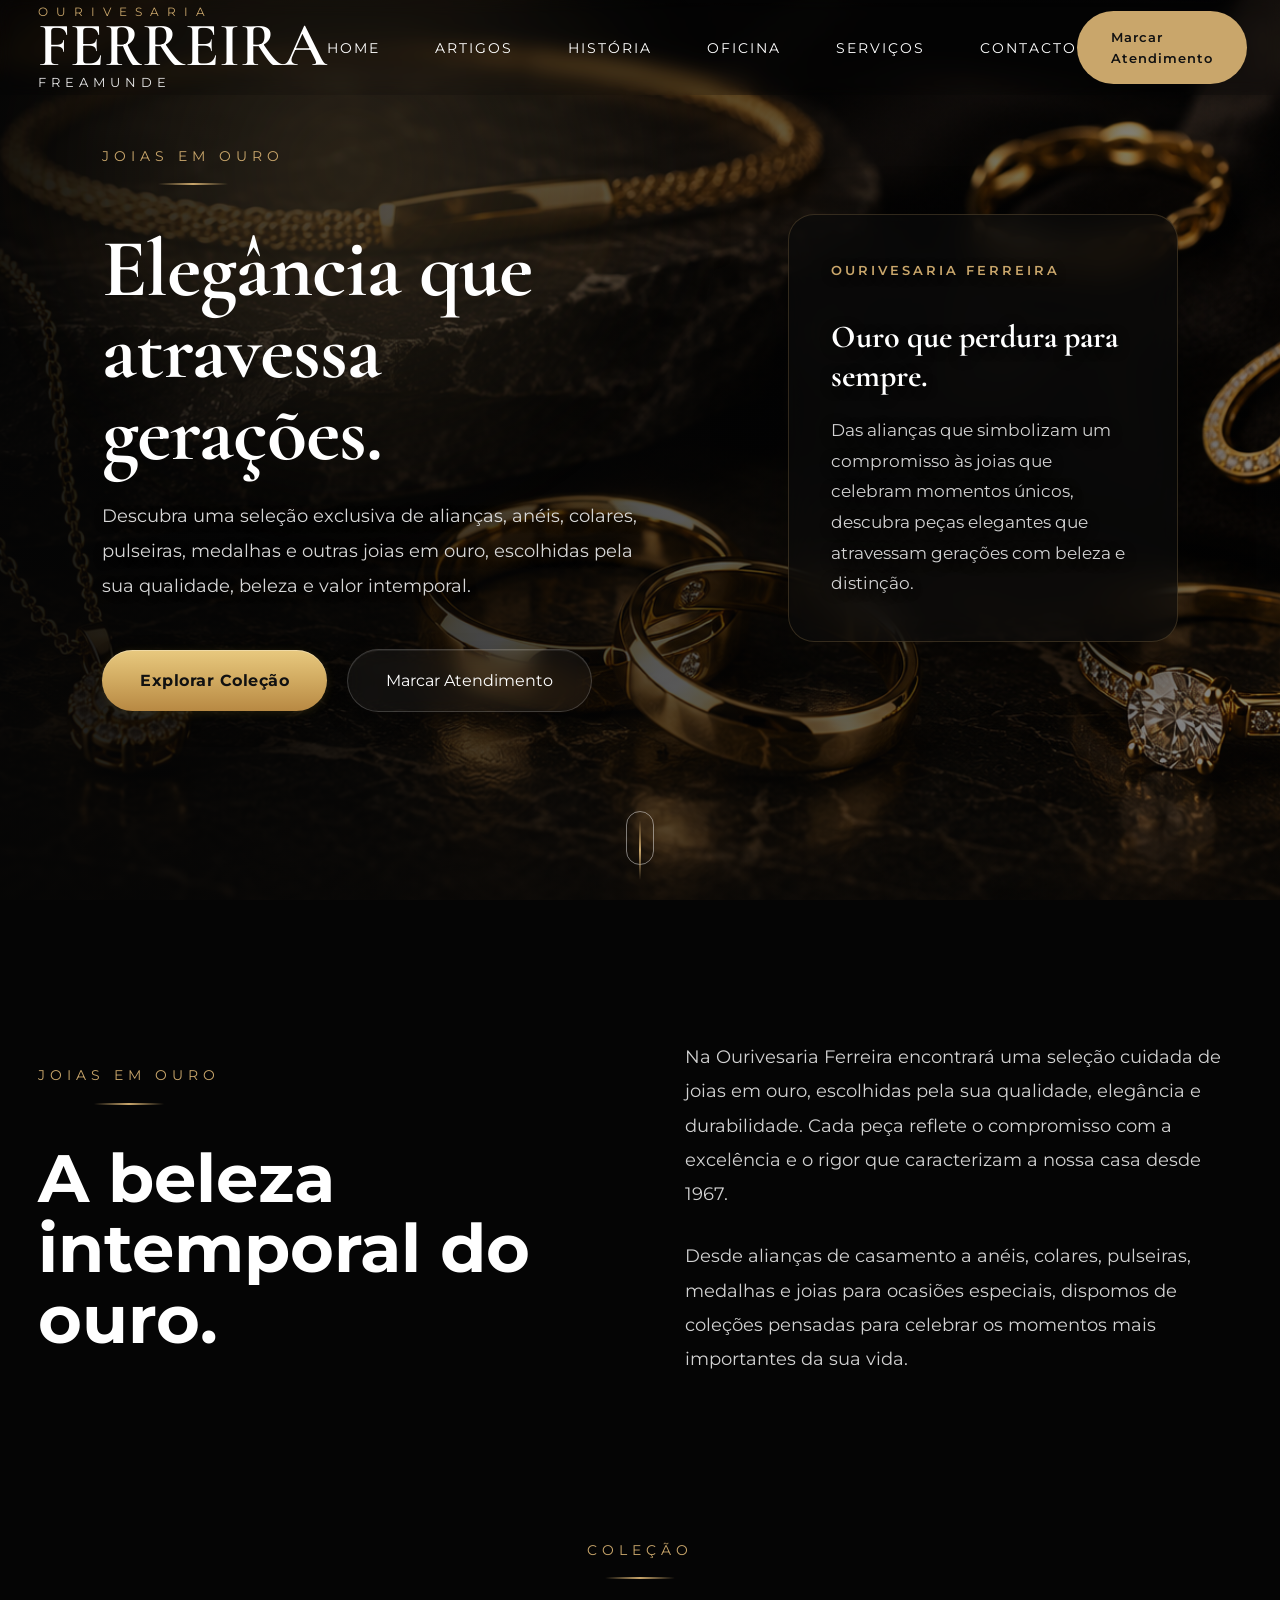
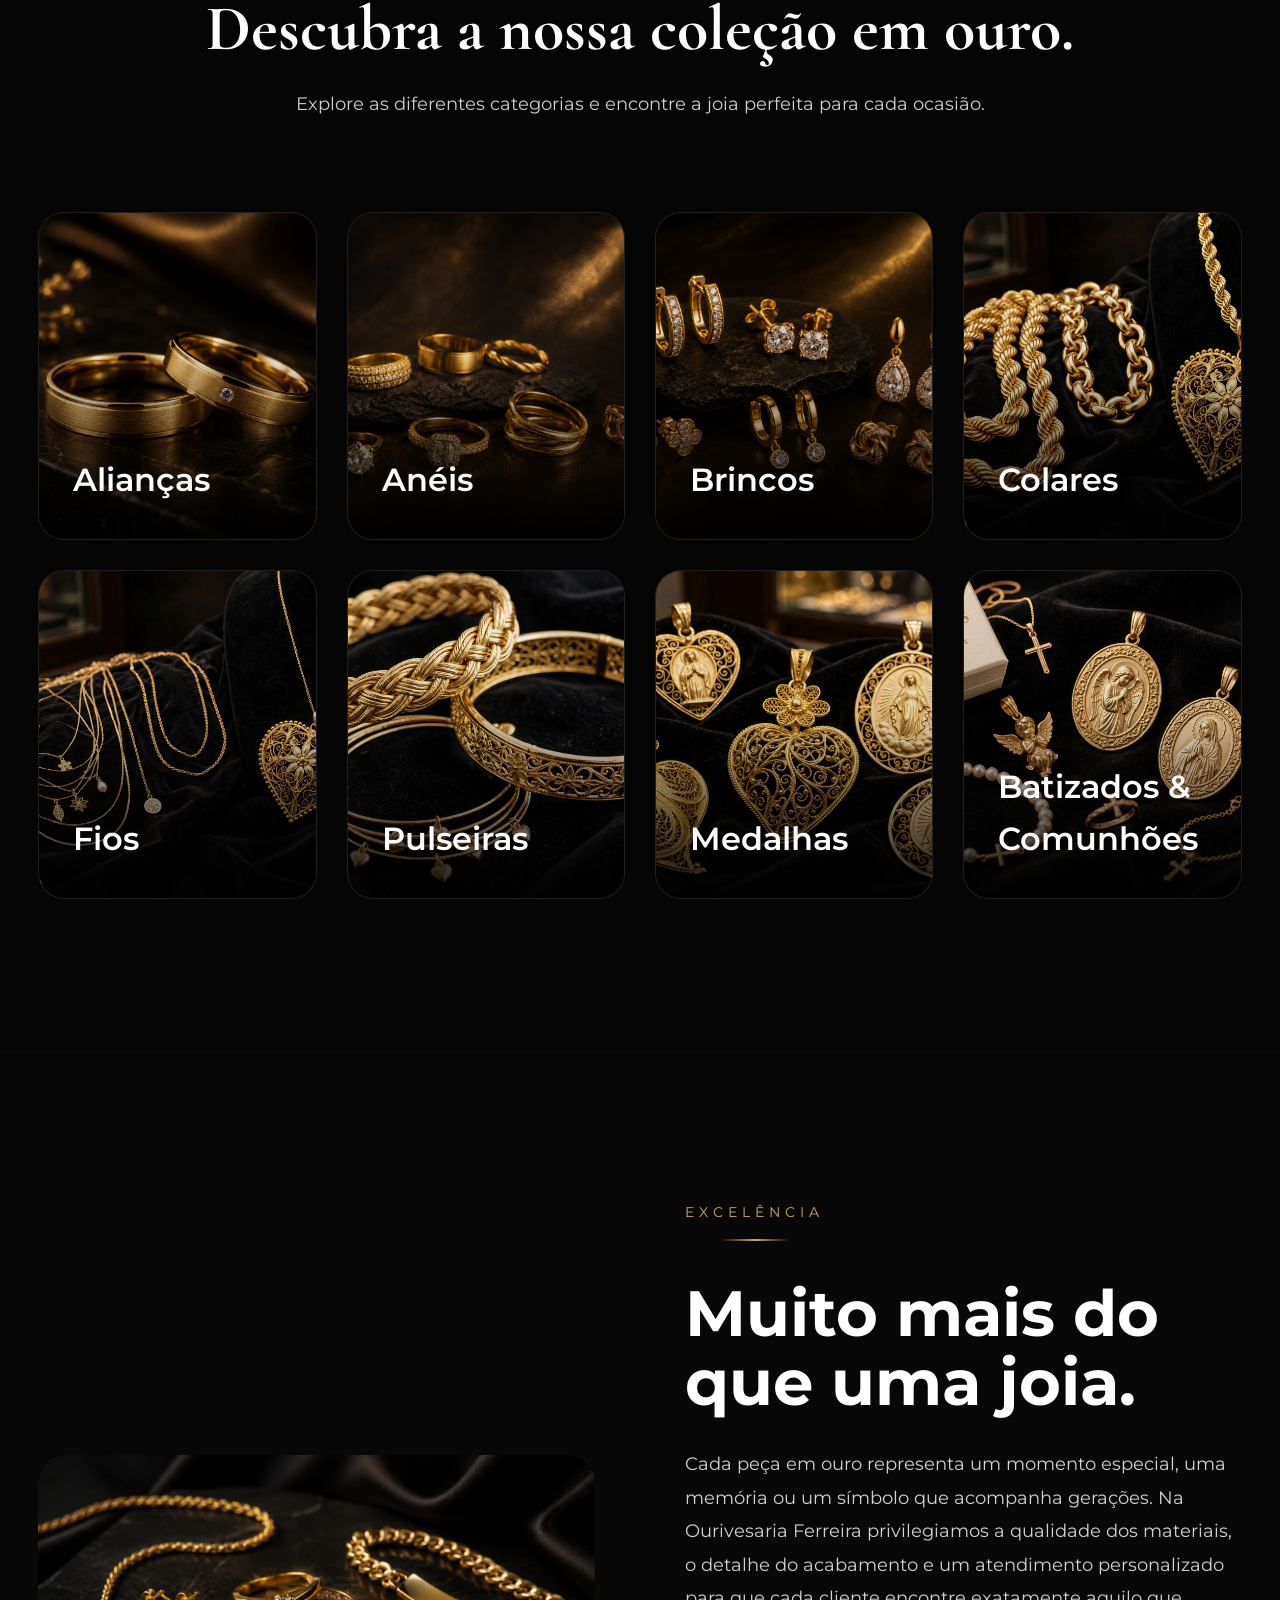
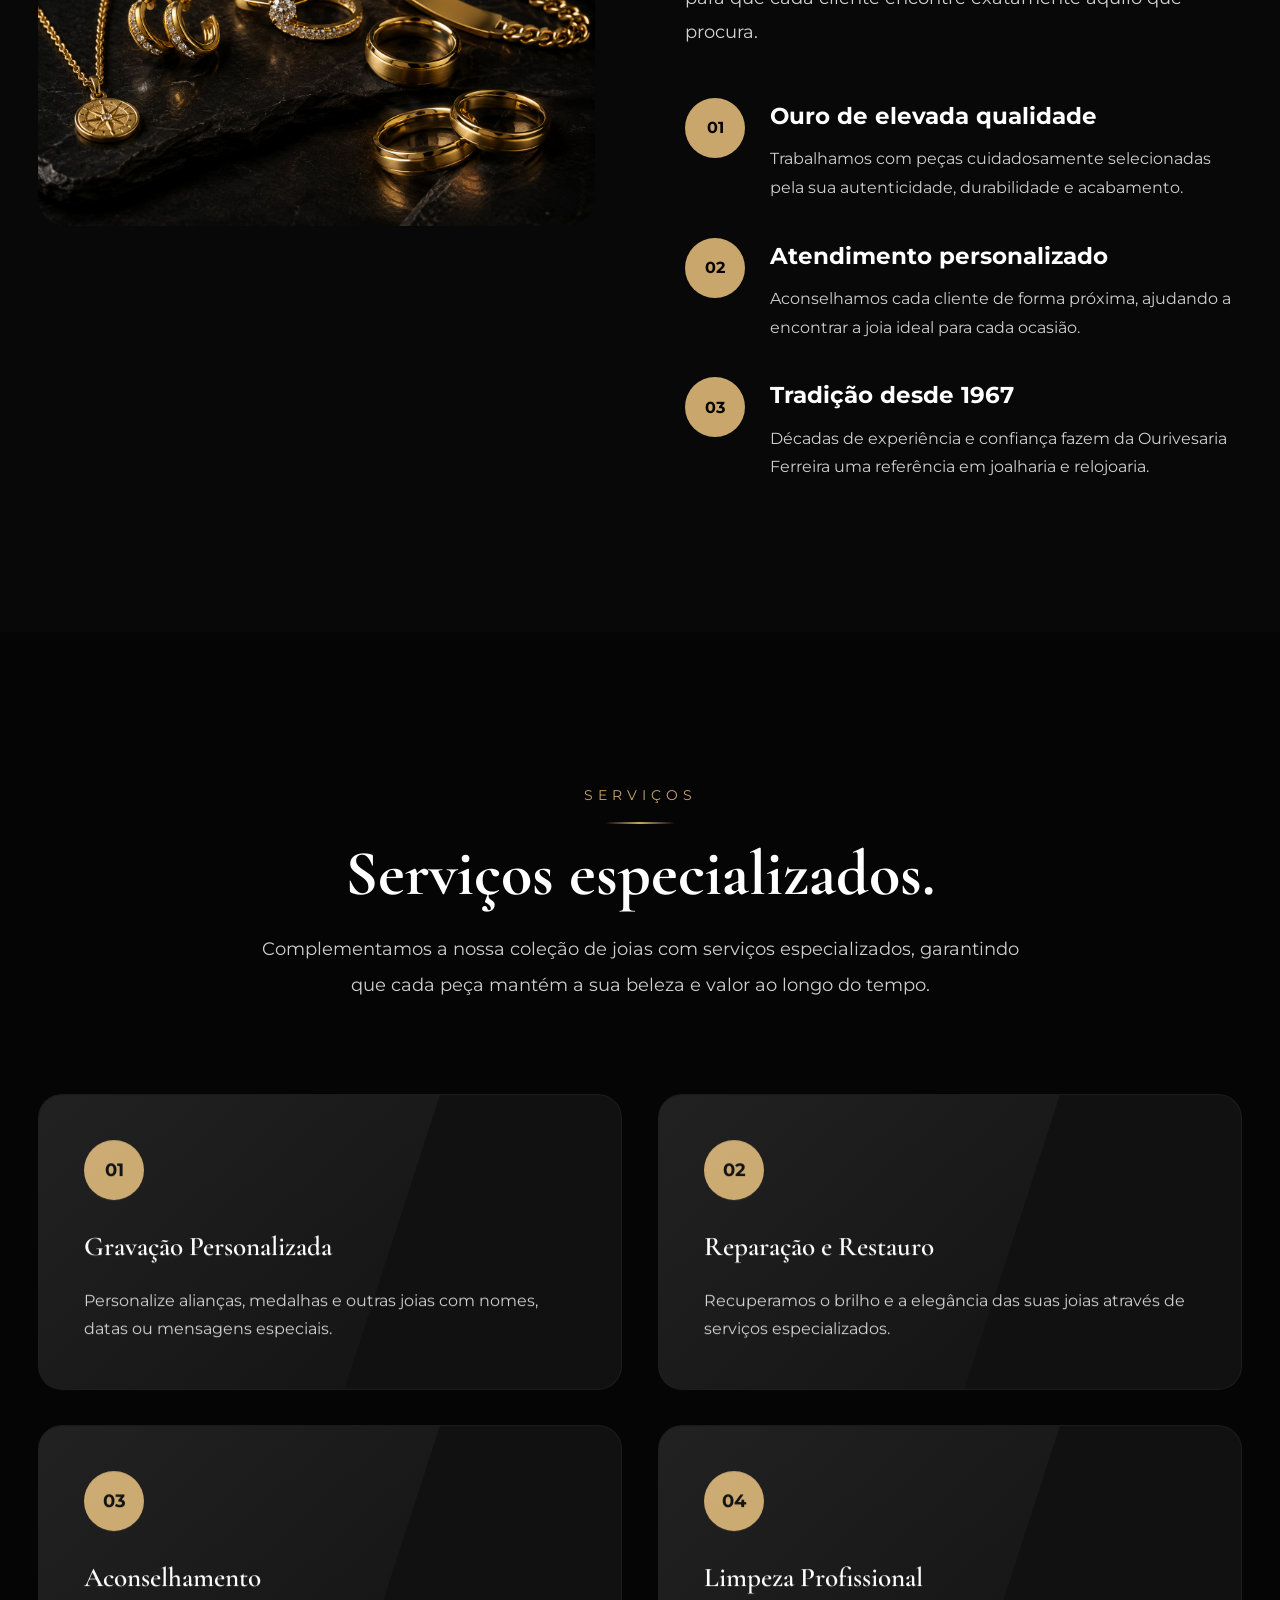
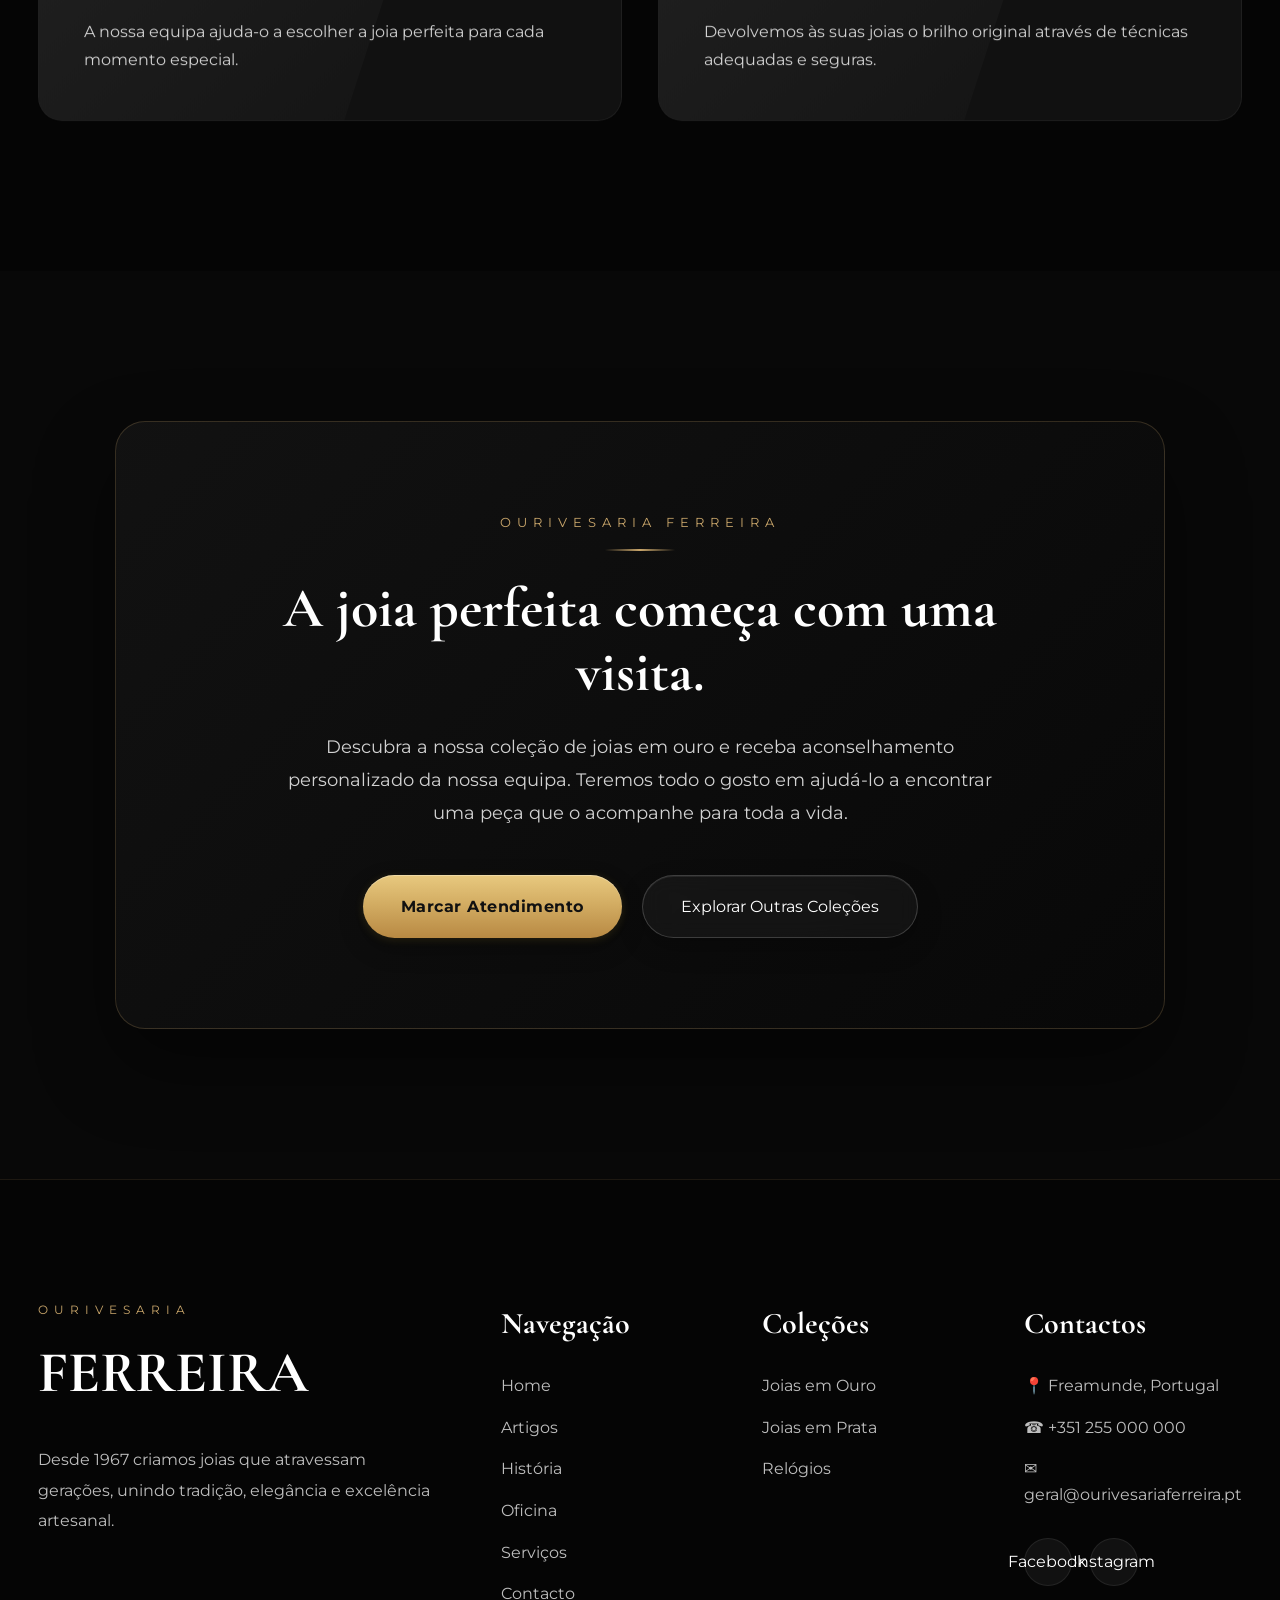
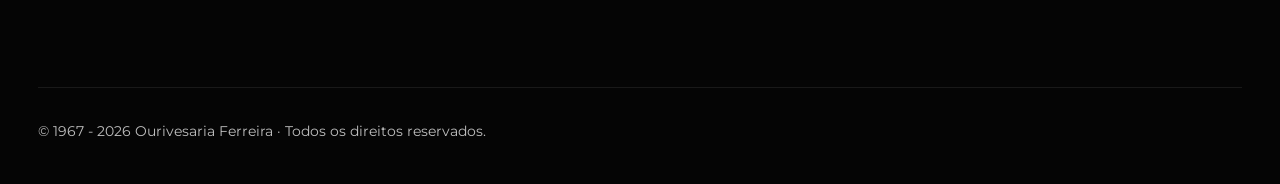
==== artigos/ouro.html @ 178bcfb8 "Refactor JavaScript structure and optimize frontend interactions" ====
<!DOCTYPE html>
<html lang="pt-PT">

<head>

    <meta charset="UTF-8">
    <meta name="viewport" content="width=device-width, initial-scale=1.0">

    <title>Joias em Ouro | Ourivesaria Ferreira</title>

    <meta name="description"
        content="Descubra a coleção de joias em ouro da Ourivesaria Ferreira. Alianças, anéis, colares, pulseiras e peças únicas para celebrar os momentos mais importantes da vida.">

    <link rel="preconnect" href="https://fonts.googleapis.com">
    <link rel="preconnect" href="https://fonts.gstatic.com" crossorigin>

    <link
        href="https://fonts.googleapis.com/css2?family=Cormorant+Garamond:wght@300;400;500;600;700&family=Montserrat:wght@300;400;500;600;700&display=swap"
        rel="stylesheet">

    <link rel="stylesheet" href="../assets/css/style.css">
    <link rel="stylesheet" href="../assets/css/landing-pages.css">
    <link rel="stylesheet" href="../assets/css/animations.css">
    <link rel="stylesheet" href="../assets/css/responsive.css">

</head>

<body>

<!-- ===========================================
HEADER
=========================================== -->

<header class="header">

    <div class="container">

        <a href="../index.html" class="logo">

            <span class="logo-small">

                OURIVESARIA

            </span>

            <h1>

                FERREIRA

            </h1>

            <span class="logo-location">

                FREAMUNDE

            </span>

        </a>

        <nav class="navigation">

            <ul>

                <li><a href="../index.html#hero">Home</a></li>

                <li><a href="../index.html#articles">Artigos</a></li>

                <li><a href="../index.html#history">História</a></li>

                <li><a href="../index.html#atelier">Oficina</a></li>

                <li><a href="../index.html#services">Serviços</a></li>

                <li><a href="../index.html#contact">Contacto</a></li>

            </ul>

        </nav>

        <a href="../index.html#contact" class="header-button">

            Marcar Atendimento

        </a>

        <div class="mobile-toggle">

            <span></span>
            <span></span>
            <span></span>

        </div>

    </div>

</header>

<!-- ===========================================
HERO
=========================================== -->

<section class="hero hero-gold">

    <div class="hero-video">

        <img src="../assets/images/articles/gold/hero-gold.webp"
             class="hero-img"
             alt="Joias em Ouro">

    </div>

    <div class="hero-overlay"></div>

    <div class="hero-light"></div>

    <div class="container hero-container">

        <div class="hero-left">

            <span class="section-tag">

                JOIAS EM OURO

            </span>

            <h2>

                Elegância que<br>
                atravessa gerações.

            </h2>

            <p>

                Descubra uma seleção exclusiva de alianças,
                anéis, colares, pulseiras, medalhas e outras
                joias em ouro, escolhidas pela sua qualidade,
                beleza e valor intemporal.

            </p>

            <div class="hero-buttons">

                <a href="#categorias" class="btn-gold">

                    Explorar Coleção

                </a>

                <a href="../index.html#contact" class="btn-outline">

                    Marcar Atendimento

                </a>

            </div>

        </div>

        <div class="hero-right">

            <div class="floating-card">

                <span>

                    OURIVESARIA FERREIRA

                </span>

                <h3>

                    Ouro que perdura para sempre.

                </h3>

                <p>

                    Das alianças que simbolizam um compromisso
                    às joias que celebram momentos únicos,
                    descubra peças elegantes que atravessam
                    gerações com beleza e distinção.

                </p>

            </div>

        </div>

    </div>

    <div class="scroll-indicator">

        <span></span>

    </div>

</section>

<!-- ===========================================
INTRODUÇÃO
=========================================== -->

<section class="gold-intro">

    <div class="container">

        <div class="intro-grid">

            <div class="intro-left">

                <span class="section-tag">

                    JOIAS EM OURO

                </span>

                <h2>

                    A beleza intemporal do ouro.

                </h2>

            </div>

            <div class="intro-right">

                <p>

                    Na Ourivesaria Ferreira encontrará uma seleção cuidada de
                    joias em ouro, escolhidas pela sua qualidade, elegância e
                    durabilidade. Cada peça reflete o compromisso com a
                    excelência e o rigor que caracterizam a nossa casa desde
                    1967.

                </p>

                <p>

                    Desde alianças de casamento a anéis, colares, pulseiras,
                    medalhas e joias para ocasiões especiais, dispomos de
                    coleções pensadas para celebrar os momentos mais
                    importantes da sua vida.

                </p>

            </div>

        </div>

    </div>

</section>

<!-- ===========================================
CATEGORIAS
=========================================== -->

<section id="categorias" class="gold-categories">

    <div class="container">

        <div class="section-header">

            <span class="section-tag">

                COLEÇÃO

            </span>

            <h2>

                Descubra a nossa coleção em ouro.

            </h2>

            <p>

                Explore as diferentes categorias e encontre a joia perfeita
                para cada ocasião.

            </p>

        </div>

        <div class="categories-grid">

            <article class="category-card">

                <img src="../assets/images/articles/gold/categories/aliancas.webp"
                     alt="Alianças">

                <div class="category-overlay">

                    <h3>Alianças</h3>

                </div>

            </article>

            <article class="category-card">

                <img src="../assets/images/articles/gold/categories/aneis.webp"
                     alt="Anéis">

                <div class="category-overlay">

                    <h3>Anéis</h3>

                </div>

            </article>

            <article class="category-card">

                <img src="../assets/images/articles/gold/categories/brincos.webp"
                     alt="Brincos">

                <div class="category-overlay">

                    <h3>Brincos</h3>

                </div>

            </article>

            <article class="category-card">

                <img src="../assets/images/articles/gold/categories/colares.webp"
                     alt="Colares">

                <div class="category-overlay">

                    <h3>Colares</h3>

                </div>

            </article>

            <article class="category-card">

                <img src="../assets/images/articles/gold/categories/fios.webp"
                     alt="Fios">

                <div class="category-overlay">

                    <h3>Fios</h3>

                </div>

            </article>

            <article class="category-card">

                <img src="../assets/images/articles/gold/categories/pulseiras.webp"
                     alt="Pulseiras">

                <div class="category-overlay">

                    <h3>Pulseiras</h3>

                </div>

            </article>

            <article class="category-card">

                <img src="../assets/images/articles/gold/categories/medalhas.webp"
                     alt="Medalhas">

                <div class="category-overlay">

                    <h3>Medalhas</h3>

                </div>

            </article>

            <article class="category-card">

                <img src="../assets/images/articles/gold/categories/batizados.webp"
                     alt="Batizados e Comunhões">

                <div class="category-overlay">

                    <h3>Batizados & Comunhões</h3>

                </div>

            </article>

        </div>

    </div>

</section>

<!-- ===========================================
EXCELÊNCIA
=========================================== -->

<section class="gold-quality">

    <div class="container">

        <div class="quality-grid">

            <div class="quality-image">

                <img src="../assets/images/articles/gold/gold-quality.webp"
                     alt="Joias em Ouro Premium">

            </div>

            <div class="quality-content">

                <span class="section-tag">

                    EXCELÊNCIA

                </span>

                <h2>

                    Muito mais do que uma joia.

                </h2>

                <p>

                    Cada peça em ouro representa um momento especial, uma
                    memória ou um símbolo que acompanha gerações. Na
                    Ourivesaria Ferreira privilegiamos a qualidade dos
                    materiais, o detalhe do acabamento e um atendimento
                    personalizado para que cada cliente encontre exatamente
                    aquilo que procura.

                </p>

                <div class="quality-features">

                    <div class="feature">

                        <div class="feature-number">

                            01

                        </div>

                        <div>

                            <h3>

                                Ouro de elevada qualidade

                            </h3>

                            <p>

                                Trabalhamos com peças cuidadosamente
                                selecionadas pela sua autenticidade,
                                durabilidade e acabamento.

                            </p>

                        </div>

                    </div>

                    <div class="feature">

                        <div class="feature-number">

                            02

                        </div>

                        <div>

                            <h3>

                                Atendimento personalizado

                            </h3>

                            <p>

                                Aconselhamos cada cliente de forma próxima,
                                ajudando a encontrar a joia ideal para cada
                                ocasião.

                            </p>

                        </div>

                    </div>

                    <div class="feature">

                        <div class="feature-number">

                            03

                        </div>

                        <div>

                            <h3>

                                Tradição desde 1967

                            </h3>

                            <p>

                                Décadas de experiência e confiança fazem da
                                Ourivesaria Ferreira uma referência em
                                joalharia e relojoaria.

                            </p>

                        </div>

                    </div>

                </div>

            </div>

        </div>

    </div>

</section>

<!-- ===========================================
SERVIÇOS
=========================================== -->

<section class="gold-services">

    <div class="container">

        <div class="section-header">

            <span class="section-tag">

                SERVIÇOS

            </span>

            <h2>

                Serviços especializados.

            </h2>

            <p>

                Complementamos a nossa coleção de joias com serviços
                especializados, garantindo que cada peça mantém a sua beleza e
                valor ao longo do tempo.

            </p>

        </div>

        <div class="services-grid">

            <article class="service-card">

                <div class="service-number">

                    01

                </div>

                <h3>

                    Gravação Personalizada

                </h3>

                <p>

                    Personalize alianças, medalhas e outras joias com nomes,
                    datas ou mensagens especiais.

                </p>

            </article>

            <article class="service-card">

                <div class="service-number">

                    02

                </div>

                <h3>

                    Reparação e Restauro

                </h3>

                <p>

                    Recuperamos o brilho e a elegância das suas joias através
                    de serviços especializados.

                </p>

            </article>

            <article class="service-card">

                <div class="service-number">

                    03

                </div>

                <h3>

                    Aconselhamento

                </h3>

                <p>

                    A nossa equipa ajuda-o a escolher a joia perfeita para
                    cada momento especial.

                </p>

            </article>

            <article class="service-card">

                <div class="service-number">

                    04

                </div>

                <h3>

                    Limpeza Profissional

                </h3>

                <p>

                    Devolvemos às suas joias o brilho original através de
                    técnicas adequadas e seguras.

                </p>

            </article>

        </div>

    </div>

</section>

<!-- ===========================================
CALL TO ACTION
=========================================== -->

<section class="gold-cta">

    <div class="container">

        <div class="cta-box">

            <span class="section-tag">

                OURIVESARIA FERREIRA

            </span>

            <h2>

                A joia perfeita começa com uma visita.

            </h2>

            <p>

                Descubra a nossa coleção de joias em ouro e receba aconselhamento
                personalizado da nossa equipa. Teremos todo o gosto em ajudá-lo
                a encontrar uma peça que o acompanhe para toda a vida.

            </p>

            <div class="cta-buttons">

                <a href="../index.html#contact" class="btn-gold">

                    Marcar Atendimento

                </a>

                <a href="../index.html#articles" class="btn-outline">

                    Explorar Outras Coleções

                </a>

            </div>

        </div>

    </div>

</section>

<!-- ===========================================
FOOTER
=========================================== -->

<footer class="footer">

    <div class="container">

        <div class="footer-grid">

            <div class="footer-column">

                <span class="footer-small">

                    OURIVESARIA

                </span>

                <h2>

                    FERREIRA

                </h2>

                <p>

                    Desde 1967 criamos joias que atravessam gerações,
                    unindo tradição, elegância e excelência artesanal.

                </p>

            </div>

            <div class="footer-column">

                <h3>

                    Navegação

                </h3>

                <ul>

                    <li><a href="../index.html#hero">Home</a></li>

                    <li><a href="../index.html#articles">Artigos</a></li>

                    <li><a href="../index.html#history">História</a></li>

                    <li><a href="../index.html#atelier">Oficina</a></li>

                    <li><a href="../index.html#services">Serviços</a></li>

                    <li><a href="../index.html#contact">Contacto</a></li>

                </ul>

            </div>

            <div class="footer-column">

                <h3>

                    Coleções

                </h3>

                <ul>

                    <li><a href="ouro.html">Joias em Ouro</a></li>

                    <li><a href="prata.html">Joias em Prata</a></li>

                    <li><a href="relogios.html">Relógios</a></li>

                </ul>

            </div>

            <div class="footer-column">

                <h3>

                    Contactos

                </h3>

                <ul>

                    <li>📍 Freamunde, Portugal</li>

                    <li>☎ +351 255 000 000</li>

                    <li>✉ geral@ourivesariaferreira.pt</li>

                </ul>

                <div class="footer-social">

                    <a href="#" aria-label="Facebook">

                        Facebook

                    </a>

                    <a href="#" aria-label="Instagram">

                        Instagram

                    </a>

                </div>

            </div>

        </div>

        <div class="footer-bottom">

            <p>

                © 1967 - 2026 Ourivesaria Ferreira · Todos os direitos reservados.

            </p>

        </div>

    </div>

</footer>

<!-- ===========================================
SCRIPTS
=========================================== -->

<script src="../assets/js/app.js"></script>

</body>
</html>
---- assets/css/style.css ----
/*==================================================
OURIVESARIA FERREIRA
STYLE.CSS
==================================================*/

/*=========================
RESET
=========================*/

*,
*::before,
*::after{

    margin:0;
    padding:0;
    box-sizing:border-box;

}

html{

    scroll-behavior:smooth;

    scroll-padding-top:110px;

}

body{

    font-family:'Montserrat',sans-serif;
    background:#090909;
    color:#ffffff;
    overflow-x:hidden;
    line-height:1.6;
    -webkit-font-smoothing:antialiased;
    text-rendering:optimizeLegibility;

}

img{

    display:block;
    width:100%;

}

a{

    text-decoration:none;
    color:inherit;

}

ul{

    list-style:none;

}

button,
input,
textarea{

    font-family:inherit;
    outline:none;
    border:none;

}

/*=========================
ROOT
=========================*/

:root{

    --gold:#C9A66B;
    --gold-light:#E4C995;
    --gold-dark:#9E7A46;

    --white:#FFFFFF;

    --black:#050505;
    --black-soft:#101010;
    --black-card:#161616;

    --grey:#8F8F8F;

    --container:1450px;

    --radius:18px;

    --transition:.45s ease;

    --shadow:

    0 15px 40px rgba(0,0,0,.25);

}

/*=========================
SCROLLBAR
=========================*/

::-webkit-scrollbar{

    width:9px;

}

::-webkit-scrollbar-track{

    background:#050505;

}

::-webkit-scrollbar-thumb{

    background:var(--gold);

}

::-webkit-scrollbar-thumb:hover{

    background:var(--gold-light);

}

/*=========================
CONTAINER
=========================*/

.container{

    width:min(92%, var(--container));

    margin:auto;

}

/*=========================
SECTIONS
=========================*/

section{

    position:relative;

    padding:140px 0;

    overflow:hidden;

}

/*=========================
TITLES
=========================*/

.section-tag{

    display:inline-block;

    color:var(--gold);

    font-size:14px;

    letter-spacing:5px;

    text-transform:uppercase;

    margin-bottom:18px;

}

.section-header{

    max-width:900px;

    margin:0 auto 90px;

    text-align:center;

}

.section-header h2{

    font-family:'Cormorant Garamond',serif;

    font-size:72px;

    line-height:1;

    margin-bottom:25px;

}

.section-header p{

    max-width:760px;

    margin:0 auto;

    color:#CFCFCF;

    line-height:2;

    font-size:18px;

}
/*=========================
BUTTONS
=========================*/

.btn-gold{

    display:inline-flex;

    align-items:center;

    justify-content:center;

    min-height:58px;

    padding:18px 38px;

    border-radius:999px;

    background: linear-gradient(
    180deg,
    #E8C97F 0%,
    #D3AD63 45%,
    #B88943 100%
    );

    color:#111;

    font-weight:700;

    letter-spacing:.5px;

    transition:all .35s ease;

    cursor:pointer;

    box-shadow:
    0 10px 25px rgba(0,0,0,.30),
    0 2px 8px rgba(212,175,55,.18),
    inset 0 1px 0 rgba(255,255,255,.30);

    }

.btn-gold:hover{

    transform:translateY(-4px);

    filter:brightness(1.08);

    box-shadow:
    0 18px 40px rgba(0,0,0,.35),
    0 6px 18px rgba(212,175,55,.35),
    inset 0 1px 0 rgba(255,255,255,.35);

    }

.btn-outline{

    display:inline-flex;

    align-items:center;

    justify-content:center;

    min-height:58px;

    padding:18px 38px;

    border-radius:999px;

    border:1px solid rgba(255,255,255,.18);

    background:rgba(255,255,255,.04);

    backdrop-filter:blur(10px);

    -webkit-backdrop-filter:blur(10px);

    color:#fff;

    transition:all .35s ease;

    cursor:pointer;

    box-shadow:
        inset 0 1px 0 rgba(255,255,255,.08),
        0 10px 25px rgba(0,0,0,.25);

}


.btn-outline:hover{

    transform:translateY(-4px);

    border-color:var(--gold);

    color:var(--gold);

    background:rgba(212,175,55,.06);

    box-shadow:
        0 16px 35px rgba(0,0,0,.30);

}

/*==================================================
HEADER
==================================================*/

.header{

    position:fixed;

    top:0;

    left:0;

    width:100%;

    height:95px;

    display:flex;

    align-items:center;

    z-index:9999;

    transition:
    background .35s ease,
    backdrop-filter .35s ease,
    box-shadow .35s ease,
    transform .35s ease;

    background:rgba(8,8,8,.18);

    backdrop-filter:blur(8px);

}

.header.scrolled{

    background:rgba(8,8,8,.92);

    backdrop-filter:blur(18px);

    box-shadow:0 12px 35px rgba(0,0,0,.28);

}
.header .container{

    display:flex;

    justify-content:space-between;

    align-items:center;

}

/*==================================================
LOGO
==================================================*/

.logo{

    display:flex;

    flex-direction:column;

    align-items:flex-start;

    user-select:none;

}

.logo-small{

    color:var(--gold);

    font-size:12px;

    letter-spacing:8px;

    text-transform:uppercase;

    margin-bottom:0px;

}

.logo h1{

    font-family:'Cormorant Garamond',serif;

    font-size:62px;

    line-height:.82;

    font-weight:600;

    color:#fff;

}

.logo-location{

    margin-top:0px;

    font-size:13px;

    letter-spacing:5px;

    text-transform:uppercase;

    color:#E8E8E8;

}

.logo-year{

    margin-top:4px;

    font-size:11px;

    letter-spacing:6px;

    color:var(--gold);

    text-transform:uppercase;

}

/*==================================================
MENU
==================================================*/

.navigation ul{

    display:flex;

    align-items:center;

    gap:55px;

}

.navigation a{

    position:relative;

    font-size:14px;

    letter-spacing:2px;

    text-transform:uppercase;

    transition:.35s;

}

.navigation a::after{

    content:"";

    position:absolute;

    left:0;

    bottom:-10px;

    width:0;

    height:2px;

    background:var(--gold);

    transition:.35s;

}

.navigation a:hover{

    color:var(--gold);

}

.navigation a:hover::after{

    width:100%;

}

/*==================================================
HEADER BUTTON
==================================================*/

.header-button{

    display:inline-flex;

    align-items:center;

    justify-content:center;

    padding:16px 34px;

    border-radius:60px;

    background:var(--gold);

    color:#111;

    font-size:13px;

    font-weight:600;

    letter-spacing:1px;

    transition:.4s;

}

.header-button:hover{

    background:var(--gold-light);

    transform:translateY(-3px);

    box-shadow:0 18px 35px rgba(0,0,0,.35);

}

/*==================================================
MOBILE TOGGLE
==================================================*/

.mobile-toggle{

    width:54px;

    height:54px;

    display:none;

    align-items:center;

    justify-content:center;

    flex-direction:column;

    gap:6px;

    cursor:pointer;

    border-radius:50%;

    border:1px solid rgba(200,165,106,.18);

    transition:.35s ease;

}

.mobile-toggle:hover{

    border-color:var(--gold);

}

.mobile-toggle span{
    width:100%;
    height:2px;
    background:#fff;
    transition:.35s ease;
}


/*==================================================
HERO
==================================================*/

.hero{

    position:relative;

    min-height:100vh;

    display:flex;

    align-items:center;

    overflow:hidden;

    padding-top:95px;

    background:#050505;

}

.hero-video{

    position:absolute;

    inset:0;

}

.hero-video img{

    width:100%;

    height:100%;

    object-fit:cover;

    transform:scale(1.05);

}

.hero-overlay{

    position:absolute;

    inset:0;

    background:rgba(0,0,0,.25);

}

.hero-light{

    position:absolute;

    inset:0;

    background:
    radial-gradient(circle at 75% 30%,rgba(201,166,107,.18),transparent 35%),
    linear-gradient(90deg,rgba(5,5,5,.38) 0%,rgba(5,5,5,.30) 38%,rgba(5,5,5,.10) 100%);

}

.hero-container{

    position:relative;

    z-index:2;

    display:grid;

    grid-template-columns:1.3fr .7fr;

    align-items:center;

    gap:140px;

    max-width:1320px;

    margin:0 auto;

    padding:0 5%;

}


.hero-left{

    max-width:760px;

}

.hero-right{

    display:flex;

    justify-content:flex-end;

}

.hero-tag{

    display:inline-flex;

    align-items:center;

    gap:12px;

    color:var(--gold);

    letter-spacing:8px;

    text-transform:uppercase;

    font-size:13px;

    margin-bottom:35px;

}

.hero-tag::before{

    content:"";

    width:70px;

    height:1px;

    background:var(--gold);

}

.hero h2{

    font-family:'Cormorant Garamond',serif;

    font-size:96px;

    line-height:.92;

    margin:25px 0;

    max-width:900px;

    letter-spacing:-1px;

}

.hero p{

    max-width:650px;

    font-size:18px;

    line-height:2;

    color:#ECECEC;

    text-shadow:0 2px 8px rgba(0,0,0,.55);

}


.hero-buttons{

    display:flex;

    align-items:center;

    gap:22px;

    margin-top:45px;

    flex-wrap:wrap;

}

/*==================================================
FLOATING CARD
==================================================*/

.floating-card{

    width:420px;

    padding:50px;

    border-radius:28px;

    background:rgba(18,18,18,.22);

    backdrop-filter:blur(6px);

    -webkit-backdrop-filter:blur(6px);

    border:1px solid rgba(200,165,106,.35);

    box-shadow:0 20px 50px rgba(0,0,0,.25);

    transition:background .45s ease, box-shadow .45s ease, border-color .45s ease, transform .45s ease;

    animation:floatCardIn 1s ease .35s both;

}

.floating-card:hover{

    transform:translateY(-10px);

    box-shadow:0 30px 65px rgba(0,0,0,.35);

    border-color:rgba(200,165,106,.5);

}

@keyframes floatCardIn{

    from{

        opacity:0;

        transform:translateY(28px);

    }

    to{

        opacity:1;

        transform:translateY(0);

    }

}


.floating-card span{

    color:var(--gold);

    letter-spacing:5px;

    font-size:12px;

    text-transform:uppercase;

    text-shadow:0 2px 10px rgba(0,0,0,.7);

}

.floating-card h3{

    font-family:'Cormorant Garamond',serif;

    font-size:46px;

    line-height:1.1;

    margin:22px 0;

    text-shadow:0 2px 12px rgba(0,0,0,.7);

}

.floating-card p{

    color:#D2D2D2;

    line-height:1.9;

    font-size:17px;

    text-shadow:0 2px 12px rgba(0,0,0,.7);

}

/*==================================================
SCROLL INDICATOR
==================================================*/

.scroll-indicator{

    position:absolute;

    left:50%;

    bottom:45px;

    transform:translateX(-50%);

    width:28px;

    height:54px;

    border:1px solid rgba(255,255,255,.45);

    border-radius:40px;

}

.scroll-indicator span{

    position:absolute;

    left:50%;

    top:8px;

    transform:translateX(-50%);

    width:4px;

    height:10px;

    border-radius:10px;

    background:var(--gold);

}


/*==================================================
ARTIGOS
==================================================*/

.articles{

    background:#080808;

}

.articles-grid{

    display:grid;

    grid-template-columns:repeat(3,1fr);

    gap:35px;

}

/*==================================================
ARTICLE CARD
==================================================*/

.article-card{

    position:relative;

    overflow:hidden;

    border-radius:24px;

    cursor:pointer;

    background:#111;

    box-shadow:0 20px 60px rgba(0,0,0,.25);

    transition:.45s;

}

.article-card:hover{

    transform:translateY(-12px);

    box-shadow:0 40px 90px rgba(0,0,0,.45);

}

.article-card img{

    width:100%;

    height:620px;

    object-fit:cover;
    object-position:center bottom;

    transition:1s;

}

.article-card:hover img{

    transform:scale(1.08);

}

/*==================================================
OVERLAY
==================================================*/

.article-content{

    position:absolute;

    inset:0;

    display:flex;

    flex-direction:column;

    justify-content:flex-end;

    padding:45px;

    background:

    linear-gradient(

    to top,

    rgba(0,0,0,.92),

    rgba(0,0,0,.20),

    transparent

    );

}

.article-content span{

    color:var(--gold);

    text-transform:uppercase;

    letter-spacing:5px;

    font-size:12px;

    margin-bottom:14px;

}

.article-content h3{

    font-family:'Cormorant Garamond',serif;

    font-size:52px;

    font-weight:600;

    line-height:1;

    margin-bottom:18px;

}

.article-content a{

    display:inline-flex;

    align-items:center;

    gap:12px;

    width:max-content;

    color:#fff;

    font-size:14px;

    letter-spacing:2px;

    text-transform:uppercase;

    transition:.35s;

}

.article-content a::after{

    content:"→";

    transition:.35s;

}

.article-content a:hover{

    color:var(--gold);

}

.article-content a:hover::after{

    transform:translateX(8px);

}

/*==================================================
EFEITO DE LUZ
==================================================*/

.article-card::before{

    content:"";

    position:absolute;

    inset:0;

    background:

    linear-gradient(

    120deg,

    transparent 30%,

    rgba(255,255,255,.08) 50%,

    transparent 70%

    );

    transform:translateX(-130%);

    transition:1.1s;

    z-index:3;

}

.article-card:hover::before{

    transform:translateX(130%);

}

/*==================================================
BORDA PREMIUM
==================================================*/

.article-card::after{

    content:"";

    position:absolute;

    inset:0;

    border:1px solid rgba(255,255,255,.08);

    border-radius:24px;

    pointer-events:none;

}


/*==================================================
HISTÓRIA
==================================================*/

.history{

    background:#050505;

}

.history-grid{

    display:grid;

    grid-template-columns:1fr 1fr;

    gap:90px;

    align-items:center;

}

/*==================================================
IMAGEM
==================================================*/

.history-image{

    position:relative;

    overflow:hidden;

    border-radius:26px;

    box-shadow:0 30px 80px rgba(0,0,0,.35);

}

.history-image img{

    width:100%;

    height:820px;

    object-fit:cover;

    transition:transform .8s ease;

}

.history-image:hover img{

    transform:scale(1.06);

}

.history-image::after{

    content:"";

    position:absolute;

    inset:0;

    border:1px solid rgba(255,255,255,.08);

    border-radius:28px;

    pointer-events:none;

}

/*==================================================
CONTEÚDO
==================================================*/

.history-content{

    max-width:650px;

}

.history-content h2{

    font-family:'Cormorant Garamond',serif;

    font-size:68px;

    line-height:1;

    margin:22px 0 35px;

    color:#fff;

}

.history-content p{

    color:#CFCFCF;

    font-size:18px;

    line-height:2;

    margin-bottom:22px;

}

/*==================================================
ESTATÍSTICAS
==================================================*/

.history-stats{

    display:grid;

    grid-template-columns:repeat(3,1fr);

    gap:30px;

    margin-top:55px;

}

.history-stats div{

    padding:30px;

    border-radius:20px;

    background:rgba(255,255,255,.04);

    border:1px solid rgba(200,165,106,.15);

    backdrop-filter:blur(12px);

    transition:.4s ease;

}

.history-stats div:hover{

    transform:translateY(-8px);

    border-color:rgba(200,165,106,.35);

    box-shadow:0 20px 45px rgba(0,0,0,.35);

}

.history-stats h3{

    font-size:42px;

    color:var(--gold);

    margin-bottom:10px;

    font-family:'Cormorant Garamond',serif;

}

.history-stats span{

    color:#D4D4D4;

    font-size:15px;

    letter-spacing:1px;

    text-transform:uppercase;

}
/*==================================================
LINHA DECORATIVA
==================================================*/

.history-content::before{

    content:"";

    display:block;

    width:90px;

    height:2px;

    background:var(--gold);

    margin-bottom:35px;

}

/*==================================================
ATELIER
==================================================*/

.atelier{

    position:relative;

    overflow:hidden;

    min-height:900px;

    display:flex;

    align-items:center;

    padding:180px 0;

}

.atelier-background{

    position:absolute;

    inset:0;

    z-index:1;

}

.atelier-background img{

    width:100%;

    height:100%;

    object-fit:cover;

    transform:scale(1.08);

}

.atelier-overlay{

    position:absolute;

    inset:0;

    background:
    linear-gradient(
    90deg,
    rgba(5,5,5,.92) 0%,
    rgba(5,5,5,.78) 35%,
    rgba(5,5,5,.45) 100%
    );

    z-index:2;

}

.atelier .container{

    position:relative;

    z-index:5;

}

/*==================================================
CONTENT
==================================================*/

.atelier-content{

    position:relative;

    max-width:720px;

}

.atelier-content h2{

    font-family:'Cormorant Garamond',serif;

    font-size:84px;

    font-weight:600;

    line-height:.95;

    margin:30px 0;

}

.atelier-content p{

    color:#D2D2D2;

    font-size:19px;

    line-height:2;

    margin-bottom:45px;

}

/*==================================================
FEATURES
==================================================*/

.atelier-features{

    display:grid;

    grid-template-columns:repeat(2,1fr);

    gap:28px;

    margin:60px 0;

}

.atelier-feature{

    display:flex;

    align-items:flex-start;

    gap:18px;

}

.atelier-feature-icon{

    width:64px;

    height:64px;

    border-radius:50%;

    display:flex;

    justify-content:center;

    align-items:center;

    background:rgba(201,166,107,.12);

    border:1px solid rgba(201,166,107,.35);

    color:var(--gold);

    font-size:26px;

    flex-shrink:0;

}

.atelier-feature h3{

    font-family:'Cormorant Garamond',serif;

    font-size:30px;

    margin-bottom:10px;

}

.atelier-feature p{

    margin:0;

    font-size:16px;

    line-height:1.8;

    color:#C7C7C7;

}

/*==================================================
LUXURY PANEL
==================================================*/

.atelier-content::after{

    content:"";

    position:absolute;

    top:-40px;

    right:-120px;

    width:260px;

    height:260px;

    border-radius:50%;

    background:radial-gradient(
    rgba(201,166,107,.12),
    transparent 70%
    );

    filter:blur(20px);

    pointer-events:none;

}


/*==================================================
SERVIÇOS
==================================================*/

.services{

    background:#080808;

}

.services-grid{

    display:grid;

    grid-template-columns:repeat(4,1fr);

    gap:35px;

    margin-top:70px;

}
/*==================================================
SERVICE CARD
==================================================*/

.service-card{

    position:relative;

    padding:45px 35px;

    background:linear-gradient(180deg,#161616,#0E0E0E);

    border:1px solid rgba(200,165,106,.12);

    border-radius:24px;

    transition:.45s ease;

    overflow:hidden;

}

.service-card:hover{

    transform:translateY(-12px);

    border-color:rgba(200,165,106,.35);

    box-shadow:0 25px 60px rgba(0,0,0,.40);

}

/*==================================================
ÍCONE
==================================================*/

.service-icon{

    font-size:46px;

    color:var(--gold);

    margin-bottom:28px;

    transition:.35s ease;

}

.service-card:hover .service-icon{

    transform:rotate(-8deg) scale(1.08);

}

.service-card h3{

    font-family:'Cormorant Garamond',serif;

    font-size:34px;

    font-weight:600;

    margin-bottom:20px;

}

.service-card p{

    color:#C8C8C8;

    line-height:1.9;

    font-size:16px;

}

/*==================================================
EFEITO SUPERIOR
==================================================*/

.service-card::before{

    content:"";

    position:absolute;

    left:0;

    top:0;

    width:100%;

    height:4px;

    background:linear-gradient(

        90deg,

        transparent,

        var(--gold),

        transparent

    );

    transform:scaleX(0);

    transition:.45s;

}

.service-card:hover::before{

    transform:scaleX(1);

}

/*==================================================
BRILHO
==================================================*/

.service-card::after{

    content:"";

    position:absolute;

    top:-100%;

    left:-120%;

    width:180%;

    height:250%;

    background:linear-gradient(

        120deg,

        transparent,

        rgba(255,255,255,.08),

        transparent

    );

    transform:rotate(18deg);

    transition:1.1s;

}

.service-card:hover::after{

    left:120%;

}

/*==================================================
TÍTULO DA SECÇÃO
==================================================*/

.services .section-header{

    margin-bottom:90px;

}


/*==================================================
MARCAS
==================================================*/

.brands{

    background:#050505;

}

.brands .section-header{

    margin-bottom:10px;

}

.brands-logos{

    display:flex;
    justify-content:center;
    align-items:center;

    margin-top:0;

}

.brands-logos img{

    width:100%;
    max-width:700px;
    height:auto;

    transition:.4s;

}

.brands-logos img:hover{

    transform:scale(1.02);

}

/*==================================================
TESTEMUNHOS
==================================================*/

.testimonials{

    background:#090909;

}

.testimonials-slider{

    display:grid;

    grid-template-columns:repeat(3,1fr);

    gap:45px;

    margin-top:70px;

}

.testimonial-card{

    position:relative;

    padding:55px;

    border-radius:26px;

    background:linear-gradient(180deg,#171717,#0F0F0F);

    border:1px solid rgba(200,165,106,.12);

    transition:.45s ease;

    overflow:hidden;

}
.testimonial-card:hover{

    transform:translateY(-10px);

    border-color:rgba(201,166,107,.35);

    box-shadow:0 35px 80px rgba(0,0,0,.35);

}

.testimonial-stars{

    color:var(--gold);

    font-size:20px;

    letter-spacing:6px;

    margin-bottom:30px;

}

.testimonial-card p{

    color:#CFCFCF;

    font-size:17px;

    line-height:2;

    font-style:italic;

    margin-bottom:40px;

}

.testimonial-card h4{

    font-family:'Cormorant Garamond',serif;

    font-size:30px;

    font-weight:600;

    margin-bottom:6px;

}

.testimonial-card::before{

    content:"“";

    position:absolute;

    top:25px;

    right:35px;

    font-family:'Cormorant Garamond',serif;

    font-size:130px;

    line-height:1;

    color:rgba(201,166,107,.08);

}

/*==================================================
CTA
==================================================*/

.cta{

    padding:180px 0;

    background:
    linear-gradient(
    135deg,
    #050505,
    #111
    );

}

.cta-box{

    max-width:950px;

    margin:auto;

    text-align:center;

    padding:90px 70px;

    border-radius:32px;

    background:rgba(255,255,255,.04);

    backdrop-filter:blur(20px);

    border:1px solid rgba(255,255,255,.08);

}

.cta-box span{

    display:block;

    color:var(--gold);

    letter-spacing:6px;

    text-transform:uppercase;

    margin-bottom:20px;

    font-size:13px;

}

.cta-box h2{

    font-family:'Cormorant Garamond',serif;

    font-size:72px;

    line-height:1;

    margin-bottom:30px;

}

.cta-box p{

    max-width:700px;

    margin:0 auto 45px;

    color:#CFCFCF;

    line-height:1.9;

    font-size:18px;

}


/*==================================================
CONTACTOS
==================================================*/

.contact{

    background:#050505;

}

.contact .container{

    display:grid;

    grid-template-columns:1.05fr .95fr;

    gap:120px;

    align-items:start;

}

/*==================================================
INFORMAÇÕES
==================================================*/

.contact-info h2{

    font-family:'Cormorant Garamond',serif;

    font-size:72px;

    line-height:1;

    margin:25px 0 35px;

}

.contact-info>p{

    color:#C8C8C8;

    line-height:2;

    font-size:18px;

    margin-bottom:55px;

}

.contact-list{

    display:flex;

    flex-direction:column;

    gap:30px;

}

.contact-item{

    display:flex;

    align-items:flex-start;

    gap:25px;

    padding:32px;

    border-radius:22px;

    background:linear-gradient(180deg,#171717,#101010);

    border:1px solid rgba(200,165,106,.12);

    transition:.4s ease;

}

.contact-item:hover{

    transform:translateY(-6px);

    border-color:rgba(200,165,106,.35);

    box-shadow:0 20px 45px rgba(0,0,0,.35);

}
.contact-icon{

    width:70px;

    height:70px;

    display:flex;

    align-items:center;

    justify-content:center;

    border-radius:50%;

    background:rgba(201,166,107,.10);

    border:1px solid rgba(201,166,107,.30);

    color:var(--gold);

    font-size:28px;

    flex-shrink:0;

}

.contact-item h4{

    font-family:'Cormorant Garamond',serif;

    font-size:28px;

    margin-bottom:8px;

}

.contact-item p{

    color:#C8C8C8;

    line-height:1.8;

}

/*==================================================
FORMULÁRIO
==================================================*/

.contact-form{

    background:linear-gradient(180deg,#171717,#0F0F0F);

    padding:55px;

    border-radius:30px;

    border:1px solid rgba(200,165,106,.12);

    box-shadow:0 30px 70px rgba(0,0,0,.35);

}

.contact-form form{

    display:flex;

    flex-direction:column;

    gap:22px;

}

.contact-form input,

.contact-form textarea{

    width:100%;

    padding:18px 22px;

    background:#181818;

    border:1px solid #2A2A2A;

    border-radius:14px;

    color:#fff;

    font-size:16px;

    transition:.35s;

}

.contact-form textarea{

    resize:vertical;

    min-height:180px;

}

.contact-form input:focus,

.contact-form textarea:focus{

    border-color:var(--gold);

    box-shadow:0 0 0 3px rgba(201,166,107,.12);

}

.contact-form button{

    margin-top:10px;

    cursor:pointer;

}

/*==================================================
MAPA
==================================================*/

.map{

    padding:0;

}

.map iframe{

    width:100%;

    height:650px;

    display:block;

    border:0;

    filter:grayscale(100%) contrast(1.08) brightness(.9);

}


/*==================================================
FOOTER
==================================================*/

.footer{

    position:relative;

    background:#050505;

    padding:120px 0 40px;

    border-top:1px solid rgba(200,165,106,.12);

}

.footer-grid{

    display:grid;

    grid-template-columns:2fr 1fr 1fr 1fr;

    gap:60px;

    align-items:flex-start;

}

.footer p{

    color:#BEBEBE;

    line-height:1.9;

}

.footer ul{

    display:flex;

    flex-direction:column;

    gap:16px;

}

.footer li{

    color:#CFCFCF;

    transition:.35s ease;

}

.footer li:hover{

    color:var(--gold);

    transform:translateX(6px);

}

.footer-small{

    display:block;

    color:var(--gold);

    letter-spacing:6px;

    font-size:12px;

    text-transform:uppercase;

    margin-bottom:8px;

}

.footer-column h2{

    font-family:'Cormorant Garamond',serif;

    font-size:58px;

    margin-bottom:25px;

}

.footer-column h3{

    font-family:'Cormorant Garamond',serif;

    font-size:30px;

    margin-bottom:25px;

}

.footer-column p{

    color:#BEBEBE;

    line-height:1.9;

}

.footer-column ul{

    display:flex;

    flex-direction:column;

    gap:16px;

}

.footer-column li{

    color:#BEBEBE;

    transition:.35s;

}

.footer-column a:hover,

.footer-column li:hover{

    color:var(--gold);

}

.footer-social{

    display:flex;

    gap:18px;

    margin-top:30px;

}

.footer-social a{

    width:48px;

    height:48px;

    display:flex;

    justify-content:center;

    align-items:center;

    border-radius:50%;

    background:#111;

    border:1px solid rgba(255,255,255,.08);

    transition:.35s;

}

.footer-social a:hover{

    background:var(--gold);

    color:#111;

    transform:translateY(-4px);

}

.footer-bottom{

    margin-top:80px;

    padding-top:30px;

    border-top:1px solid rgba(255,255,255,.08);

    display:flex;

    justify-content:space-between;

    align-items:center;

    color:#8F8F8F;

    font-size:14px;

}

.footer-bottom a{

    color:#AFAFAF;

    transition:.35s ease;

}

.footer-bottom a:hover{

    color:var(--gold);

}


/*==================================================
WHATSAPP
==================================================*/

.whatsapp-button{
    position: fixed;
    right: 25px;
    bottom: 25px;
    z-index: 9999;
    display: block;
}

.whatsapp-icon{
    width: 70px;
    height: 70px;
    display: block;
    transition: transform .3s ease;
    filter: drop-shadow(0 6px 12px rgba(0,0,0,.45));
}

.whatsapp-button:hover .whatsapp-icon{
    transform: scale(1.08);
}

.whatsapp-button:hover{

    transform:translateY(-4px) scale(1.06);

    box-shadow:
        0 18px 40px rgba(0,0,0,.40),
        0 6px 18px rgba(212,175,55,.35),
        inset 0 1px 0 rgba(255,255,255,.35);

}



/*==================================================
PRELOAD
==================================================*/

.preload-images{

    position:absolute;

    width:1px;

    height:1px;

    overflow:hidden;

    opacity:0;

    pointer-events:none;

}

/*==================================================
MOBILE MENU
==================================================*/

.mobile-menu{

    position:fixed;

    top:95px;

    left:0;

    width:100%;

    background:#080808;

    padding:30px 0;

    display:none;

    z-index:9998;

}

.mobile-menu.active{

    display:block;

}

.mobile-menu ul{

    list-style:none;

    margin:0;

    padding:0;

    text-align:center;

}

.mobile-menu li{

    margin:20px 0;

}

.mobile-menu a{

    color:#fff;

    text-decoration:none;

    font-size:18px;

    text-transform:uppercase;

    letter-spacing:2px;

    transition:.3s;

}

.mobile-menu a:hover{

    color:var(--gold);

}

/*==================================================
FINAL / SELECTION / FOCUS
==================================================*/

::selection{

    background:var(--gold);

    color:#111;

}

:focus-visible{

    outline:2px solid var(--gold);

    outline-offset:4px;

}

img{

    user-select:none;

    -webkit-user-drag:none;

}

body{

    opacity:0;

    transition:opacity .5s ease;

}

body.loaded{

    opacity:1;

}

.section-tag{

    position:relative;

}

.section-tag::after{

    content:"";

    display:block;

    width:70px;

    height:2px;

    margin:16px auto 0;

    background:linear-gradient(90deg,transparent,var(--gold),transparent);

}

.article-card,
.service-card,
.testimonial-card,
.contact-item,
.floating-card{

    will-change:transform;

    }

@media (prefers-reduced-motion:reduce){

    html{
        scroll-behavior:auto;
    }

    *{
        animation:none!important;
        transition:none!important;
    }

}

/*==================================================
RESPONSIVE - TABLET
==================================================*/

@media (max-width:1200px){

    .hero-container{

        grid-template-columns:1fr;

        gap:70px;

        text-align:center;

    }

    .hero-left,
    .hero-right{

        justify-content:center;

    }

    .floating-card{

        margin:0 auto;

    }

    .articles-grid{

        grid-template-columns:repeat(2,1fr);

    }

    .services-grid{

        grid-template-columns:repeat(2,1fr);

    }

    .testimonials-slider{

        grid-template-columns:repeat(2,1fr);

    }

    .history-grid{

        grid-template-columns:1fr;

        gap:70px;

    }

    .contact .container{

        grid-template-columns:1fr;

        gap:70px;

    }

    .footer-grid{

        grid-template-columns:repeat(2,1fr);

        gap:50px;

    }

}

/*==================================================
RESPONSIVE - MOBILE
==================================================*/

/*==================================================
RESPONSIVE - MOBILE
==================================================*/

@media (max-width:768px){

    .logo-small{
        font-size:10px;
        letter-spacing:4px;
    }

    .logo h1{
        font-size:36px;
    }

    .logo-location{
        font-size:11px;
        letter-spacing:3px;
    }

    .logo-year{
        font-size:10px;
        letter-spacing:3px;
    }

    section{
        padding:90px 0;
    }

    .container{
        width:92%;
    }

    .hero{
        padding-top:120px;
        min-height:auto;
    }

    .hero-video img{

    object-fit:contain;

    object-position:top center;

    transform:none;

    }

    .hero-light{

    background:
    radial-gradient(circle at 75% 30%,rgba(201,166,107,.18),transparent 35%),
    rgba(5,5,5,.15);

    }

    .hero h2{
        font-size:54px;
    }

    .hero p{

    font-size:20px;

    line-height:1.8;

    color:#F5F5F5;

    text-shadow:
        0 4px 10px rgba(0,0,0,.98),
        0 0 22px rgba(0,0,0,.70);

    }

    .hero-buttons{
        flex-direction:column;
        align-items:center;
    }

    .btn-gold,
    .btn-outline{
        width:100%;
        max-width:320px;
    }

    .collections-grid,
    .services-grid,
    .testimonials-slider,
    .footer-grid,
    .history-stats{
        grid-template-columns:1fr;
    }

    .history-content h2{
        font-size:48px;
    }

    .contact-info h2{
        font-size:48px;
    }

    .section-header h2{
        font-size:50px;
    }

    .floating-card{
        padding:35px;
    }

    .contact-form{
        padding:35px;
    }

    .testimonial-card{
        padding:35px;
    }

    .service-card{
        padding:35px;
    }

    .collection-card img{
        height:380px;
    }

    .map iframe{
        height:420px;
    }

}

/*==================================================
RESPONSIVE - SMALL MOBILE
==================================================*/

@media (max-width:480px){

    .hero{

        padding-top:110px;

    }

    .hero h2{

        font-size:42px;

        line-height:1;

    }

    .hero p{

        font-size:15px;

    }

    .section-header h2{

        font-size:40px;

    }

    .history-content h2{

        font-size:40px;

    }

    .contact-info h2{

        font-size:40px;

    }

    .floating-card{

        padding:28px;

    }

    .contact-form{

        padding:28px;

    }

    .service-card{

        padding:28px;

    }

    .testimonial-card{

        padding:28px;

    }

    .contact-item{

        padding:22px;

    }

    .collection-card img{

        height:300px;

    }

    .footer-bottom{

        flex-direction:column;

        gap:15px;

        text-align:center;

    }

}


/*==================================================
MOBILE MENU TOGGLE (header nav)
==================================================*/

@media (max-width:992px){

    .navigation{

        position:fixed;

        top:95px;

        left:0;

        width:100%;

        background:#090909;

        padding:35px;

        transform:translateY(-120%);

        opacity:0;

        visibility:hidden;

        transition:.4s ease;

        border-top:1px solid rgba(200,165,106,.12);

    }

    .navigation.active{

        transform:translateY(0);

        opacity:1;

        visibility:visible;

    }

    .navigation ul{

        flex-direction:column;

        gap:22px;

        align-items:center;

    }

    .mobile-toggle{

        display:flex;

    }

    .mobile-toggle.active span:nth-child(1){

        transform:translateY(8px) rotate(45deg);

    }

    .mobile-toggle.active span:nth-child(2){

        opacity:0;

    }

    .mobile-toggle.active span:nth-child(3){

        transform:translateY(-8px) rotate(-45deg);

    }

    .header-button{

        display:none;

    }

}
---- assets/css/landing-pages.css ----
/*==================================================
LANDING PAGES
==================================================*/



/*==================================================
HERO
==================================================*/

.hero{

    position:relative;

    min-height:100vh;

    display:flex;

    align-items:center;

    overflow:hidden;

    background:#050505;

}

.hero-video{

    position:absolute;

    inset:0;

    z-index:1;

}

.hero-img{

    width:100%;

    height:100%;

    object-fit:cover;

    object-position:center;

    transform:scale(1.03);

    transition:transform 8s ease;

}

.hero:hover .hero-img{

    transform:scale(1.08);

}

.hero-overlay{

    position:absolute;

    inset:0;

    background:
        linear-gradient(
            90deg,
            rgba(5,5,5,.92) 0%,
            rgba(5,5,5,.75) 35%,
            rgba(5,5,5,.45) 100%
        );

    z-index:2;

}

.hero-light{

    position:absolute;

    top:-20%;

    right:-10%;

    width:700px;

    height:700px;

    border-radius:50%;

    background:radial-gradient(

        rgba(201,166,107,.18),

        transparent 70%

    );

    filter:blur(40px);

    z-index:2;

    pointer-events:none;

}

.hero-container{

    position:relative;

    z-index:3;

    width:100%;

    display:grid;

    grid-template-columns:1fr 420px;

    gap:90px;

    align-items:center;

}

.hero-left{

    max-width:700px;

}

.hero-left h2{

    margin:25px 0;

    font-size:5rem;

    line-height:1;

    color:#fff;

}

.hero-left p{

    max-width:620px;

    margin-bottom:45px;

    color:#d8d8d8;

    font-size:1.15rem;

    line-height:1.9;

}

.hero-buttons{

    display:flex;

    gap:20px;

    flex-wrap:wrap;

}

.hero-right{

    display:flex;

    justify-content:flex-end;

}

.floating-card{

    width:100%;

    max-width:390px;

    padding:42px;

    border-radius:26px;

    background:rgba(10,10,10,.72);

    backdrop-filter:blur(18px);

    -webkit-backdrop-filter:blur(18px);

    border:1px solid rgba(201,166,107,.22);

    box-shadow:

        0 30px 70px rgba(0,0,0,.45);

}

.floating-card span{

    display:inline-block;

    margin-bottom:15px;

    color:#C9A66B;

    font-size:.8rem;

    font-weight:600;

    letter-spacing:3px;

}

.floating-card h3{

    margin-bottom:20px;

    color:#fff;

    font-size:2rem;

    line-height:1.2;

}

.floating-card p{

    color:#d3d3d3;

    line-height:1.8;

}

.scroll-indicator{

    position:absolute;

    left:50%;

    bottom:35px;

    transform:translateX(-50%);

    z-index:4;

}

.scroll-indicator span{

    display:block;

    width:2px;

    height:60px;

    border-radius:20px;

    background:linear-gradient(

        transparent,

        #C9A66B,

        transparent

    );

    animation:scrollGlow 2.5s infinite;

}

@keyframes scrollGlow{

    0%{

        opacity:.25;

        transform:translateY(0);

    }

    50%{

        opacity:1;

        transform:translateY(10px);

    }

    100%{

        opacity:.25;

        transform:translateY(0);

    }

}

/*==================================================
INTRODUÇÃO
==================================================*/

.gold-intro{

    padding:140px 0 100px;

    background:#050505;

}

.intro-grid{

    display:grid;

    grid-template-columns:1fr 1fr;

    gap:90px;

    align-items:center;

}

.intro-left{

    max-width:520px;

}

.intro-left h2{

    margin-top:20px;

    font-size:4.2rem;

    line-height:1.05;

    color:#ffffff;

}

.intro-right{

    max-width:620px;

}

.intro-right p{

    margin-bottom:28px;

    color:#d2d2d2;

    font-size:1.1rem;

    line-height:1.95;

}

.intro-right p:last-child{

    margin-bottom:0;

}



/*==================================================
CATEGORIAS
==================================================*/

.gold-categories{

    padding:60px 0 150px;

    background:#050505;

}

.categories-grid{

    display:grid;

    grid-template-columns:repeat(4,1fr);

    gap:30px;

    margin-top:70px;

}

.category-card{

    position:relative;

    overflow:hidden;

    border-radius:26px;

    aspect-ratio:1 / 1.18;

    cursor:pointer;

    background:#111;

    border:1px solid rgba(255,255,255,.06);

    transition:

        transform .45s ease,

        box-shadow .45s ease,

        border-color .45s ease;

}

.category-card img{

    width:100%;

    height:100%;

    object-fit:cover;

    transition:transform .9s ease;

}

.category-card::before{

    content:"";

    position:absolute;

    inset:0;

    background:linear-gradient(

        180deg,

        rgba(0,0,0,0),

        rgba(0,0,0,.12) 45%,

        rgba(0,0,0,.92)

    );

    z-index:1;

    transition:.45s;

}

.category-overlay{

    position:absolute;

    left:0;

    right:0;

    bottom:0;

    z-index:2;

    padding:34px;

}

.category-overlay h3{

    margin:0;

    color:#ffffff;

    font-size:2rem;

    font-weight:600;

    transition:.35s;

}

.category-card:hover{

    transform:translateY(-12px);

    border-color:rgba(201,166,107,.35);

    box-shadow:

        0 25px 70px rgba(0,0,0,.45);

}

.category-card:hover img{

    transform:scale(1.08);

}

.category-card:hover::before{

    background:linear-gradient(

        180deg,

        rgba(0,0,0,0),

        rgba(0,0,0,.18) 40%,

        rgba(0,0,0,.95)

    );

}

.category-card:hover h3{

    color:#C9A66B;

}

/*==================================================
EXCELÊNCIA
==================================================*/

.gold-quality{

    padding:150px 0;

    background:#080808;

}

.quality-grid{

    display:grid;

    grid-template-columns:1fr 1fr;

    gap:90px;

    align-items:center;

}

.quality-image{

    position:relative;

    overflow:hidden;

    border-radius:28px;

}

.quality-image img{

    width:100%;

    display:block;

    border-radius:28px;

    transition:transform .8s ease;

}

.quality-image:hover img{

    transform:scale(1.05);

}

.quality-content{

    max-width:620px;

}

.quality-content h2{

    margin:20px 0 30px;

    font-size:4rem;

    line-height:1.08;

}

.quality-content>p{

    margin-bottom:50px;

    color:#d2d2d2;

    font-size:1.1rem;

    line-height:1.9;

}

.quality-features{

    display:flex;

    flex-direction:column;

    gap:35px;

}

.feature{

    display:flex;

    align-items:flex-start;

    gap:25px;

}

.feature-number{

    flex-shrink:0;

    width:60px;

    height:60px;

    border-radius:50%;

    display:flex;

    align-items:center;

    justify-content:center;

    background:#C9A66B;

    color:#050505;

    font-weight:700;

    font-size:1rem;

}

.feature h3{

    margin-bottom:10px;

    font-size:1.45rem;

    color:#ffffff;

}

.feature p{

    color:#cfcfcf;

    line-height:1.8;

}



/*==================================================
SERVIÇOS
==================================================*/

.gold-services{

    padding:150px 0;

    background:#050505;

}

.services-grid{

    display:grid;

    grid-template-columns:repeat(2,1fr);

    gap:35px;

    margin-top:70px;

}

.service-card{

    padding:45px;

    border-radius:24px;

    background:#111111;

    border:1px solid rgba(255,255,255,.06);

    transition:

        transform .4s ease,

        border-color .4s ease,

        box-shadow .4s ease;

}

.service-card:hover{

    transform:translateY(-10px);

    border-color:rgba(201,166,107,.35);

    box-shadow:0 25px 60px rgba(0,0,0,.45);

}

.service-number{

    width:60px;

    height:60px;

    border-radius:50%;

    display:flex;

    align-items:center;

    justify-content:center;

    margin-bottom:25px;

    background:#C9A66B;

    color:#050505;

    font-weight:700;

    font-size:1.1rem;

}

.service-card h3{

    margin-bottom:18px;

    font-size:1.7rem;

    color:#ffffff;

}

.service-card p{

    color:#d2d2d2;

    line-height:1.8;

}

/*==================================================
CTA
==================================================*/

.gold-cta{

    padding:150px 0;

    background:#080808;

}

.cta-box{

    max-width:1050px;

    margin:0 auto;

    padding:90px 70px;

    text-align:center;

    border-radius:30px;

    background:linear-gradient(
        135deg,
        rgba(18,18,18,.98),
        rgba(8,8,8,.98)
    );

    border:1px solid rgba(201,166,107,.22);

    box-shadow:
        0 35px 80px rgba(0,0,0,.45);

}

.cta-box h2{

    max-width:760px;

    margin:25px auto;

    font-size:3.5rem;

    line-height:1.15;

    color:#ffffff;

}

.cta-box p{

    max-width:720px;

    margin:0 auto 45px;

    color:#d2d2d2;

    font-size:1.1rem;

    line-height:1.9;

}

.cta-buttons{

    display:flex;

    justify-content:center;

    gap:20px;

    flex-wrap:wrap;

}



/*==================================================
RESPONSIVO
==================================================*/

@media (max-width:1200px){

    .hero-container,
    .intro-grid,
    .quality-grid{

        grid-template-columns:1fr;

        gap:60px;

    }

    .hero-right{

        justify-content:flex-start;

    }

    .categories-grid{

        grid-template-columns:repeat(2,1fr);

    }

}

@media (max-width:992px){

    .hero{

        min-height:auto;

        padding:180px 0 120px;

    }

    .hero-left h2{

        font-size:4rem;

    }

    .intro-left h2,
    .quality-content h2,
    .cta-box h2{

        font-size:3rem;

    }

    .services-grid{

        grid-template-columns:1fr;

    }

}

@media (max-width:768px){

    .gold-intro,
    .gold-categories,
    .gold-quality,
    .gold-services,
    .gold-cta{

        padding:100px 0;

    }

    .categories-grid{

        grid-template-columns:1fr;

    }

    .hero-left h2{

        font-size:3rem;

    }

    .intro-left h2,
    .quality-content h2,
    .cta-box h2{

        font-size:2.4rem;

    }

    .floating-card{

        padding:30px;

    }

    .feature{

        flex-direction:column;

        gap:18px;

    }

    .cta-box{

        padding:60px 35px;

    }

}

@media (max-width:576px){

    .hero-buttons,
    .cta-buttons{

        flex-direction:column;

        align-items:stretch;

    }

    .hero-buttons a,
    .cta-buttons a{

        width:100%;

        text-align:center;

    }

    .hero-left h2{

        font-size:2.5rem;

    }

    .intro-left h2,
    .quality-content h2,
    .cta-box h2{

        font-size:2rem;

    }

    .category-overlay{

        padding:25px;

    }

    .category-overlay h3{

        font-size:1.6rem;

    }

}
---- assets/css/animations.css ----
/*==================================================
ANIMATIONS
==================================================*/

/*=========================
FADE UP
=========================*/

@keyframes fadeUp{

    from{

        opacity:0;

        transform:translateY(70px);

    }

    to{

        opacity:1;

        transform:translateY(0);

    }

}

.fade-up{

    opacity:0;

    animation:fadeUp 1s ease forwards;

}

/*=========================
FADE LEFT
=========================*/

@keyframes fadeLeft{

    from{

        opacity:0;

        transform:translateX(-80px);

    }

    to{

        opacity:1;

        transform:translateX(0);

    }

}

.fade-left{

    opacity:0;

    animation:fadeLeft 1s ease forwards;

}

/*=========================
FADE RIGHT
=========================*/

@keyframes fadeRight{

    from{

        opacity:0;

        transform:translateX(80px);

    }

    to{

        opacity:1;

        transform:translateX(0);

    }

}

.fade-right{

    opacity:0;

    animation:fadeRight 1s ease forwards;

}

/*=========================
ZOOM
=========================*/

@keyframes zoomIn{

    from{

        opacity:0;

        transform:scale(.9);

    }

    to{

        opacity:1;

        transform:scale(1);

    }

}

.zoom-in{

    opacity:0;

    animation:zoomIn .9s ease forwards;

}

/*=========================
FLOAT
=========================*/

@keyframes floating{

    0%{

        transform:translateY(0);

    }

    50%{

        transform:translateY(-18px);

    }

    100%{

        transform:translateY(0);

    }

}

.floating-card{

    animation:floating 6s ease-in-out infinite;

}

/*=========================
SCROLL INDICATOR
=========================*/

@keyframes scrollMove{

    0%{

        opacity:0;

        transform:translate(-50%,0);

    }

    50%{

        opacity:1;

    }

    100%{

        opacity:0;

        transform:translate(-50%,22px);

    }

}

.scroll-indicator span{

    animation:scrollMove 2s infinite;

}

/*==================================================
REVEAL
==================================================*/

.reveal{

    opacity:0;

    transform:translateY(70px);

    transition:1s cubic-bezier(.22,1,.36,1);

}

.reveal.active{

    opacity:1;

    transform:translateY(0);

}

/*==================================================
IMAGE PARALLAX
==================================================*/

.parallax{

    overflow:hidden;

}

.parallax img{

    transition:transform .25s linear;

    will-change:transform;

}

/*==================================================
SHINE
==================================================*/

@keyframes shine{

    0%{

        left:-140%;

    }

    100%{

        left:140%;

    }

}

.collection-card::before,

.service-card::after{

    animation:none;

}

.collection-card:hover::before,

.service-card:hover::after{

    animation:shine 1.2s forwards;

}

/*==================================================
BUTTON PULSE
==================================================*/

@keyframes pulse{

    0%{

        box-shadow:0 0 0 0 rgba(201,166,107,.45);

    }

    70%{

        box-shadow:0 0 0 20px rgba(201,166,107,0);

    }

    100%{

        box-shadow:0 0 0 0 rgba(201,166,107,0);

    }

}

.btn-gold:hover{

    animation:pulse 1.2s;

}

/*==================================================
ROTATE
==================================================*/

@keyframes rotateSlow{

    from{

        transform:rotate(0deg);

    }

    to{

        transform:rotate(360deg);

    }

}

.hero-light::before{

    content:"";

    position:absolute;

    width:700px;

    height:700px;

    border-radius:50%;

    border:1px solid rgba(201,166,107,.08);

    top:-250px;

    right:-250px;

    animation:rotateSlow 40s linear infinite;

}

/*==================================================
LOADER
==================================================*/

@keyframes loaderFade{

    from{

        opacity:1;

    }

    to{

        opacity:0;

        visibility:hidden;

    }

}

#loader.loaded{

    animation:loaderFade .8s forwards;

}

/*==================================================
TEXT
==================================================*/

@keyframes textReveal{

    from{

        opacity:0;

        letter-spacing:18px;

    }

    to{

        opacity:1;

        letter-spacing:6px;

    }

}

.hero-tag,

.section-tag{

    animation:textReveal 1.2s ease;

}

/*==================================================
HERO TITLE
==================================================*/

@keyframes heroTitle{

    from{

        opacity:0;

        transform:translateY(60px);

    }

    to{

        opacity:1;

        transform:translateY(0);

    }

}

.hero h2{

    animation:heroTitle 1.2s ease;

}

/*==================================================
HERO TEXT
==================================================*/

@keyframes heroText{

    from{

        opacity:0;

        transform:translateY(40px);

    }

    to{

        opacity:1;

        transform:translateY(0);

    }

}

.hero p,

.hero-buttons{

    animation:heroText 1.5s ease;

}


/*==================================================
MENU
==================================================*/

@keyframes menuFade{

    from{

        opacity:0;

        transform:translateY(-30px);

    }

    to{

        opacity:1;

        transform:translateY(0);

    }

}

.mobile-menu.active{

    animation:menuFade .45s ease forwards;

}

/*==================================================
CURSOR
==================================================*/



/*==================================================
BACK TO TOP
==================================================*/

@keyframes backTop{

    from{

        transform:translateY(30px);

        opacity:0;

    }

    to{

        transform:translateY(0);

        opacity:1;

    }

}

#backToTop.show{

    animation:backTop .4s ease;

}

/*==================================================
WHATSAPP
==================================================*/

@keyframes whatsappFloat{

    0%{

        transform:translateY(0);

    }

    50%{

        transform:translateY(-8px);

    }

    100%{

        transform:translateY(0);

    }

}

.whatsapp-button{

    animation:whatsappFloat 3s ease-in-out infinite;

}

/*==================================================
DELAYS
==================================================*/

.delay-1{

    animation-delay:.2s;

}

.delay-2{

    animation-delay:.4s;

}

.delay-3{

    animation-delay:.6s;

}

.delay-4{

    animation-delay:.8s;

}

.delay-5{

    animation-delay:1s;

}

.delay-6{

    animation-delay:1.2s;

}

/*==================================================
PERFORMANCE
==================================================*/

.reveal,

.collection-card,

.service-card,

.brand-item,

.testimonial-card,

.floating-card{

    will-change:transform,opacity;

    backface-visibility:hidden;

}
---- assets/css/responsive.css ----
/*==================================================
RESPONSIVE
==================================================*/

/*=========================
1400px
=========================*/

@media (max-width:1400px){

    .container{
        width:94%;
    }

    .hero h2{
        font-size:82px;
    }

    .section-header h2{
        font-size:64px;
    }

}

/*=========================
1200px
=========================*/

@media (max-width:1200px){

    .hero-container{
        grid-template-columns:1fr;
        gap:70px;
    }

    .hero-right{
        justify-content:flex-start;
    }

    .floating-card{
        width:100%;
        max-width:520px;
    }

    .history-grid{
        grid-template-columns:1fr;
    }

    .contact .container{
        grid-template-columns:1fr;
    }

    .footer-grid{
        grid-template-columns:repeat(2,1fr);
    }

    .brands-grid{
        grid-template-columns:repeat(3,1fr);
    }

    .services-grid{
        grid-template-columns:repeat(2,1fr);
    }

    .articles-grid{
        grid-template-columns:repeat(2,1fr);
    }

}

/*=========================
992px
=========================*/

@media (max-width:992px){

    .header{
        height:90px;
    }

    .navigation{
        position:fixed;
        top:90px;
        left:0;
        width:100%;
        background:#090909;
        padding:35px;
        transform:translateY(-120%);
        opacity:0;
        visibility:hidden;
        transition:.4s ease;
        border-top:1px solid rgba(200,165,106,.12);
        z-index:999;
    }

    .navigation.active{
        transform:translateY(0);
        opacity:1;
        visibility:visible;
    }

    .navigation ul{
        display:flex;
        flex-direction:column;
        align-items:center;
        gap:22px;
    }

    .header-button{
        display:none;
    }

    .mobile-toggle{
        display:flex;
    }

    .logo h1{
        font-size:50px;
    }

    .hero{
        min-height:auto;
        padding:180px 0 120px;
    }

    .hero h2{
        font-size:68px;
    }

    .hero p{
        font-size:18px;
    }

    .section-header h2{
        font-size:56px;
    }

    .history-content h2{
        font-size:58px;
    }

    .atelier-content h2{
        font-size:60px;
    }

    .cta-box h2{
        font-size:56px;
    }

    .contact-info h2{
        font-size:56px;
    }

    .testimonials-slider{
        grid-template-columns:1fr;
    }

    .history-stats{
        grid-template-columns:1fr;
    }

    .atelier-features{
        grid-template-columns:1fr;
    }

}

/*=========================
768px
=========================*/

@media (max-width:768px){

    section{
        padding:100px 0;
    }

    .hero{
        text-align:center;
        padding-top:160px;
    }

    .hero-left{
        margin:auto;
    }

    .hero-tag{
        justify-content:center;
    }

    .hero-tag::before{
        display:none;
    }

    .hero h2{
        font-size:56px;
    }

    .hero p{
        font-size:17px;
        margin:auto;
    }

    .hero-buttons{
        flex-direction:column;
        align-items:center;
    }

    .floating-card{
        padding:40px;
    }

    .floating-card h3{
        font-size:38px;
    }

    .articles-grid{
    grid-template-columns:1fr;
    }

    .services-grid{
        grid-template-columns:1fr;
    }

    .brands-grid{
        grid-template-columns:repeat(2,1fr);
    }

    .footer-grid{
        grid-template-columns:1fr;
        gap:50px;
    }

    .contact-form{
        padding:35px;
    }

    .cta-box{
        padding:60px 35px;
    }

    .cta-box h2{
        font-size:46px;
    }

}

/*=========================
576px
=========================*/

@media (max-width:576px){

    .container{
        width:92%;
    }

    .header{
        height:80px;
    }

    .logo-small{
        font-size:10px;
        letter-spacing:4px;
    }

    .logo h1{
        font-size:40px;
    }

    .logo-location{
        font-size:11px;
        letter-spacing:3px;
    }

    .logo-year{
        font-size:10px;
        letter-spacing:3px;
    }

    .hero{
        padding-top:140px;
    }

    .hero h2{
        font-size:44px;
        line-height:1;
    }

    .hero p{
        font-size:16px;
        line-height:1.8;
    }

    .btn-gold,
    .btn-outline{
        width:100%;
        padding:18px 24px;
    }

    .section-header h2{
        font-size:40px;
    }

    .history-content h2,
    .atelier-content h2,
    .contact-info h2,
    .cta-box h2{
        font-size:42px;
    }

    .article-card img{
        height:460px;
    }

    .history-image img{
        height:520px;
    }

    .floating-card{
        padding:30px;
    }

    .contact-form{
        padding:28px;
    }

    .brand-item{
        height:120px;
    }

    .brand-item img{
        max-width:120px;
    }

    /*=========================
    BOTÕES FLUTUANTES
    =========================*/

    .whatsapp-button{

        right:18px;
        bottom:18px;

        animation:floatButton 3s ease-in-out infinite;

    }

    .whatsapp-icon{

        width:56px;
        height:56px;

    }

    

}

/*=========================
380px
=========================*/

@media (max-width:380px){

    .hero h2{
        font-size:36px;
    }

    .section-header h2{
        font-size:34px;
    }

    .history-content h2,
    .atelier-content h2,
    .contact-info h2,
    .cta-box h2{
        font-size:36px;
    }

    .floating-card h3{
        font-size:30px;
    }

    .service-card{
        padding:35px 25px;
    }

    .testimonial-card{
        padding:35px 25px;
    }

}

/*=========================
ANIMAÇÃO DOS BOTÕES
=========================*/

@keyframes floatButton{

    0%{
        transform:translateY(0);
    }

    50%{
        transform:translateY(-6px);
    }

    100%{
        transform:translateY(0);
    }

}
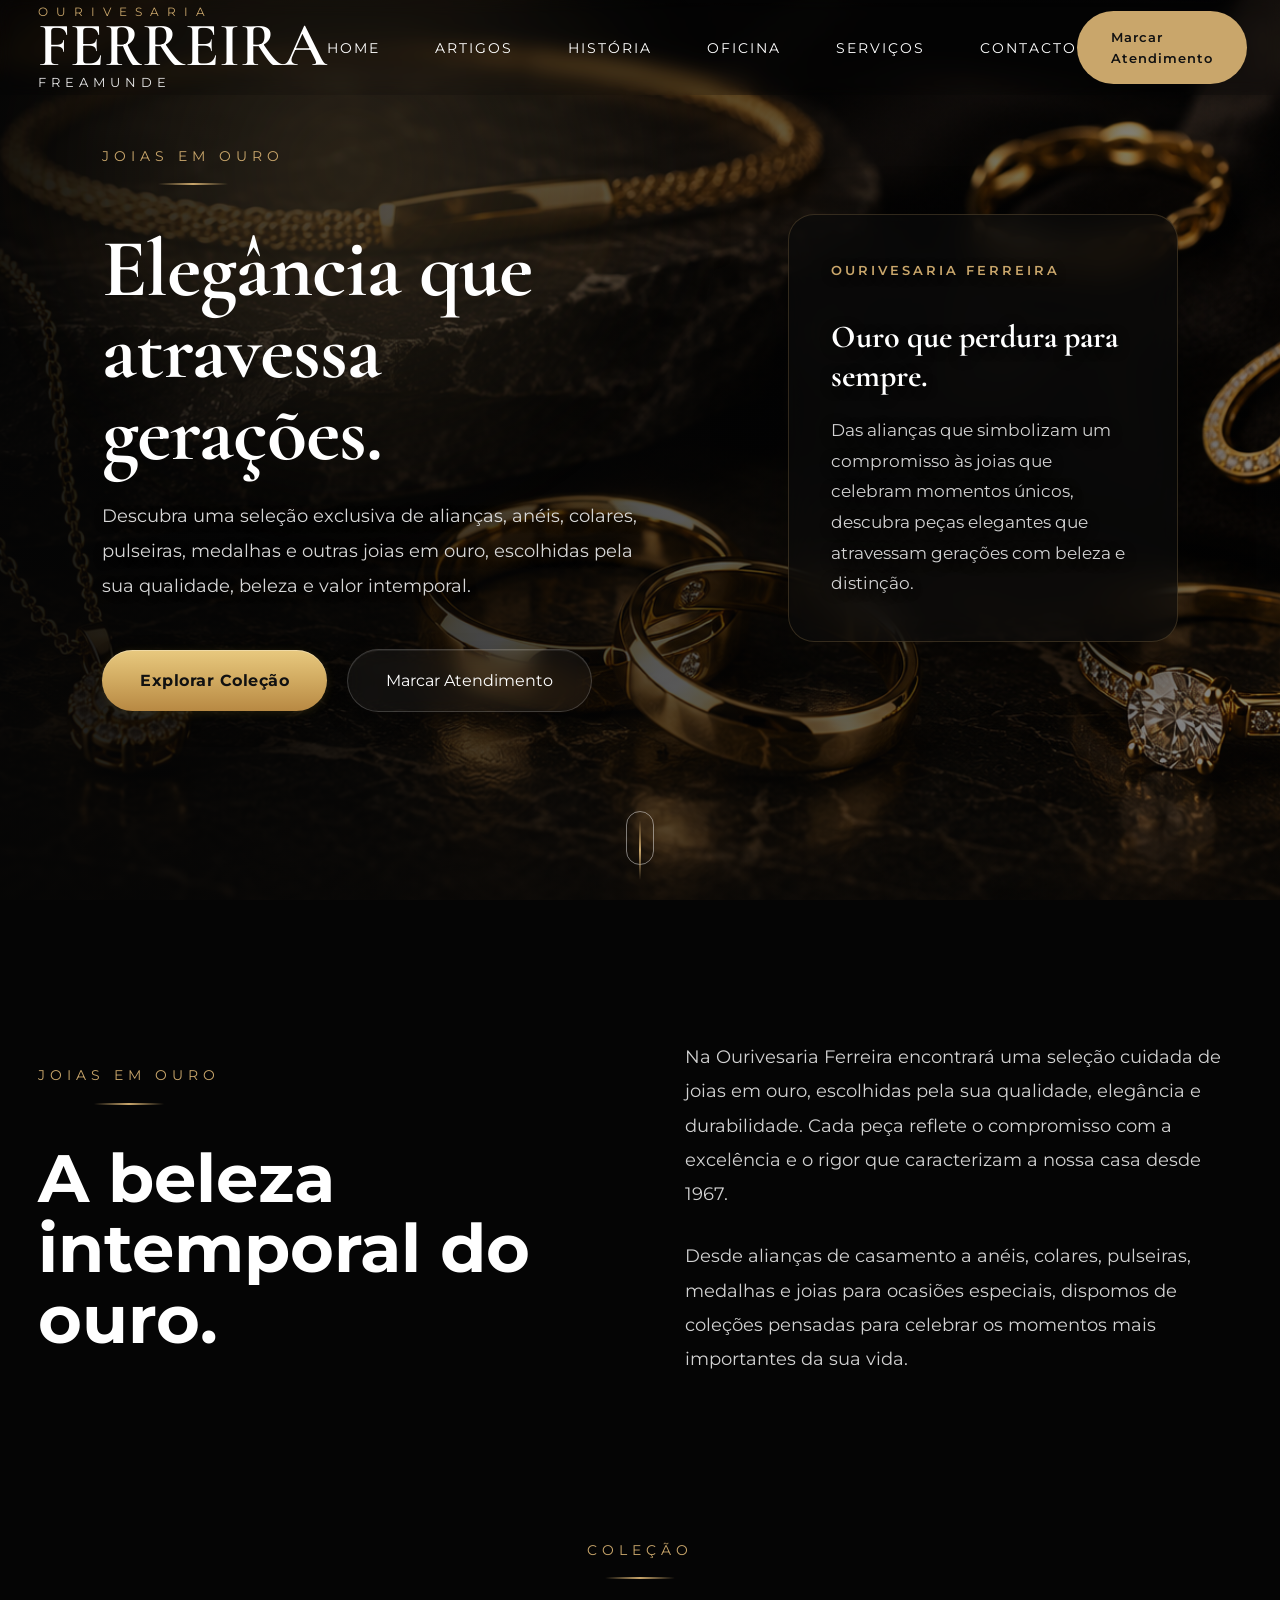
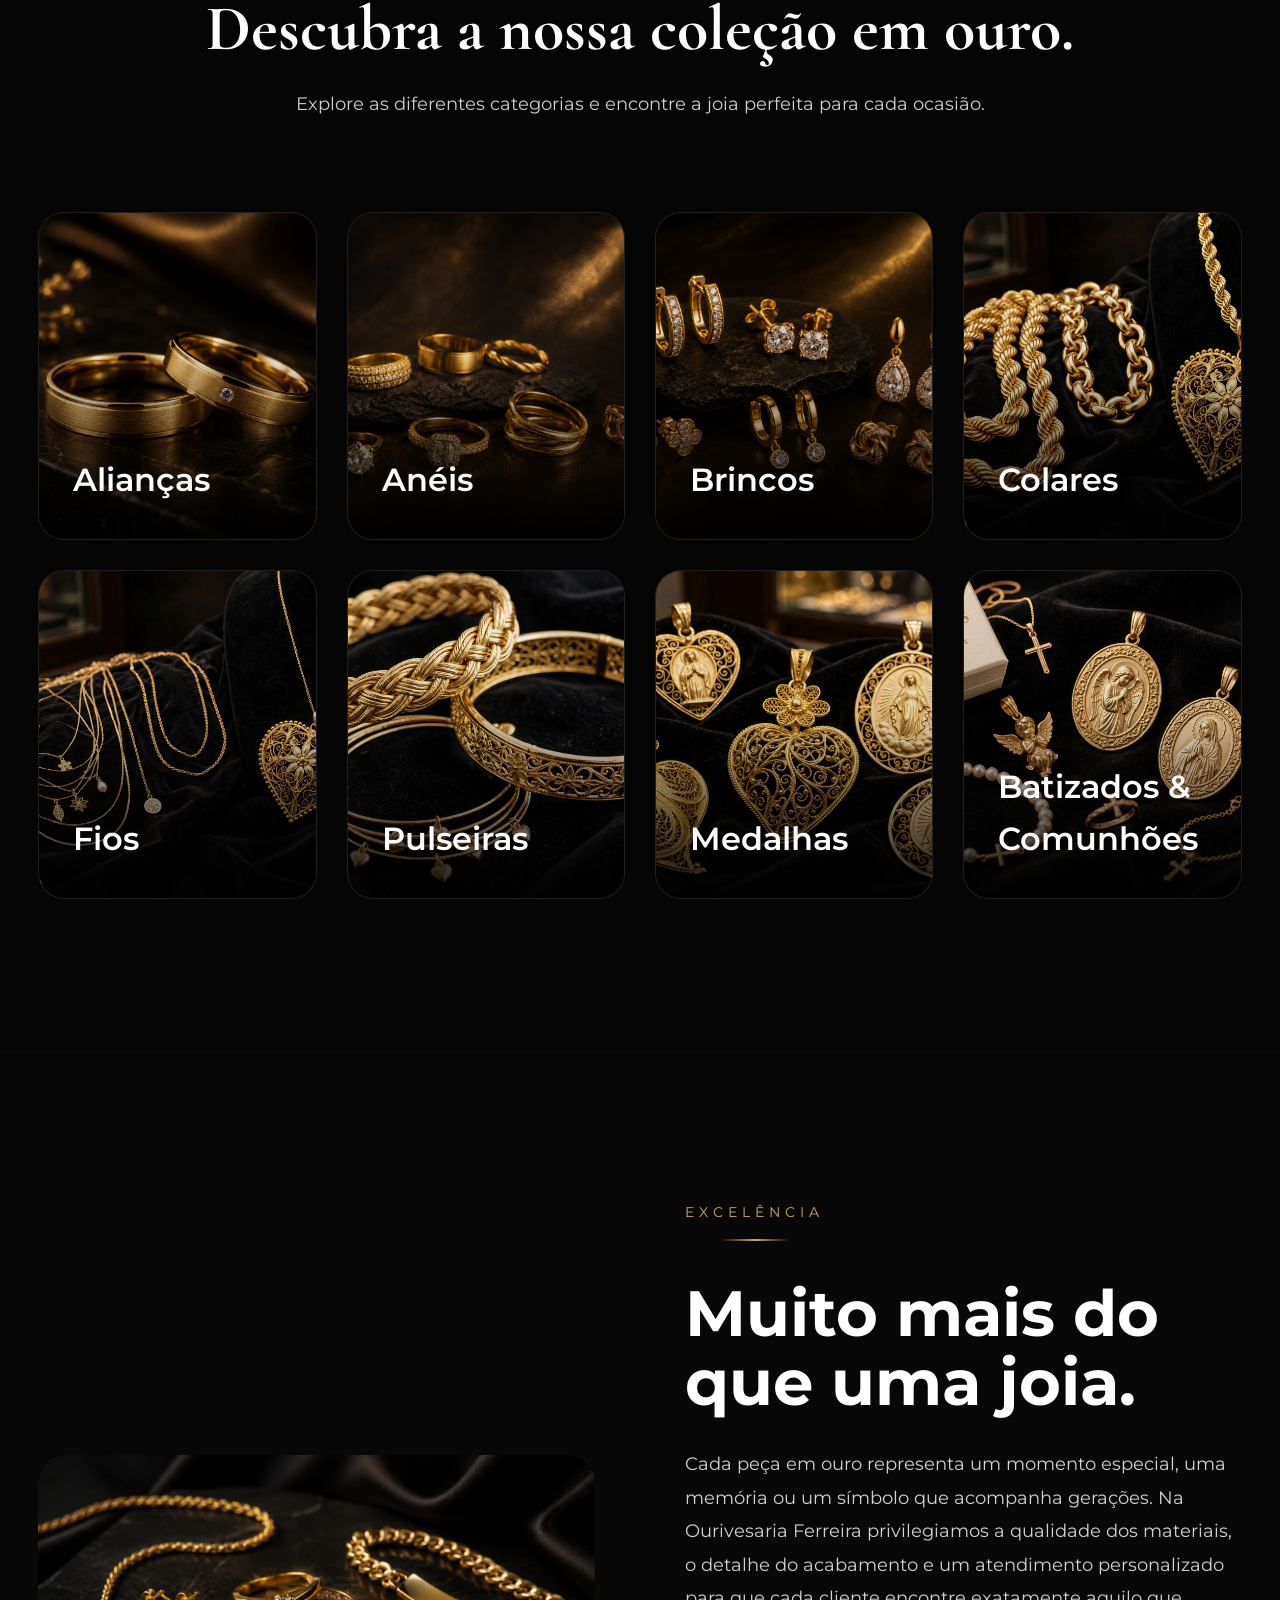
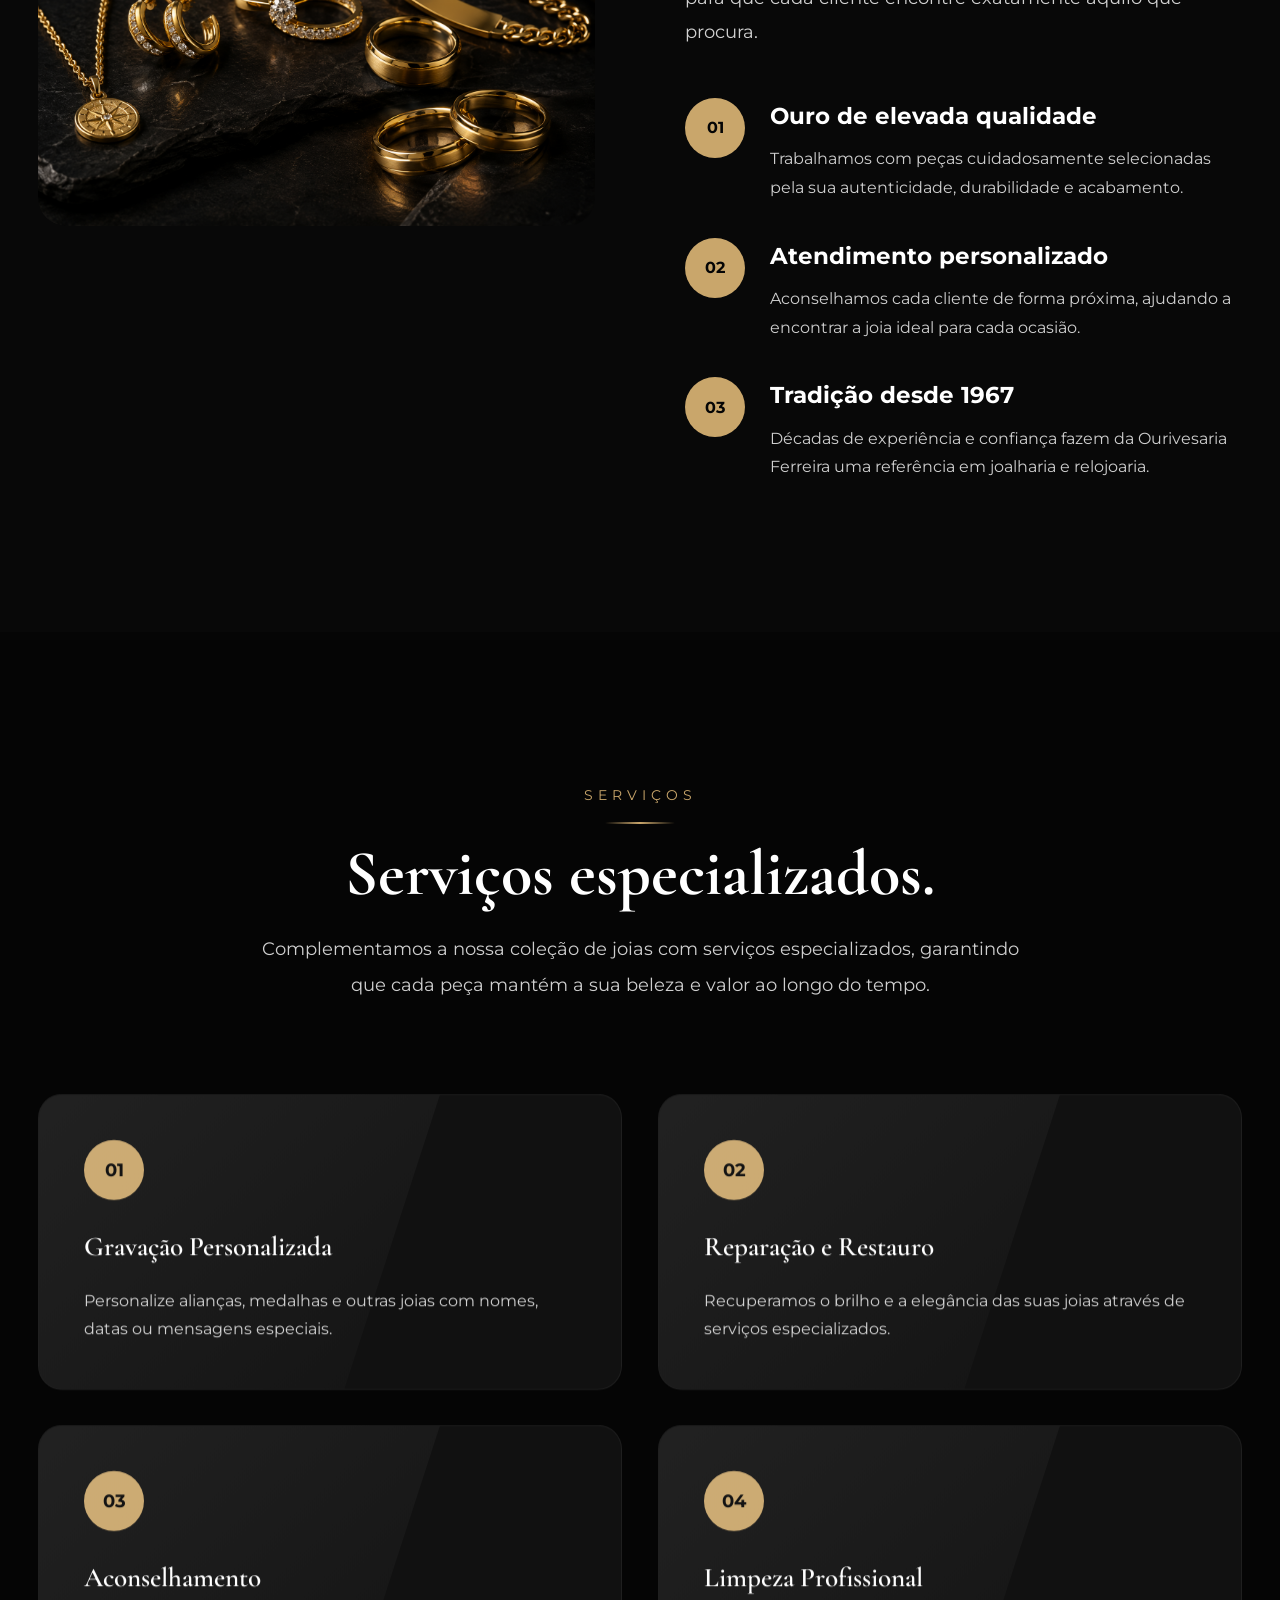
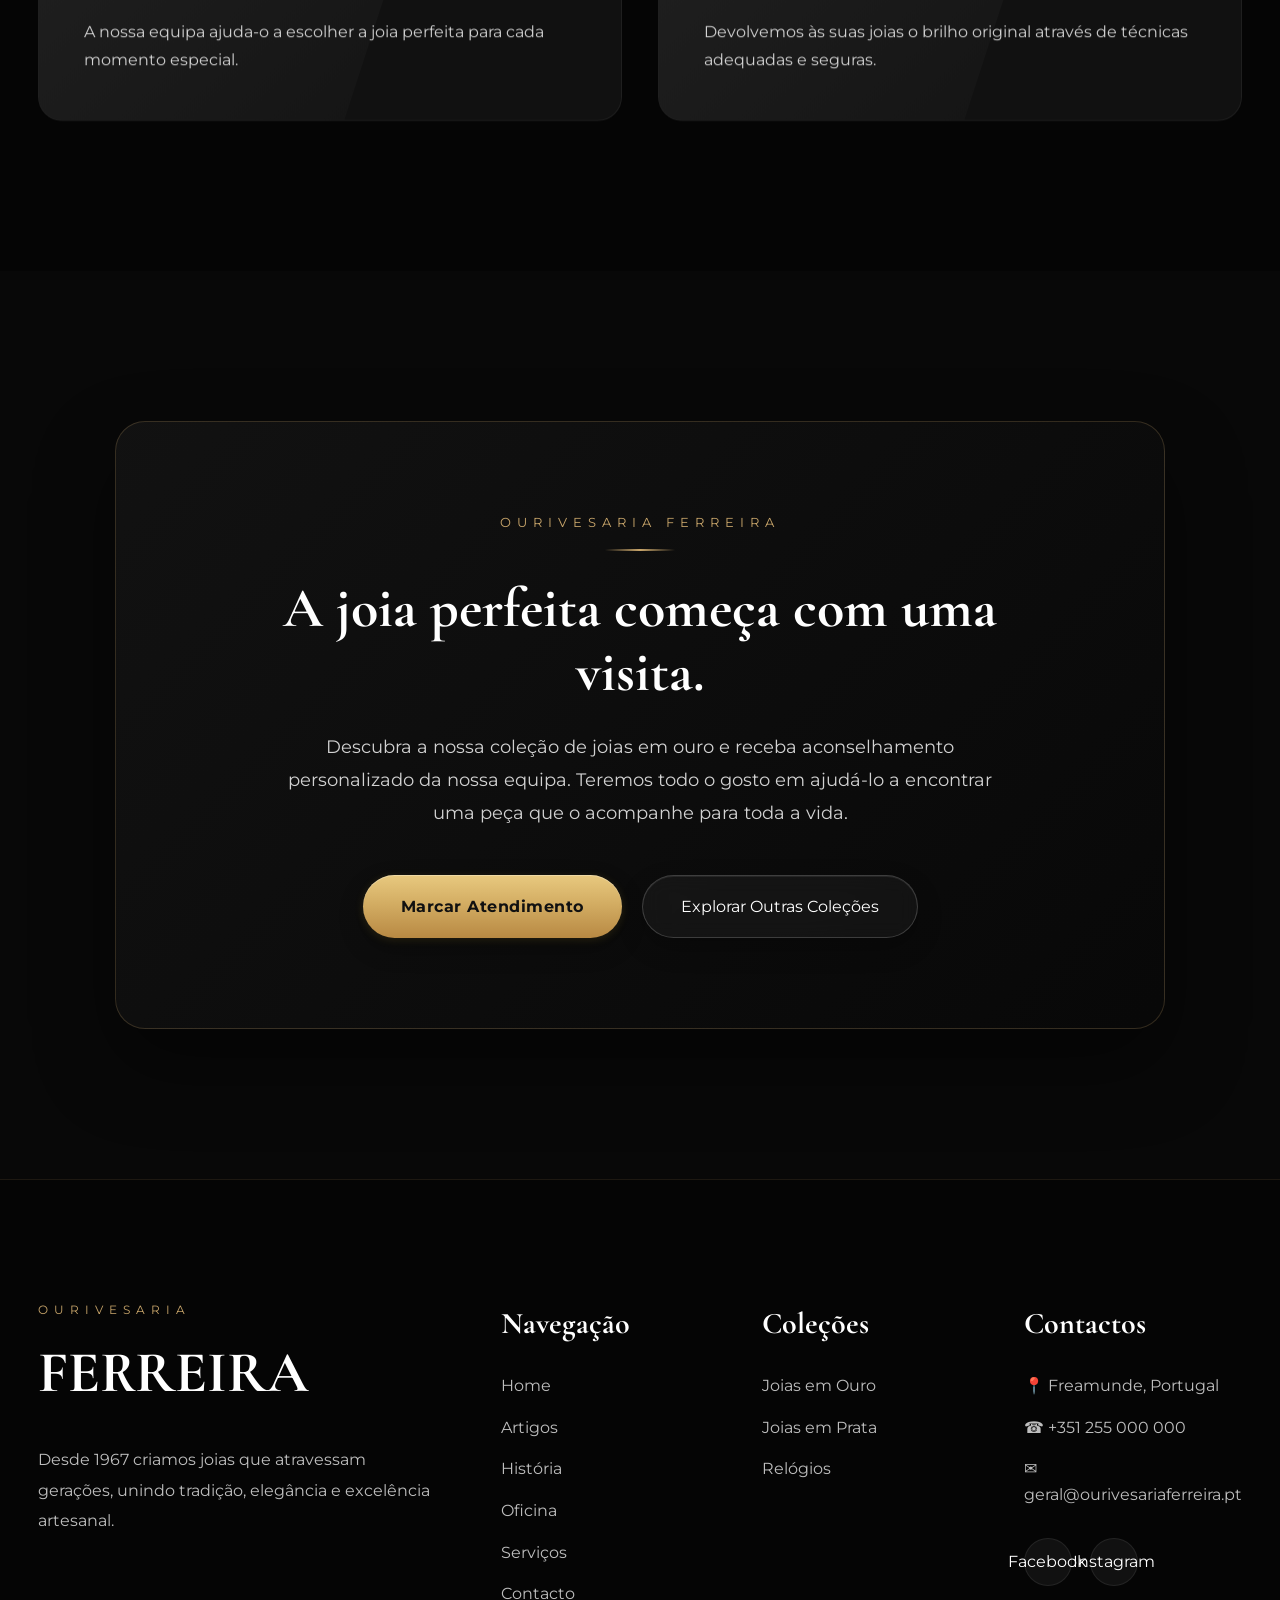
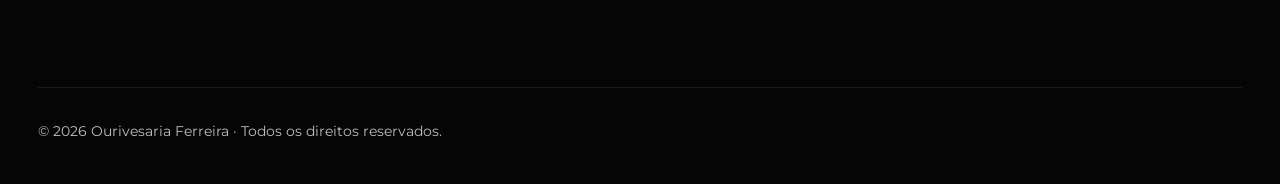
==== commit 624a7da7: "Update footer copyright from date range to current year" ====
--- a/artigos/ouro.html
+++ b/artigos/ouro.html
@@ -837,7 +837,7 @@
 
             <p>
 
-                © 1967 - 2026 Ourivesaria Ferreira · Todos os direitos reservados.
+                © 2026 Ourivesaria Ferreira · Todos os direitos reservados.
 
             </p>
 
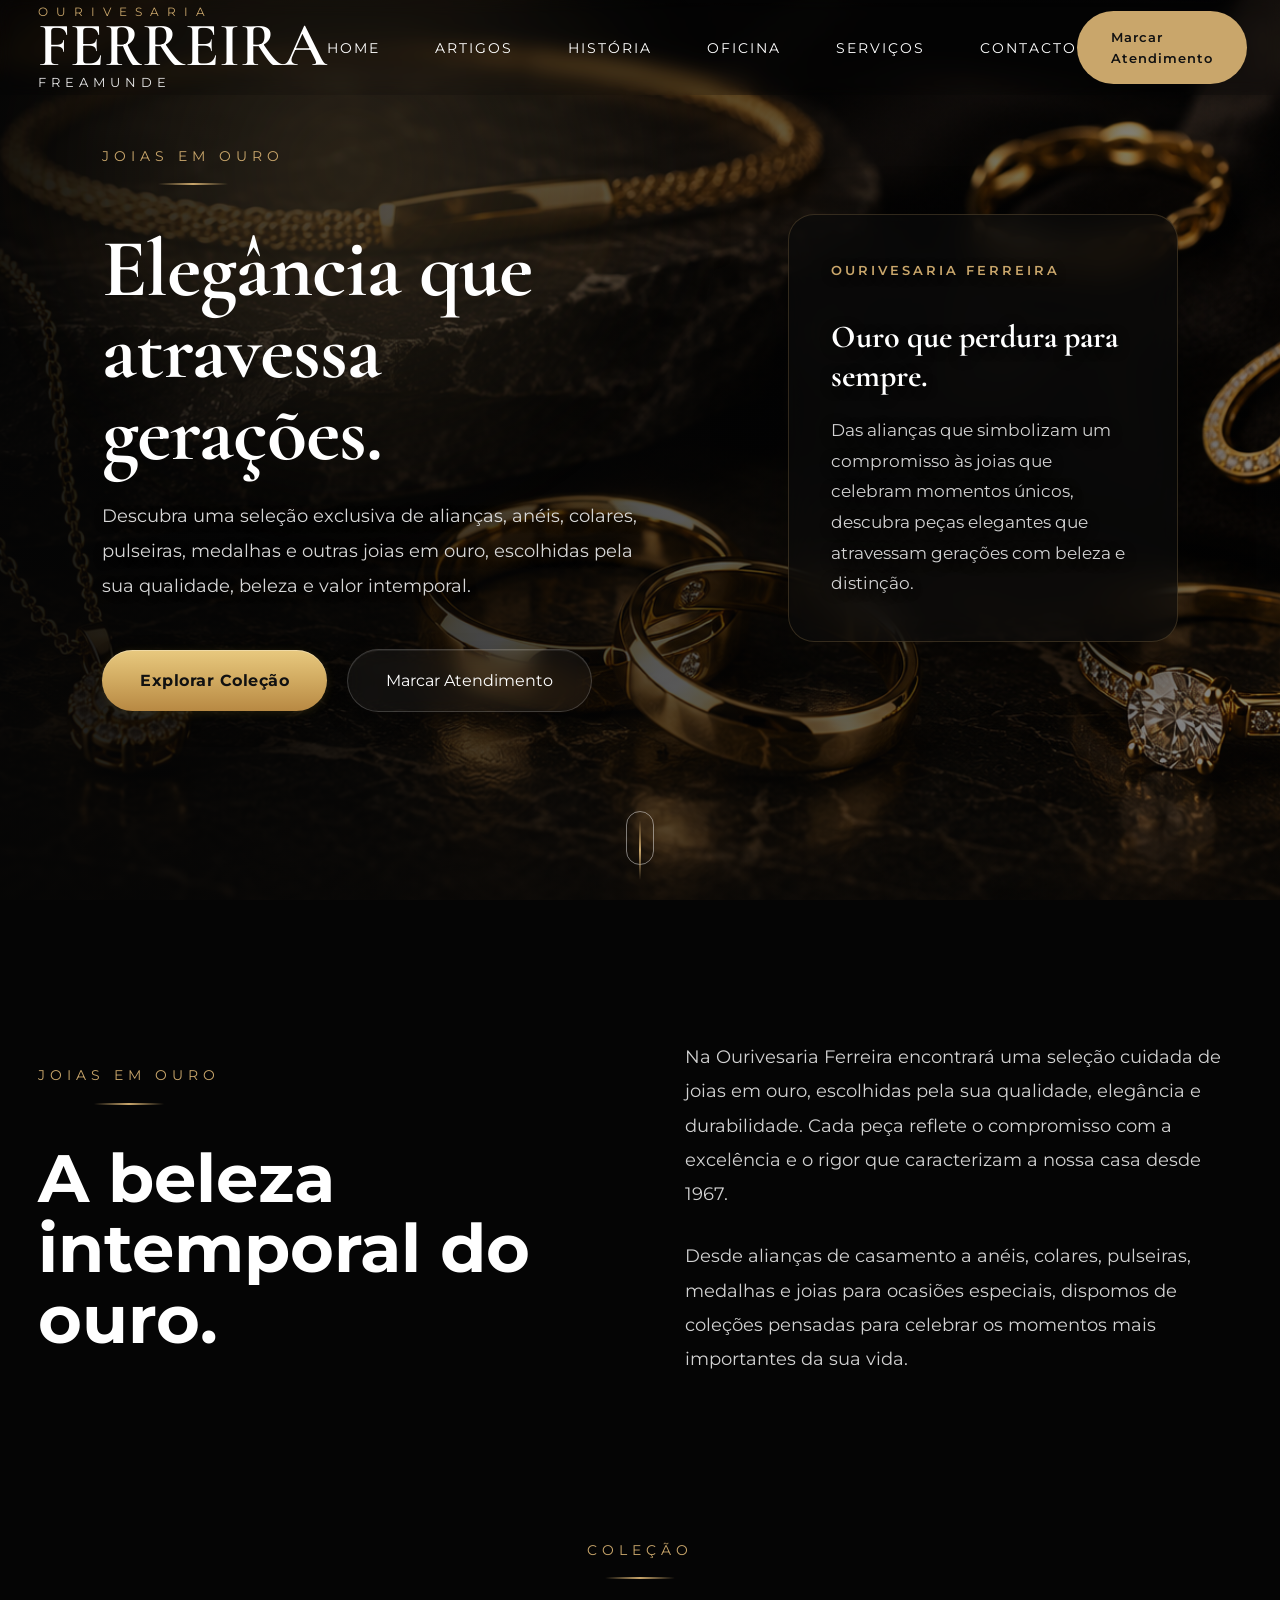
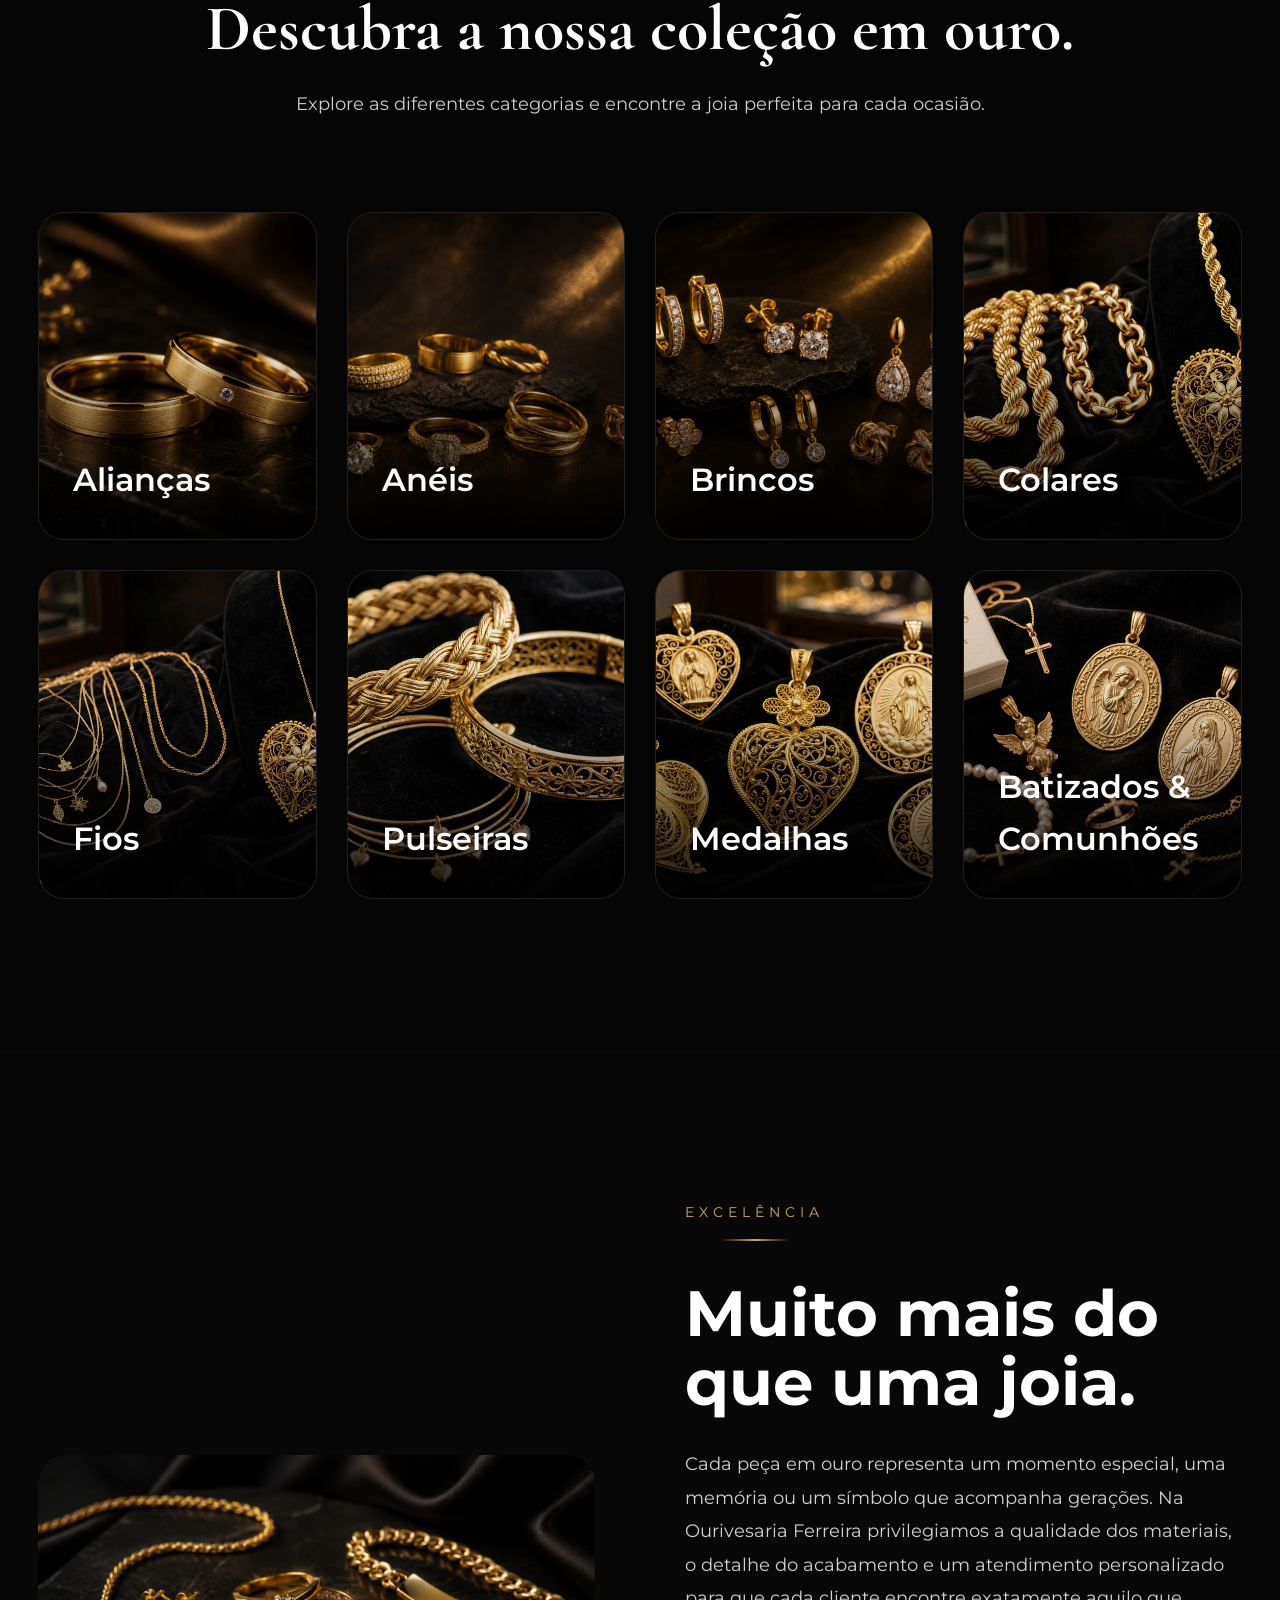
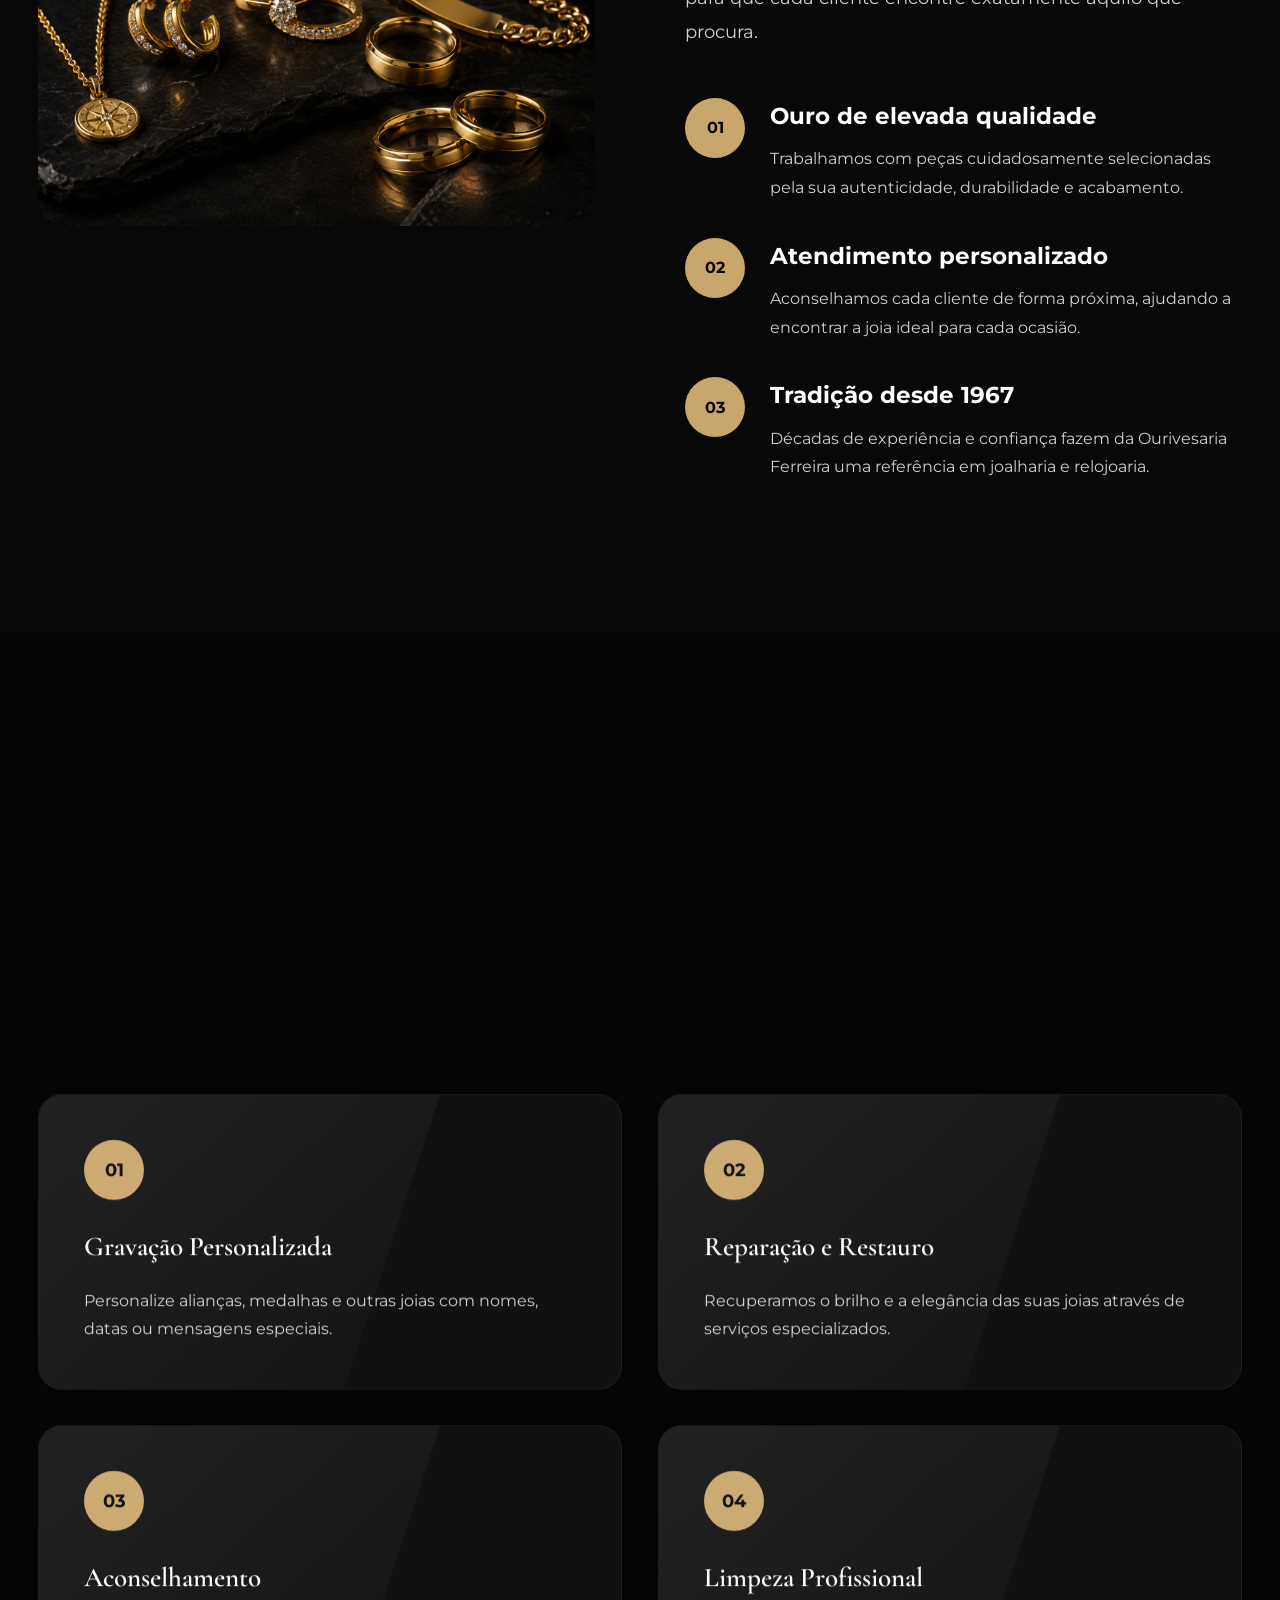
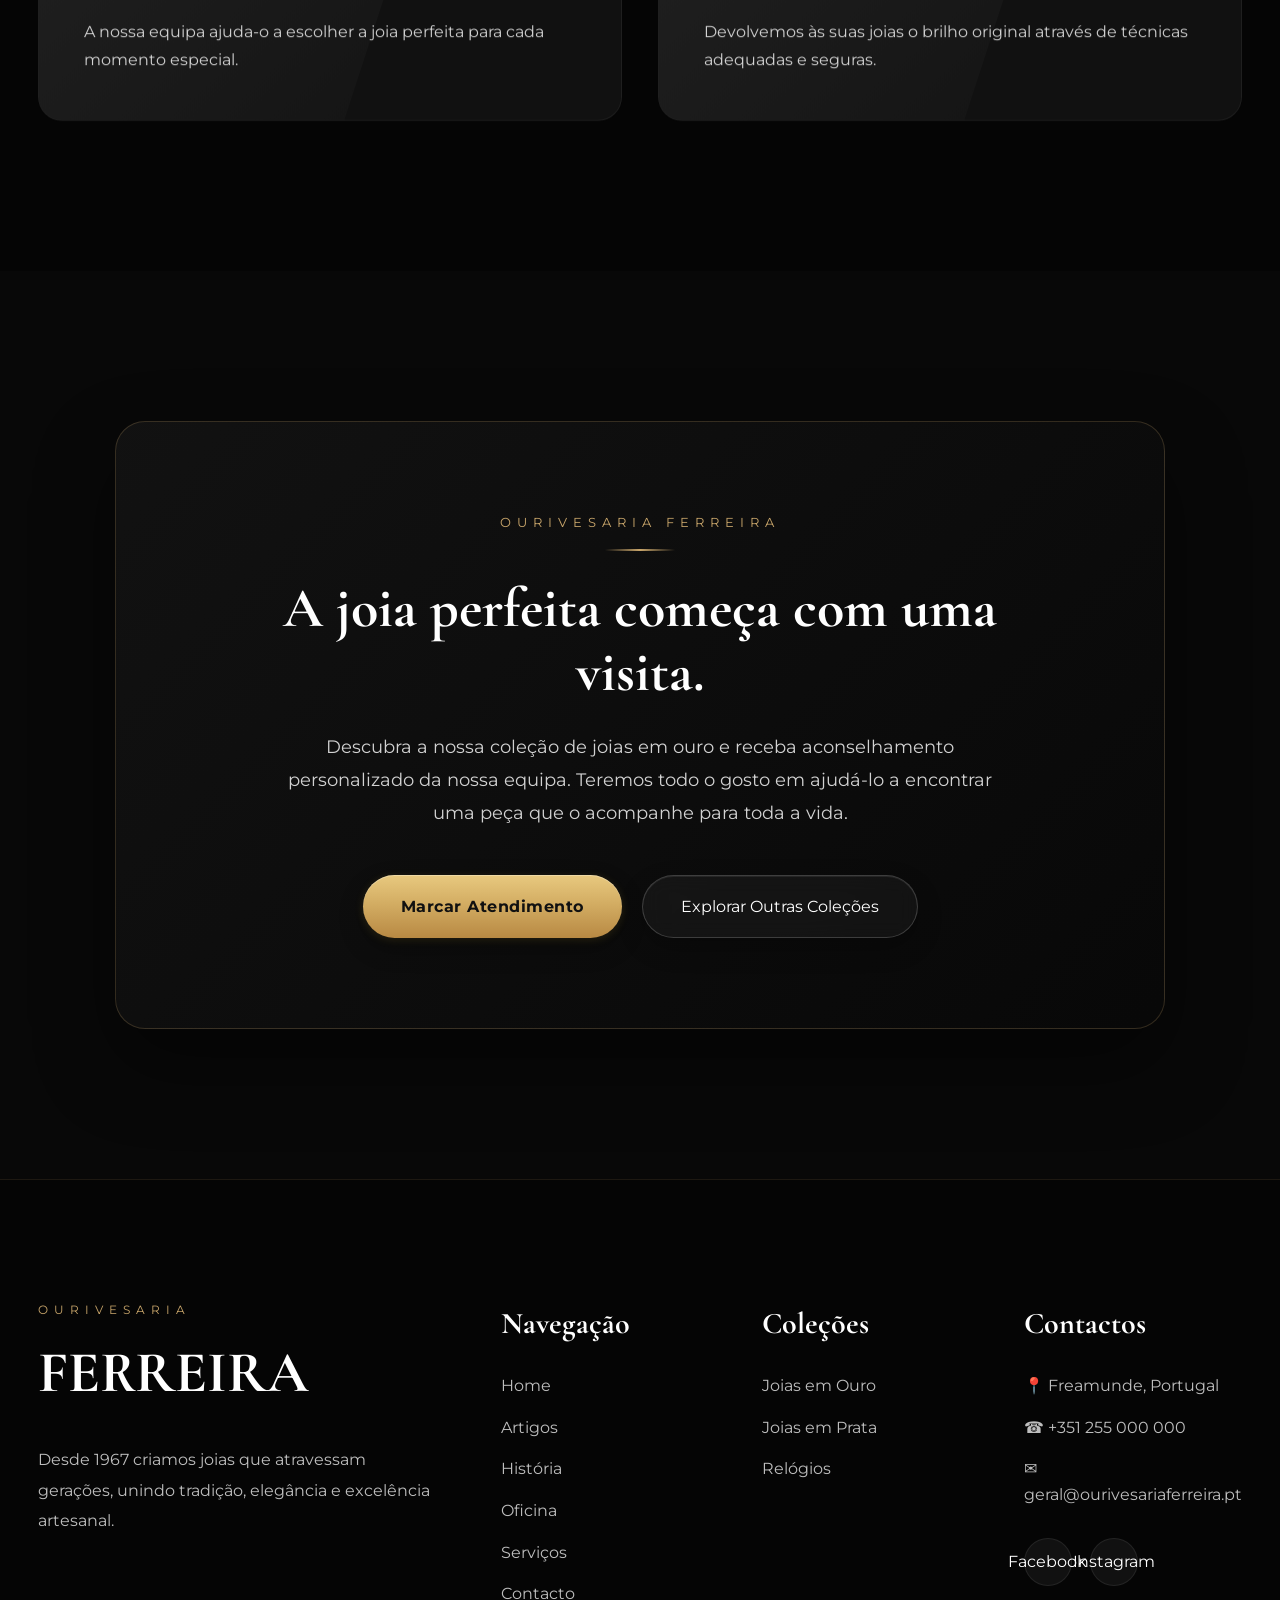
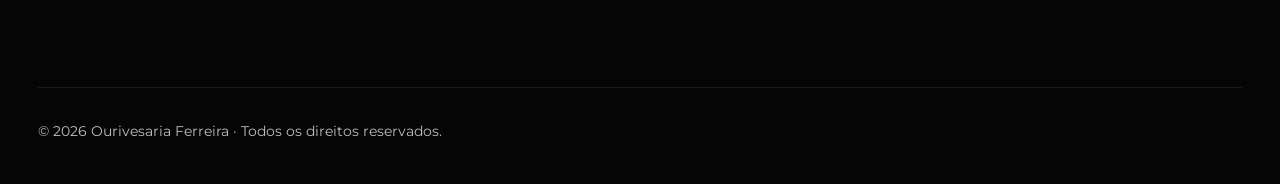
==== commit 088f493e: "Update ouro.html" ====
--- a/artigos/ouro.html
+++ b/artigos/ouro.html
@@ -94,6 +94,55 @@
     </div>
 
 </header>
+
+
+<div class="mobile-menu">
+
+    <nav class="navigation-mobile">
+
+        <ul>
+
+            <li>
+                <a href="../index.html#hero">
+                    Home
+                </a>
+            </li>
+
+            <li>
+                <a href="../index.html#articles">
+                    Artigos
+                </a>
+            </li>
+
+            <li>
+                <a href="../index.html#history">
+                    História
+                </a>
+            </li>
+
+            <li>
+                <a href="../index.html#atelier">
+                    Oficina
+                </a>
+            </li>
+
+            <li>
+                <a href="../index.html#services">
+                    Serviços
+                </a>
+            </li>
+
+            <li>
+                <a href="../index.html#contact">
+                    Contacto
+                </a>
+            </li>
+
+        </ul>
+
+    </nav>
+
+</div>
 
 <!-- ===========================================
 HERO
--- a/assets/css/responsive.css
+++ b/assets/css/responsive.css
@@ -215,12 +215,28 @@
     }
 
     .articles-grid{
-    grid-template-columns:1fr;
+
+        grid-template-columns:1fr;
+
+        gap:42px;
+
+    }
+
+    .article-card{
+
+        background:#161616;
+
+        box-shadow:
+            0 24px 70px rgba(0,0,0,.55),
+            0 0 0 1px rgba(255,255,255,.08);
+
     }
 
     .services-grid{
         grid-template-columns:1fr;
     }
+
+    
 
     .brands-grid{
         grid-template-columns:repeat(2,1fr);
@@ -241,6 +257,18 @@
 
     .cta-box h2{
         font-size:46px;
+    }
+
+    .contact-item{
+
+        flex-direction:column;
+
+        align-items:center;
+
+        text-align:center;
+
+        gap:18px;
+
     }
 
 }
@@ -310,7 +338,9 @@
     }
 
     .article-card img{
-        height:460px;
+
+    height:280px;
+
     }
 
     .history-image img{
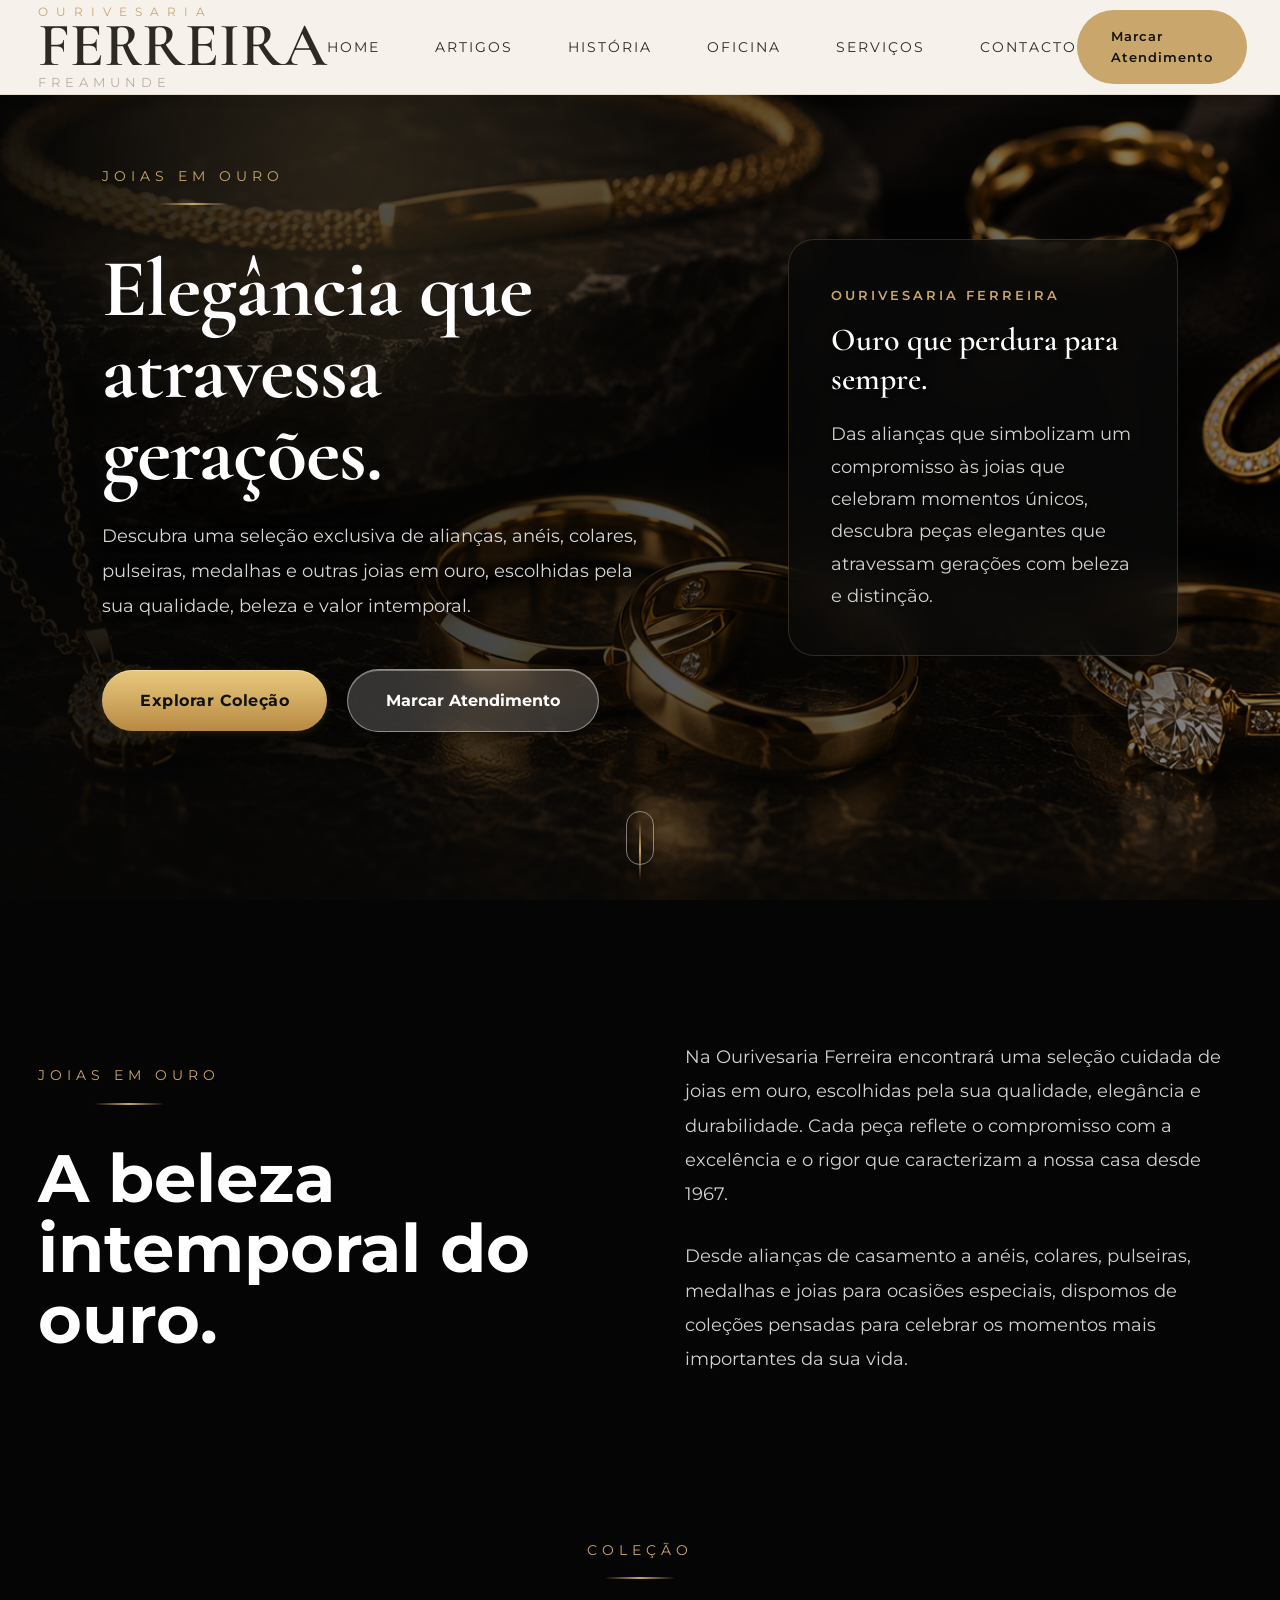
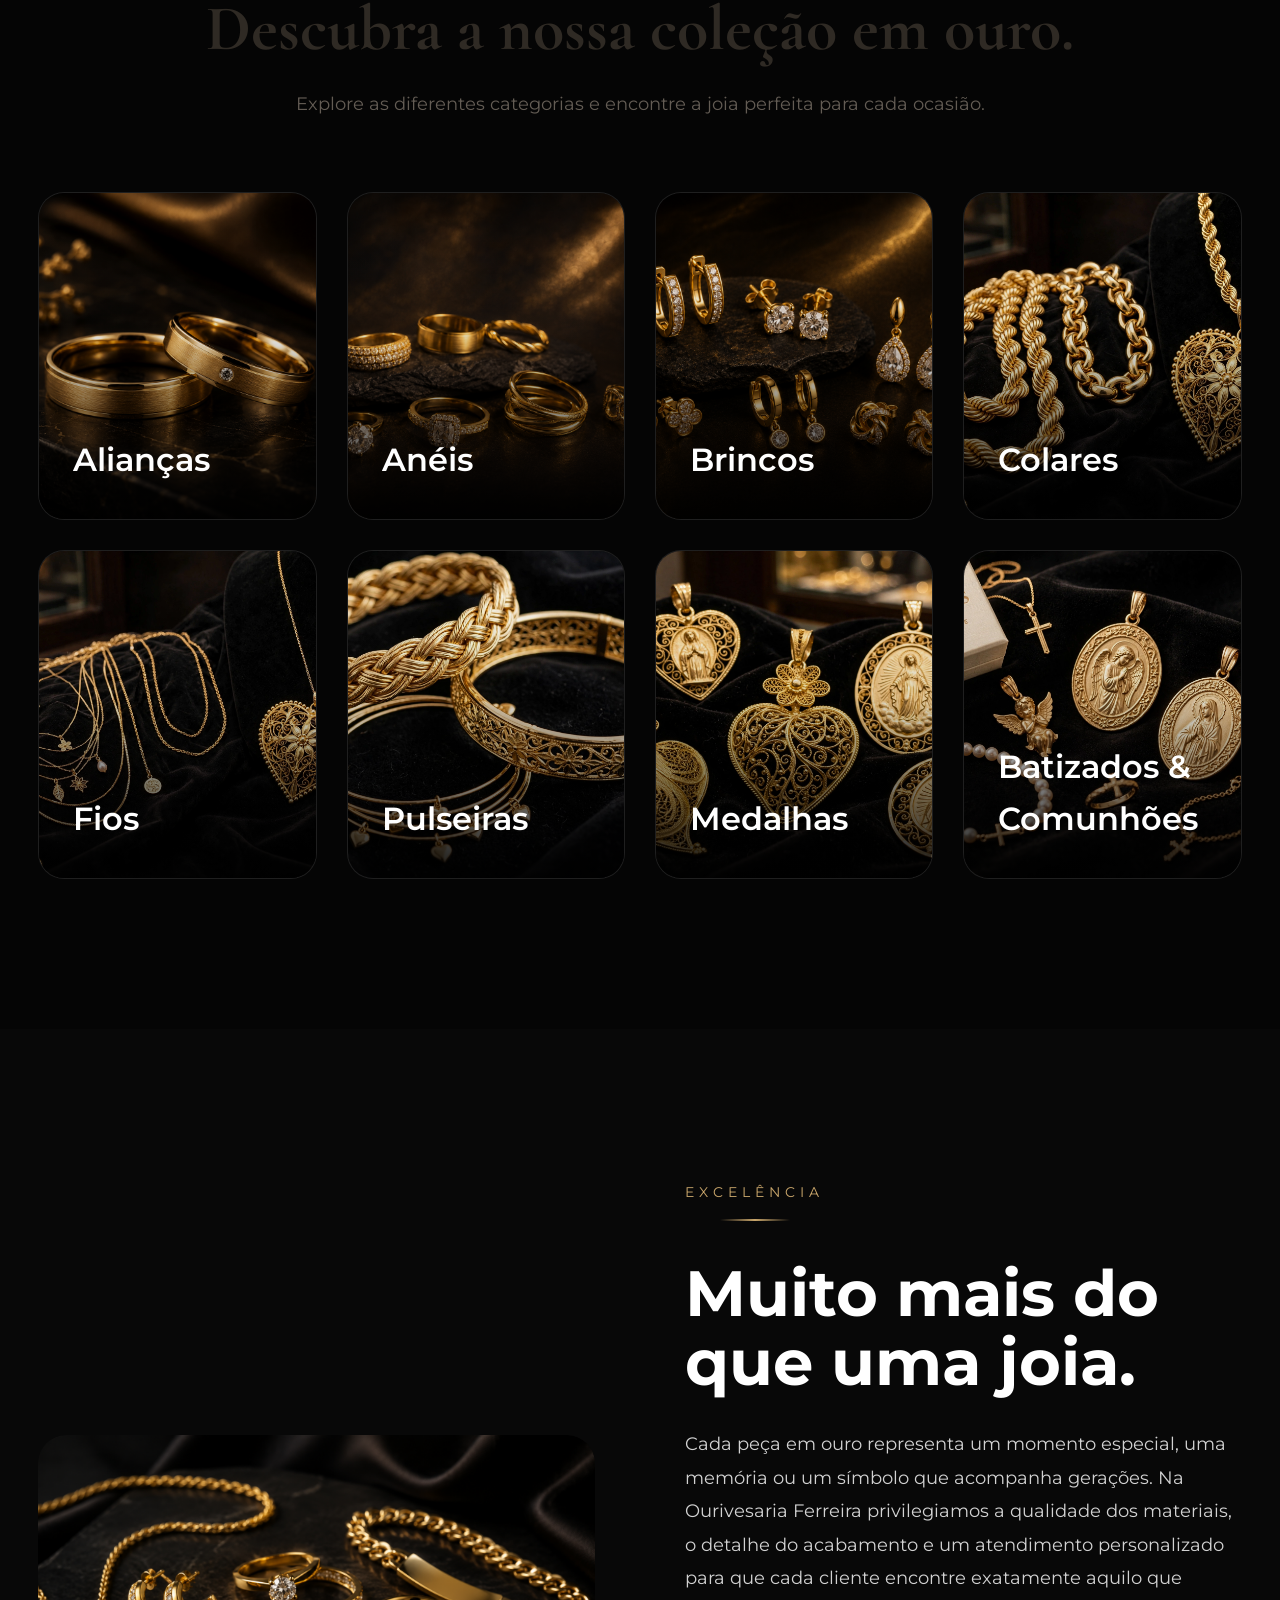
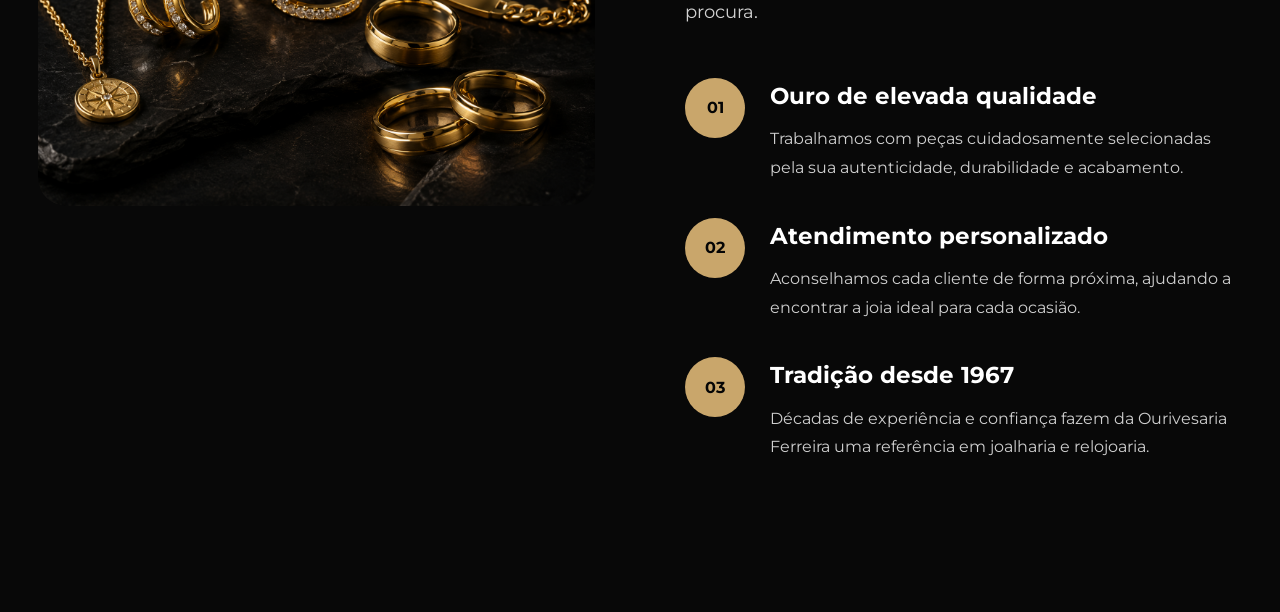
==== commit ea3a7267: "Simplificação das landing pages Ouro e Prata  - Removidas as secções "Serviços". - Removidas as secç" ====
--- a/artigos/ouro.html
+++ b/artigos/ouro.html
@@ -581,320 +581,6 @@
 
 </section>
 
-<!-- ===========================================
-SERVIÇOS
-=========================================== -->
-
-<section class="gold-services">
-
-    <div class="container">
-
-        <div class="section-header">
-
-            <span class="section-tag">
-
-                SERVIÇOS
-
-            </span>
-
-            <h2>
-
-                Serviços especializados.
-
-            </h2>
-
-            <p>
-
-                Complementamos a nossa coleção de joias com serviços
-                especializados, garantindo que cada peça mantém a sua beleza e
-                valor ao longo do tempo.
-
-            </p>
-
-        </div>
-
-        <div class="services-grid">
-
-            <article class="service-card">
-
-                <div class="service-number">
-
-                    01
-
-                </div>
-
-                <h3>
-
-                    Gravação Personalizada
-
-                </h3>
-
-                <p>
-
-                    Personalize alianças, medalhas e outras joias com nomes,
-                    datas ou mensagens especiais.
-
-                </p>
-
-            </article>
-
-            <article class="service-card">
-
-                <div class="service-number">
-
-                    02
-
-                </div>
-
-                <h3>
-
-                    Reparação e Restauro
-
-                </h3>
-
-                <p>
-
-                    Recuperamos o brilho e a elegância das suas joias através
-                    de serviços especializados.
-
-                </p>
-
-            </article>
-
-            <article class="service-card">
-
-                <div class="service-number">
-
-                    03
-
-                </div>
-
-                <h3>
-
-                    Aconselhamento
-
-                </h3>
-
-                <p>
-
-                    A nossa equipa ajuda-o a escolher a joia perfeita para
-                    cada momento especial.
-
-                </p>
-
-            </article>
-
-            <article class="service-card">
-
-                <div class="service-number">
-
-                    04
-
-                </div>
-
-                <h3>
-
-                    Limpeza Profissional
-
-                </h3>
-
-                <p>
-
-                    Devolvemos às suas joias o brilho original através de
-                    técnicas adequadas e seguras.
-
-                </p>
-
-            </article>
-
-        </div>
-
-    </div>
-
-</section>
-
-<!-- ===========================================
-CALL TO ACTION
-=========================================== -->
-
-<section class="gold-cta">
-
-    <div class="container">
-
-        <div class="cta-box">
-
-            <span class="section-tag">
-
-                OURIVESARIA FERREIRA
-
-            </span>
-
-            <h2>
-
-                A joia perfeita começa com uma visita.
-
-            </h2>
-
-            <p>
-
-                Descubra a nossa coleção de joias em ouro e receba aconselhamento
-                personalizado da nossa equipa. Teremos todo o gosto em ajudá-lo
-                a encontrar uma peça que o acompanhe para toda a vida.
-
-            </p>
-
-            <div class="cta-buttons">
-
-                <a href="../index.html#contact" class="btn-gold">
-
-                    Marcar Atendimento
-
-                </a>
-
-                <a href="../index.html#articles" class="btn-outline">
-
-                    Explorar Outras Coleções
-
-                </a>
-
-            </div>
-
-        </div>
-
-    </div>
-
-</section>
-
-<!-- ===========================================
-FOOTER
-=========================================== -->
-
-<footer class="footer">
-
-    <div class="container">
-
-        <div class="footer-grid">
-
-            <div class="footer-column">
-
-                <span class="footer-small">
-
-                    OURIVESARIA
-
-                </span>
-
-                <h2>
-
-                    FERREIRA
-
-                </h2>
-
-                <p>
-
-                    Desde 1967 criamos joias que atravessam gerações,
-                    unindo tradição, elegância e excelência artesanal.
-
-                </p>
-
-            </div>
-
-            <div class="footer-column">
-
-                <h3>
-
-                    Navegação
-
-                </h3>
-
-                <ul>
-
-                    <li><a href="../index.html#hero">Home</a></li>
-
-                    <li><a href="../index.html#articles">Artigos</a></li>
-
-                    <li><a href="../index.html#history">História</a></li>
-
-                    <li><a href="../index.html#atelier">Oficina</a></li>
-
-                    <li><a href="../index.html#services">Serviços</a></li>
-
-                    <li><a href="../index.html#contact">Contacto</a></li>
-
-                </ul>
-
-            </div>
-
-            <div class="footer-column">
-
-                <h3>
-
-                    Coleções
-
-                </h3>
-
-                <ul>
-
-                    <li><a href="ouro.html">Joias em Ouro</a></li>
-
-                    <li><a href="prata.html">Joias em Prata</a></li>
-
-                    <li><a href="relogios.html">Relógios</a></li>
-
-                </ul>
-
-            </div>
-
-            <div class="footer-column">
-
-                <h3>
-
-                    Contactos
-
-                </h3>
-
-                <ul>
-
-                    <li>📍 Freamunde, Portugal</li>
-
-                    <li>☎ +351 255 000 000</li>
-
-                    <li>✉ geral@ourivesariaferreira.pt</li>
-
-                </ul>
-
-                <div class="footer-social">
-
-                    <a href="#" aria-label="Facebook">
-
-                        Facebook
-
-                    </a>
-
-                    <a href="#" aria-label="Instagram">
-
-                        Instagram
-
-                    </a>
-
-                </div>
-
-            </div>
-
-        </div>
-
-        <div class="footer-bottom">
-
-            <p>
-
-                © 2026 Ourivesaria Ferreira · Todos os direitos reservados.
-
-            </p>
-
-        </div>
-
-    </div>
-
-</footer>
 
 <!-- ===========================================
 SCRIPTS
--- a/assets/css/style.css
+++ b/assets/css/style.css
@@ -145,7 +145,7 @@
 
     position:relative;
 
-    padding:140px 0;
+    padding:100px 0;
 
     overflow:hidden;
 
@@ -175,7 +175,7 @@
 
     max-width:900px;
 
-    margin:0 auto 90px;
+    margin:0 auto 70px;
 
     text-align:center;
 
@@ -191,6 +191,8 @@
 
     margin-bottom:25px;
 
+    color:#2F2A24;
+
 }
 
 .section-header p{
@@ -199,13 +201,14 @@
 
     margin:0 auto;
 
-    color:#CFCFCF;
+    color:#635C54;
 
     line-height:2;
 
     font-size:18px;
 
 }
+
 /*=========================
 BUTTONS
 =========================*/
@@ -275,39 +278,42 @@
 
     border-radius:999px;
 
-    border:1px solid rgba(255,255,255,.18);
-
-    background:rgba(255,255,255,.04);
-
-    backdrop-filter:blur(10px);
-
-    -webkit-backdrop-filter:blur(10px);
-
-    color:#fff;
+    border:1px solid rgba(255,255,255,.45);
+
+    background:rgba(255,255,255,.18);
+
+    backdrop-filter:blur(16px);
+
+    -webkit-backdrop-filter:blur(16px);
+
+    color:#ffffff;
+
+    font-weight:700;
 
     transition:all .35s ease;
 
     cursor:pointer;
 
     box-shadow:
-        inset 0 1px 0 rgba(255,255,255,.08),
-        0 10px 25px rgba(0,0,0,.25);
+        inset 0 1px 0 rgba(255,255,255,.35),
+        0 12px 30px rgba(0,0,0,.18);
 
 }
 
 
 .btn-outline:hover{
 
-    transform:translateY(-4px);
-
-    border-color:var(--gold);
-
-    color:var(--gold);
-
-    background:rgba(212,175,55,.06);
+    background:rgba(255,255,255,.28);
+
+    border-color:rgba(255,255,255,.65);
+
+    color:#ffffff;
+
+    transform:translateY(-3px);
 
     box-shadow:
-        0 16px 35px rgba(0,0,0,.30);
+        inset 0 1px 0 rgba(255,255,255,.45),
+        0 18px 40px rgba(0,0,0,.20);
 
 }
 
@@ -339,21 +345,28 @@
     box-shadow .35s ease,
     transform .35s ease;
 
-    background:rgba(8,8,8,.18);
+    background:#F6F2EB;
 
     backdrop-filter:blur(8px);
 
+    border-bottom:1px solid rgba(180,155,110,.25);
+
+    box-shadow:0 2px 14px rgba(0,0,0,.05);
+
 }
 
 .header.scrolled{
 
-    background:rgba(8,8,8,.92);
+    background:rgba(248,245,239,.94);
 
     backdrop-filter:blur(18px);
 
-    box-shadow:0 12px 35px rgba(0,0,0,.28);
-
-}
+    box-shadow:0 10px 30px rgba(0,0,0,.08);
+
+    border-bottom:1px solid rgba(201,166,92,.25);
+
+}
+
 .header .container{
 
     display:flex;
@@ -404,7 +417,7 @@
 
     font-weight:600;
 
-    color:#fff;
+    color:#2D2A26;
 
 }
 
@@ -418,7 +431,7 @@
 
     text-transform:uppercase;
 
-    color:#E8E8E8;
+    color:#b6aea5;
 
 }
 
@@ -459,6 +472,8 @@
     letter-spacing:2px;
 
     text-transform:uppercase;
+
+    color:#2D2A26;
 
     transition:.35s;
 
@@ -588,7 +603,7 @@
 
     position:relative;
 
-    min-height:100vh;
+    min-height:90vh;
 
     display:flex;
 
@@ -628,7 +643,13 @@
 
     inset:0;
 
-    background:rgba(0,0,0,.25);
+    background:linear-gradient(
+        90deg,
+        rgba(255,248,240,.20) 0%,
+        rgba(255,248,240,.08) 38%,
+        rgba(0,0,0,.05) 70%,
+        rgba(0,0,0,.10) 100%
+    );
 
 }
 
@@ -727,6 +748,13 @@
 
     letter-spacing:-1px;
 
+    color:#FFFFFF;
+
+    text-shadow:
+    0 2px 6px rgba(0,0,0,.18),
+    0 12px 35px rgba(0,0,0,.25),
+    0 0 18px rgba(255,255,255,.10);
+
 }
 
 .hero p{
@@ -770,17 +798,23 @@
 
     border-radius:28px;
 
-    background:rgba(18,18,18,.22);
-
-    backdrop-filter:blur(6px);
-
-    -webkit-backdrop-filter:blur(6px);
-
-    border:1px solid rgba(200,165,106,.35);
-
-    box-shadow:0 20px 50px rgba(0,0,0,.25);
-
-    transition:background .45s ease, box-shadow .45s ease, border-color .45s ease, transform .45s ease;
+    background:rgba(255,255,255,.16);
+
+    backdrop-filter:blur(4px);
+
+    -webkit-backdrop-filter:blur(4px);
+
+    border:1px solid rgba(255,255,255,.28);
+
+    box-shadow:
+        0 18px 40px rgba(40,30,20,.12),
+        inset 0 1px 0 rgba(255,255,255,.22);
+
+    transition:
+        background .45s ease,
+        box-shadow .45s ease,
+        border-color .45s ease,
+        transform .45s ease;
 
     animation:floatCardIn 1s ease .35s both;
 
@@ -788,11 +822,15 @@
 
 .floating-card:hover{
 
-    transform:translateY(-10px);
-
-    box-shadow:0 30px 65px rgba(0,0,0,.35);
-
-    border-color:rgba(200,165,106,.5);
+    transform:translateY(-6px);
+
+    background:rgba(255,255,255,.14);
+
+    border-color:rgba(201,166,107,.40);
+
+    box-shadow:
+        0 24px 50px rgba(40,30,20,.16),
+        inset 0 1px 0 rgba(255,255,255,.28);
 
 }
 
@@ -816,18 +854,24 @@
 
 }
 
-
 .floating-card span{
 
-    color:var(--gold);
-
-    letter-spacing:5px;
-
-    font-size:12px;
+    display:block;
+
+    margin-bottom:18px;
+
+    color:#8E6B3B;
+    font-weight:700;
+
+    font-size:13px;
+
+    letter-spacing:6px;
 
     text-transform:uppercase;
 
-    text-shadow:0 2px 10px rgba(0,0,0,.7);
+    font-weight:600;
+
+    text-shadow:none;
 
 }
 
@@ -835,25 +879,32 @@
 
     font-family:'Cormorant Garamond',serif;
 
-    font-size:46px;
-
-    line-height:1.1;
-
-    margin:22px 0;
-
-    text-shadow:0 2px 12px rgba(0,0,0,.7);
+    font-size:56px;
+
+    line-height:1.04;
+
+    font-weight:600;
+
+    margin:0 0 28px;
+
+    color:#2B241D;
+    text-shadow:0 1px 2px rgba(255,255,255,.20);
+
+    text-shadow:0 2px 10px rgba(0,0,0,.18);
 
 }
 
 .floating-card p{
 
-    color:#D2D2D2;
-
-    line-height:1.9;
-
-    font-size:17px;
-
-    text-shadow:0 2px 12px rgba(0,0,0,.7);
+    font-size:18px;
+
+    line-height:1.8;
+
+    color:#4E4337;
+
+    text-shadow:0 1px 6px rgba(0,0,0,.15);
+
+    margin:0;
 
 }
 
@@ -908,7 +959,11 @@
 
 .articles{
 
-    background:#080808;
+    background: linear-gradient(
+        180deg,
+        #F7F4EE 0%,
+        #F1EBE2 100%
+    );
 
 }
 
@@ -920,6 +975,8 @@
 
     gap:35px;
 
+    margin-top:60px;
+
 }
 
 /*==================================================
@@ -936,9 +993,17 @@
 
     cursor:pointer;
 
-    background:#111;
-
-    box-shadow:0 20px 60px rgba(0,0,0,.25);
+    background:#FDFBF8;
+
+    border:1px solid rgba(191,160,102,.15);
+
+    backdrop-filter:none;
+    -webkit-backdrop-filter:none;
+
+    border:1px solid rgba(191,160,102,.18);
+
+    box-shadow:
+        0 12px 35px rgba(90,70,35,.08);
 
     transition:.45s;
 
@@ -946,9 +1011,10 @@
 
 .article-card:hover{
 
-    transform:translateY(-12px);
-
-    box-shadow:0 40px 90px rgba(0,0,0,.45);
+    transform:translateY(-8px);
+
+    box-shadow:
+    0 20px 45px rgba(90,70,35,.18);
 
 }
 
@@ -989,385 +1055,395 @@
 
     padding:45px;
 
+    background:linear-gradient(
+
+        to top,
+
+        rgba(50,40,28,.62) 0%,
+
+        rgba(50,40,28,.18) 45%,
+
+        transparent 75%
+
+    );
+
+}
+
+.article-content span{
+
+    color:var(--gold);
+
+    text-transform:uppercase;
+
+    letter-spacing:3px;
+
+    font-size:11px;
+
+    font-weight:600;
+
+    margin-bottom:14px;
+
+}
+
+.article-content h3{
+
+    font-family:'Cormorant Garamond',serif;
+
+    font-size:48px;
+
+    font-weight:600;
+
+    line-height:1;
+
+    margin-bottom:18px;
+
+}
+
+.article-content a{
+
+    display:inline-flex;
+
+    align-items:center;
+
+    gap:12px;
+
+    width:max-content;
+
+    color:#fff;
+
+    font-size:14px;
+
+    letter-spacing:2px;
+
+    text-transform:uppercase;
+
+    transition:.35s;
+
+}
+
+.article-content a::after{
+
+    content:"→";
+
+    transition:.35s;
+
+}
+
+.article-content a:hover{
+
+    color:var(--gold);
+
+}
+
+.article-content a:hover::after{
+
+    transform:translateX(8px);
+
+}
+
+/*==================================================
+EFEITO DE LUZ
+==================================================*/
+
+.article-card::before{
+
+    content:"";
+
+    position:absolute;
+
+    inset:0;
+
     background:
 
     linear-gradient(
 
-    to top,
-
-    rgba(0,0,0,.92),
-
-    rgba(0,0,0,.20),
-
-    transparent
+    120deg,
+
+    transparent 30%,
+
+    rgba(255,255,255,.08) 50%,
+
+    transparent 70%
 
     );
 
-}
-
-.article-content span{
+    transform:translateX(-130%);
+
+    transition:1.1s;
+
+    z-index:3;
+
+}
+
+.article-card:hover::before{
+
+    transform:translateX(130%);
+
+}
+
+/*==================================================
+BORDA PREMIUM
+==================================================*/
+
+.article-card::after{
+
+    content:"";
+
+    position:absolute;
+
+    inset:0;
+
+    border:1px solid rgba(255,255,255,.08);
+
+    border-radius:24px;
+
+    pointer-events:none;
+
+}
+
+
+/*==================================================
+HISTÓRIA
+==================================================*/
+
+.history{
+
+    background:linear-gradient(
+        180deg,
+        #F3EEE6 0%,
+        #ECE5DA 100%
+    );
+
+}
+
+.history-grid{
+
+    display:grid;
+
+    grid-template-columns:1fr 1fr;
+
+    gap:70px;
+
+    align-items:center;
+
+}
+
+/*==================================================
+IMAGEM
+==================================================*/
+
+.history-image{
+
+    position:relative;
+
+    overflow:hidden;
+
+    border-radius:26px;
+
+    box-shadow:
+        0 25px 60px rgba(90,70,35,.18);
+
+}
+
+.history-image img{
+
+    width:100%;
+
+    height:820px;
+
+    object-fit:cover;
+
+    transition:transform .8s ease;
+
+}
+
+.history-image:hover img{
+
+    transform:scale(1.04);
+
+}
+
+.history-image::after{
+
+    content:"";
+
+    position:absolute;
+
+    inset:0;
+
+    border:1px solid rgba(191,160,102,.12);
+
+    border-radius:26px;
+
+    pointer-events:none;
+
+}
+
+/*==================================================
+CONTEÚDO
+==================================================*/
+
+.history-content{
+
+    max-width:650px;
+
+}
+
+.history-content h2{
+
+    font-family:'Cormorant Garamond',serif;
+
+    font-size:68px;
+
+    line-height:1;
+
+    margin:22px 0 35px;
+
+    color:#2F2A24;
+
+}
+
+.history-content p{
+
+    color:#6B645B;
+
+    font-size:18px;
+
+    line-height:2;
+
+    margin-bottom:22px;
+
+}
+
+/*==================================================
+ESTATÍSTICAS
+==================================================*/
+
+.history-stats{
+
+    display:grid;
+
+    grid-template-columns:repeat(3,1fr);
+
+    gap:30px;
+
+    margin-top:55px;
+
+}
+
+.history-stats div{
+
+    padding:30px;
+
+    border-radius:20px;
+
+    background:#FCFAF6;
+
+    border:1px solid rgba(191,160,102,.18);
+
+    box-shadow:
+    0 15px 35px rgba(90,70,35,.10);
+
+    transition:.35s ease;
+
+}
+
+.history-stats div:hover{
+
+    transform:translateY(-5px);
+
+    border-color:rgba(191,160,102,.35);
+
+    box-shadow:
+        0 18px 40px rgba(90,70,35,.15);
+
+}
+
+.history-stats h3{
+
+    font-size:42px;
 
     color:var(--gold);
 
+    margin-bottom:10px;
+
+    font-family:'Cormorant Garamond',serif;
+
+}
+
+.history-stats span{
+
+    color:#6B645B;
+
+    font-size:14px;
+
+    letter-spacing:1.5px;
+
     text-transform:uppercase;
 
-    letter-spacing:5px;
-
-    font-size:12px;
-
-    margin-bottom:14px;
-
-}
-
-.article-content h3{
-
-    font-family:'Cormorant Garamond',serif;
-
-    font-size:52px;
-
-    font-weight:600;
-
-    line-height:1;
-
-    margin-bottom:18px;
-
-}
-
-.article-content a{
-
-    display:inline-flex;
+}
+
+/*==================================================
+LINHA DECORATIVA
+==================================================*/
+
+.history-content::before{
+
+    content:"";
+
+    display:block;
+
+    width:90px;
+
+    height:2px;
+
+    background:var(--gold);
+
+    margin-bottom:35px;
+
+}
+
+/*==================================================
+OFICINA
+==================================================*/
+
+.atelier{
+
+    position:relative;
+
+    overflow:hidden;
+
+    min-height:760px;
+
+    display:flex;
 
     align-items:center;
 
-    gap:12px;
-
-    width:max-content;
-
-    color:#fff;
-
-    font-size:14px;
-
-    letter-spacing:2px;
-
-    text-transform:uppercase;
-
-    transition:.35s;
-
-}
-
-.article-content a::after{
-
-    content:"→";
-
-    transition:.35s;
-
-}
-
-.article-content a:hover{
-
-    color:var(--gold);
-
-}
-
-.article-content a:hover::after{
-
-    transform:translateX(8px);
-
-}
-
-/*==================================================
-EFEITO DE LUZ
-==================================================*/
-
-.article-card::before{
-
-    content:"";
+    padding:130px 0;
+
+}
+
+.atelier-background{
 
     position:absolute;
 
     inset:0;
 
-    background:
-
-    linear-gradient(
-
-    120deg,
-
-    transparent 30%,
-
-    rgba(255,255,255,.08) 50%,
-
-    transparent 70%
-
-    );
-
-    transform:translateX(-130%);
-
-    transition:1.1s;
-
-    z-index:3;
-
-}
-
-.article-card:hover::before{
-
-    transform:translateX(130%);
-
-}
-
-/*==================================================
-BORDA PREMIUM
-==================================================*/
-
-.article-card::after{
-
-    content:"";
-
-    position:absolute;
-
-    inset:0;
-
-    border:1px solid rgba(255,255,255,.08);
-
-    border-radius:24px;
-
-    pointer-events:none;
-
-}
-
-
-/*==================================================
-HISTÓRIA
-==================================================*/
-
-.history{
-
-    background:#050505;
-
-}
-
-.history-grid{
-
-    display:grid;
-
-    grid-template-columns:1fr 1fr;
-
-    gap:90px;
-
-    align-items:center;
-
-}
-
-/*==================================================
-IMAGEM
-==================================================*/
-
-.history-image{
-
-    position:relative;
-
-    overflow:hidden;
-
-    border-radius:26px;
-
-    box-shadow:0 30px 80px rgba(0,0,0,.35);
-
-}
-
-.history-image img{
+    z-index:1;
+
+}
+
+.atelier-background img{
 
     width:100%;
 
-    height:820px;
+    height:100%;
 
     object-fit:cover;
 
-    transition:transform .8s ease;
-
-}
-
-.history-image:hover img{
-
-    transform:scale(1.06);
-
-}
-
-.history-image::after{
-
-    content:"";
-
-    position:absolute;
-
-    inset:0;
-
-    border:1px solid rgba(255,255,255,.08);
-
-    border-radius:28px;
-
-    pointer-events:none;
-
-}
-
-/*==================================================
-CONTEÚDO
-==================================================*/
-
-.history-content{
-
-    max-width:650px;
-
-}
-
-.history-content h2{
-
-    font-family:'Cormorant Garamond',serif;
-
-    font-size:68px;
-
-    line-height:1;
-
-    margin:22px 0 35px;
-
-    color:#fff;
-
-}
-
-.history-content p{
-
-    color:#CFCFCF;
-
-    font-size:18px;
-
-    line-height:2;
-
-    margin-bottom:22px;
-
-}
-
-/*==================================================
-ESTATÍSTICAS
-==================================================*/
-
-.history-stats{
-
-    display:grid;
-
-    grid-template-columns:repeat(3,1fr);
-
-    gap:30px;
-
-    margin-top:55px;
-
-}
-
-.history-stats div{
-
-    padding:30px;
-
-    border-radius:20px;
-
-    background:rgba(255,255,255,.04);
-
-    border:1px solid rgba(200,165,106,.15);
-
-    backdrop-filter:blur(12px);
-
-    transition:.4s ease;
-
-}
-
-.history-stats div:hover{
-
-    transform:translateY(-8px);
-
-    border-color:rgba(200,165,106,.35);
-
-    box-shadow:0 20px 45px rgba(0,0,0,.35);
-
-}
-
-.history-stats h3{
-
-    font-size:42px;
-
-    color:var(--gold);
-
-    margin-bottom:10px;
-
-    font-family:'Cormorant Garamond',serif;
-
-}
-
-.history-stats span{
-
-    color:#D4D4D4;
-
-    font-size:15px;
-
-    letter-spacing:1px;
-
-    text-transform:uppercase;
-
-}
-/*==================================================
-LINHA DECORATIVA
-==================================================*/
-
-.history-content::before{
-
-    content:"";
-
-    display:block;
-
-    width:90px;
-
-    height:2px;
-
-    background:var(--gold);
-
-    margin-bottom:35px;
-
-}
-
-/*==================================================
-ATELIER
-==================================================*/
-
-.atelier{
-
-    position:relative;
-
-    overflow:hidden;
-
-    min-height:900px;
-
-    display:flex;
-
-    align-items:center;
-
-    padding:180px 0;
-
-}
-
-.atelier-background{
-
-    position:absolute;
-
-    inset:0;
-
-    z-index:1;
-
-}
-
-.atelier-background img{
-
-    width:100%;
-
-    height:100%;
-
-    object-fit:cover;
-
     transform:scale(1.08);
+
+    opacity:.45;
 
 }
 
@@ -1379,32 +1455,24 @@
 
     background:
     linear-gradient(
-    90deg,
-    rgba(5,5,5,.92) 0%,
-    rgba(5,5,5,.78) 35%,
-    rgba(5,5,5,.45) 100%
+        90deg,
+        rgba(20,16,12,.55) 0%,
+        rgba(20,16,12,.35) 42%,
+        rgba(20,16,12,.10) 100%
     );
 
     z-index:2;
 
 }
 
-.atelier .container{
+/*==================================================
+CONTENT
+==================================================*/
+
+.atelier-content{
 
     position:relative;
 
-    z-index:5;
-
-}
-
-/*==================================================
-CONTENT
-==================================================*/
-
-.atelier-content{
-
-    position:relative;
-
     max-width:720px;
 
 }
@@ -1413,7 +1481,7 @@
 
     font-family:'Cormorant Garamond',serif;
 
-    font-size:84px;
+    font-size:72px;
 
     font-weight:600;
 
@@ -1421,11 +1489,13 @@
 
     margin:30px 0;
 
+    color:#2F2A24;
+
 }
 
 .atelier-content p{
 
-    color:#D2D2D2;
+    color:#5F5A53;
 
     font-size:19px;
 
@@ -1530,7 +1600,7 @@
     border-radius:50%;
 
     background:radial-gradient(
-    rgba(201,166,107,.12),
+    rgba(201,166,107,.08),
     transparent 70%
     );
 
@@ -1547,7 +1617,11 @@
 
 .services{
 
-    background:#080808;
+    background:linear-gradient(
+        180deg,
+        #F7F4EE 0%,
+        #F1EBE2 100%
+    );
 
 }
 
@@ -1562,6 +1636,7 @@
     margin-top:70px;
 
 }
+
 /*==================================================
 SERVICE CARD
 ==================================================*/
@@ -1572,12 +1647,15 @@
 
     padding:45px 35px;
 
-    background:linear-gradient(180deg,#161616,#0E0E0E);
-
-    border:1px solid rgba(200,165,106,.12);
+    background:#FDFBF8;
+
+    border:1px solid rgba(191,160,102,.18);
 
     border-radius:24px;
 
+    box-shadow:
+        0 12px 35px rgba(90,70,35,.08);
+
     transition:.45s ease;
 
     overflow:hidden;
@@ -1586,11 +1664,11 @@
 
 .service-card:hover{
 
-    transform:translateY(-12px);
-
-    border-color:rgba(200,165,106,.35);
-
-    box-shadow:0 25px 60px rgba(0,0,0,.40);
+    transform:translateY(-8px);
+
+    box-shadow:
+        0 20px 45px rgba(90,70,35,.16),
+        0 0 25px rgba(201,166,107,.12);
 
 }
 
@@ -1600,14 +1678,19 @@
 
 .service-icon{
 
-    font-size:46px;
+    width:60px;
+    height:60px;
+
+    display:flex;
+    align-items:center;
+    justify-content:center;
+
+    font-size:38px;
 
     color:var(--gold);
 
     margin-bottom:28px;
 
-    transition:.35s ease;
-
 }
 
 .service-card:hover .service-icon{
@@ -1618,19 +1701,17 @@
 
 .service-card h3{
 
-    font-family:'Cormorant Garamond',serif;
-
-    font-size:34px;
-
-    font-weight:600;
-
-    margin-bottom:20px;
+    color:#2F2A24;
+
+    text-shadow:
+        0 1px 0 rgba(255,255,255,.70),
+        0 0 10px rgba(201,166,107,.12);
 
 }
 
 .service-card p{
 
-    color:#C8C8C8;
+    color:#6F685F;
 
     line-height:1.9;
 
@@ -1704,7 +1785,7 @@
 
         transparent,
 
-        rgba(255,255,255,.08),
+        rgba(191,160,102,.06),
 
         transparent
 
@@ -1739,7 +1820,7 @@
 
 .brands{
 
-    background:#050505;
+    background: var(--color-bg);
 
 }
 
@@ -1890,12 +1971,7 @@
 
     padding:180px 0;
 
-    background:
-    linear-gradient(
-    135deg,
-    #050505,
-    #111
-    );
+    background: var(--color-bg);
 
 }
 
@@ -1913,7 +1989,7 @@
 
     background:rgba(255,255,255,.04);
 
-    backdrop-filter:blur(20px);
+    
 
     border:1px solid rgba(255,255,255,.08);
 
@@ -1945,6 +2021,8 @@
 
     margin-bottom:30px;
 
+    color:#2f2a26;
+
 }
 
 .cta-box p{
@@ -1953,491 +2031,514 @@
 
     margin:0 auto 45px;
 
+    color:#6d665f;
+
+    line-height:1.9;
+
+    font-size:18px;
+
+}
+
+
+/*==================================================
+CONTACTOS
+==================================================*/
+
+.contact{
+
+    background:var(--color-bg);
+
+}
+
+.contact .container{
+
+    display:grid;
+
+    grid-template-columns:1.05fr .95fr;
+
+    gap:120px;
+
+    align-items:start;
+
+}
+
+/*==================================================
+INFORMAÇÕES
+==================================================*/
+
+.contact-info h2{
+
+    font-family:'Cormorant Garamond',serif;
+
+    font-size:72px;
+
+    line-height:1;
+
+    margin:25px 0 35px;
+
+    color:#2f2a26;
+
+}
+
+.contact-info > p{
+
+    color:#6d665f;
+
+    line-height:2;
+
+    font-size:18px;
+
+    margin-bottom:55px;
+
+}
+
+.contact-list{
+
+    display:flex;
+
+    flex-direction:column;
+
+    gap:30px;
+
+}
+
+.contact-item{
+
+    display:flex;
+
+    align-items:flex-start;
+
+    gap:25px;
+
+    padding:32px;
+
+    border-radius:22px;
+
+    background:#ffffff;
+
+    border:1px solid rgba(212,175,55,.12);
+
+    box-shadow:0 12px 35px rgba(0,0,0,.06);
+
+    transition:.4s ease;
+
+}
+
+.contact-item:hover{
+
+    transform:translateY(-6px);
+
+    border-color:rgba(212,175,55,.35);
+
+    box-shadow:0 20px 45px rgba(0,0,0,.10);
+
+}
+
+.contact-icon{
+
+    width:70px;
+
+    height:70px;
+
+    display:flex;
+
+    align-items:center;
+
+    justify-content:center;
+
+    border-radius:50%;
+
+    background:rgba(212,175,55,.10);
+
+    border:1px solid rgba(212,175,55,.22);
+
+    color:var(--gold);
+
+    font-size:28px;
+
+    flex-shrink:0;
+
+}
+
+.contact-item h4{
+
+    font-family:'Cormorant Garamond',serif;
+
+    font-size:28px;
+
+    margin-bottom:8px;
+
+    color:#2f2a26;
+
+}
+
+.contact-item p{
+
+    color:#6d665f;
+
+    line-height:1.8;
+
+}
+
+.contact-item a{
+
+    color:#2f2a26;
+
+    text-decoration:none;
+
+    font-weight:600;
+
+    transition:.3s;
+
+}
+
+.contact-item a:hover{
+
+    color:var(--gold);
+
+}
+
+/*==================================================
+FORMULÁRIO
+==================================================*/
+
+.contact-form{
+
+    background:#ffffff;
+
+    padding:55px;
+
+    border-radius:30px;
+
+    border:1px solid rgba(212,175,55,.12);
+
+    box-shadow:
+        0 20px 60px rgba(0,0,0,.08),
+        0 4px 12px rgba(0,0,0,.04);
+
+}
+
+.contact-form form{
+
+    display:flex;
+
+    flex-direction:column;
+
+    gap:22px;
+
+}
+
+.contact-form input,
+.contact-form textarea{
+
+    width:100%;
+
+    padding:18px 22px;
+
+    background:#ffffff;
+
+    border:1px solid #dddddd;
+
+    border-radius:14px;
+
+    color:var(--dark);
+
+    font-size:16px;
+
+    transition:.35s;
+
+}
+
+.contact-form input::placeholder,
+.contact-form textarea::placeholder{
+
+    color:#9b958f;
+
+}
+
+.contact-form textarea{
+
+    resize:vertical;
+
+    min-height:180px;
+
+}
+
+.contact-form input:focus,
+.contact-form textarea:focus{
+
+    border-color:var(--gold);
+
+    box-shadow:0 0 0 3px rgba(212,175,55,.12);
+
+    outline:none;
+
+}
+
+.contact-form button{
+
+    margin-top:10px;
+
+    cursor:pointer;
+
+}
+
+
+
+/*==================================================
+FOOTER
+==================================================*/
+
+.footer{
+
+    position:relative;
+
+    background:var(--color-bg);
+
+    padding:120px 0 40px;
+
+    border-top:1px solid rgba(212,175,55,.12);
+
+}
+
+.footer-grid{
+
+    display:grid;
+
+    grid-template-columns:2fr 1fr 1fr 1fr;
+
+    gap:60px;
+
+    align-items:flex-start;
+
+}
+
+.footer p{
+
+    color:#6d665f;
+
+    line-height:1.9;
+
+}
+
+.footer ul{
+
+    display:flex;
+
+    flex-direction:column;
+
+    gap:16px;
+
+}
+
+.footer li{
+
     color:#CFCFCF;
 
+    transition:.35s ease;
+
+}
+
+.footer li:hover{
+
+    color:var(--gold);
+
+    transform:translateX(6px);
+
+}
+
+.footer-small{
+
+    display:block;
+
+    color:var(--gold);
+
+    letter-spacing:6px;
+
+    font-size:12px;
+
+    text-transform:uppercase;
+
+    margin-bottom:8px;
+
+}
+
+.footer-column h2{
+
+    font-family:'Cormorant Garamond',serif;
+
+    font-size:58px;
+
+    margin-bottom:25px;
+
+    color:#2f2a26;
+
+}
+
+.footer-column h3{
+
+    font-family:'Cormorant Garamond',serif;
+
+    font-size:30px;
+
+    margin-bottom:25px;
+
+    color:#2f2a26;
+
+}
+
+.footer-column p{
+
+    color:#6d665f;
+
     line-height:1.9;
 
-    font-size:18px;
-
-}
-
-
-/*==================================================
-CONTACTOS
-==================================================*/
-
-.contact{
-
-    background:#050505;
-
-}
-
-.contact .container{
-
-    display:grid;
-
-    grid-template-columns:1.05fr .95fr;
-
-    gap:120px;
-
-    align-items:start;
-
-}
-
-/*==================================================
-INFORMAÇÕES
-==================================================*/
-
-.contact-info h2{
-
-    font-family:'Cormorant Garamond',serif;
-
-    font-size:72px;
-
-    line-height:1;
-
-    margin:25px 0 35px;
-
-}
-
-.contact-info>p{
-
-    color:#C8C8C8;
-
-    line-height:2;
-
-    font-size:18px;
-
-    margin-bottom:55px;
-
-}
-
-.contact-list{
+}
+
+.footer-column ul{
 
     display:flex;
 
     flex-direction:column;
 
-    gap:30px;
-
-}
-
-.contact-item{
+    gap:16px;
+
+}
+
+.footer-column li{
+
+    color:#6d665f;
+
+    transition:.35s;
+
+}
+
+.footer-column a{
+
+    color:#6d665f;
+
+    text-decoration:none;
+
+    transition:.35s;
+
+}
+
+.footer-column a:hover,
+.footer-column li:hover{
+
+    color:var(--gold);
+
+}
+
+.footer-social{
 
     display:flex;
 
-    align-items:flex-start;
-
-    gap:25px;
-
-    padding:32px;
-
-    border-radius:22px;
-
-    background:linear-gradient(180deg,#171717,#101010);
-
-    border:1px solid rgba(200,165,106,.12);
-
-    transition:.4s ease;
-
-}
-
-.contact-item:hover{
-
-    transform:translateY(-6px);
-
-    border-color:rgba(200,165,106,.35);
-
-    box-shadow:0 20px 45px rgba(0,0,0,.35);
-
-}
-.contact-icon{
-
+    gap:18px;
+
+    margin-top:30px;
+
+}
+
+.footer-social a{
+
+    width:48px;
+
+    height:48px;
+
+    display:flex;
+
+    justify-content:center;
+
+    align-items:center;
+
+    border-radius:50%;
+
+    background:#ffffff;
+
+    border:1px solid rgba(212,175,55,.12);
+
+    color:#2f2a26;
+
+    box-shadow:0 8px 25px rgba(0,0,0,.06);
+
+    transition:.35s;
+
+}
+
+.footer-social a:hover{
+
+    background:var(--gold);
+
+    color:#ffffff;
+
+    transform:translateY(-4px);
+
+}
+
+.footer-bottom{
+
+    margin-top:80px;
+
+    padding-top:30px;
+
+    border-top:1px solid rgba(212,175,55,.12);
+
+    display:flex;
+
+    justify-content:space-between;
+
+    align-items:center;
+
+    color:#6d665f;
+
+    font-size:14px;
+
+}
+
+.footer-bottom a{
+
+    color:#6d665f;
+
+    transition:.35s ease;
+
+}
+
+.footer-bottom a:hover{
+
+    color:var(--gold);
+
+}
+
+
+/*==================================================
+WHATSAPP
+==================================================*/
+
+.whatsapp-button{
+    position:fixed;
+    right:25px;
+    bottom:25px;
+    z-index:9999;
+    display:block;
+    transition:transform .3s ease;
+}
+
+.whatsapp-icon{
     width:70px;
-
     height:70px;
-
-    display:flex;
-
-    align-items:center;
-
-    justify-content:center;
-
-    border-radius:50%;
-
-    background:rgba(201,166,107,.10);
-
-    border:1px solid rgba(201,166,107,.30);
-
-    color:var(--gold);
-
-    font-size:28px;
-
-    flex-shrink:0;
-
-}
-
-.contact-item h4{
-
-    font-family:'Cormorant Garamond',serif;
-
-    font-size:28px;
-
-    margin-bottom:8px;
-
-}
-
-.contact-item p{
-
-    color:#C8C8C8;
-
-    line-height:1.8;
-
-}
-
-/*==================================================
-FORMULÁRIO
-==================================================*/
-
-.contact-form{
-
-    background:linear-gradient(180deg,#171717,#0F0F0F);
-
-    padding:55px;
-
-    border-radius:30px;
-
-    border:1px solid rgba(200,165,106,.12);
-
-    box-shadow:0 30px 70px rgba(0,0,0,.35);
-
-}
-
-.contact-form form{
-
-    display:flex;
-
-    flex-direction:column;
-
-    gap:22px;
-
-}
-
-.contact-form input,
-
-.contact-form textarea{
-
-    width:100%;
-
-    padding:18px 22px;
-
-    background:#181818;
-
-    border:1px solid #2A2A2A;
-
-    border-radius:14px;
-
-    color:#fff;
-
-    font-size:16px;
-
-    transition:.35s;
-
-}
-
-.contact-form textarea{
-
-    resize:vertical;
-
-    min-height:180px;
-
-}
-
-.contact-form input:focus,
-
-.contact-form textarea:focus{
-
-    border-color:var(--gold);
-
-    box-shadow:0 0 0 3px rgba(201,166,107,.12);
-
-}
-
-.contact-form button{
-
-    margin-top:10px;
-
-    cursor:pointer;
-
-}
-
-/*==================================================
-MAPA
-==================================================*/
-
-.map{
-
-    padding:0;
-
-}
-
-.map iframe{
-
-    width:100%;
-
-    height:650px;
-
     display:block;
-
-    border:0;
-
-    filter:grayscale(100%) contrast(1.08) brightness(.9);
-
-}
-
-
-/*==================================================
-FOOTER
-==================================================*/
-
-.footer{
-
-    position:relative;
-
-    background:#050505;
-
-    padding:120px 0 40px;
-
-    border-top:1px solid rgba(200,165,106,.12);
-
-}
-
-.footer-grid{
-
-    display:grid;
-
-    grid-template-columns:2fr 1fr 1fr 1fr;
-
-    gap:60px;
-
-    align-items:flex-start;
-
-}
-
-.footer p{
-
-    color:#BEBEBE;
-
-    line-height:1.9;
-
-}
-
-.footer ul{
-
-    display:flex;
-
-    flex-direction:column;
-
-    gap:16px;
-
-}
-
-.footer li{
-
-    color:#CFCFCF;
-
-    transition:.35s ease;
-
-}
-
-.footer li:hover{
-
-    color:var(--gold);
-
-    transform:translateX(6px);
-
-}
-
-.footer-small{
-
-    display:block;
-
-    color:var(--gold);
-
-    letter-spacing:6px;
-
-    font-size:12px;
-
-    text-transform:uppercase;
-
-    margin-bottom:8px;
-
-}
-
-.footer-column h2{
-
-    font-family:'Cormorant Garamond',serif;
-
-    font-size:58px;
-
-    margin-bottom:25px;
-
-}
-
-.footer-column h3{
-
-    font-family:'Cormorant Garamond',serif;
-
-    font-size:30px;
-
-    margin-bottom:25px;
-
-}
-
-.footer-column p{
-
-    color:#BEBEBE;
-
-    line-height:1.9;
-
-}
-
-.footer-column ul{
-
-    display:flex;
-
-    flex-direction:column;
-
-    gap:16px;
-
-}
-
-.footer-column li{
-
-    color:#BEBEBE;
-
-    transition:.35s;
-
-}
-
-.footer-column a:hover,
-
-.footer-column li:hover{
-
-    color:var(--gold);
-
-}
-
-.footer-social{
-
-    display:flex;
-
-    gap:18px;
-
-    margin-top:30px;
-
-}
-
-.footer-social a{
-
-    width:48px;
-
-    height:48px;
-
-    display:flex;
-
-    justify-content:center;
-
-    align-items:center;
-
-    border-radius:50%;
-
-    background:#111;
-
-    border:1px solid rgba(255,255,255,.08);
-
-    transition:.35s;
-
-}
-
-.footer-social a:hover{
-
-    background:var(--gold);
-
-    color:#111;
-
+    transition:transform .3s ease, filter .3s ease;
+    filter:drop-shadow(0 6px 12px rgba(0,0,0,.45));
+}
+
+.whatsapp-button:hover{
     transform:translateY(-4px);
-
-}
-
-.footer-bottom{
-
-    margin-top:80px;
-
-    padding-top:30px;
-
-    border-top:1px solid rgba(255,255,255,.08);
-
-    display:flex;
-
-    justify-content:space-between;
-
-    align-items:center;
-
-    color:#8F8F8F;
-
-    font-size:14px;
-
-}
-
-.footer-bottom a{
-
-    color:#AFAFAF;
-
-    transition:.35s ease;
-
-}
-
-.footer-bottom a:hover{
-
-    color:var(--gold);
-
-}
-
-
-/*==================================================
-WHATSAPP
-==================================================*/
-
-.whatsapp-button{
-    position: fixed;
-    right: 25px;
-    bottom: 25px;
-    z-index: 9999;
-    display: block;
-}
-
-.whatsapp-icon{
-    width: 70px;
-    height: 70px;
-    display: block;
-    transition: transform .3s ease;
-    filter: drop-shadow(0 6px 12px rgba(0,0,0,.45));
 }
 
 .whatsapp-button:hover .whatsapp-icon{
-    transform: scale(1.08);
-}
-
-.whatsapp-button:hover{
-
-    transform:translateY(-4px) scale(1.06);
-
-    box-shadow:
-        0 18px 40px rgba(0,0,0,.40),
-        0 6px 18px rgba(212,175,55,.35),
-        inset 0 1px 0 rgba(255,255,255,.35);
-
+    transform:scale(1.08);
+    filter:drop-shadow(0 10px 18px rgba(0,0,0,.35));
 }
 
 
@@ -2636,6 +2737,7 @@
     }
 
     .hero-left,
+
     .hero-right{
 
         justify-content:center;
--- a/assets/css/landing-pages.css
+++ b/assets/css/landing-pages.css
@@ -1009,4 +1009,5 @@
 
     }
 
-}+}
+
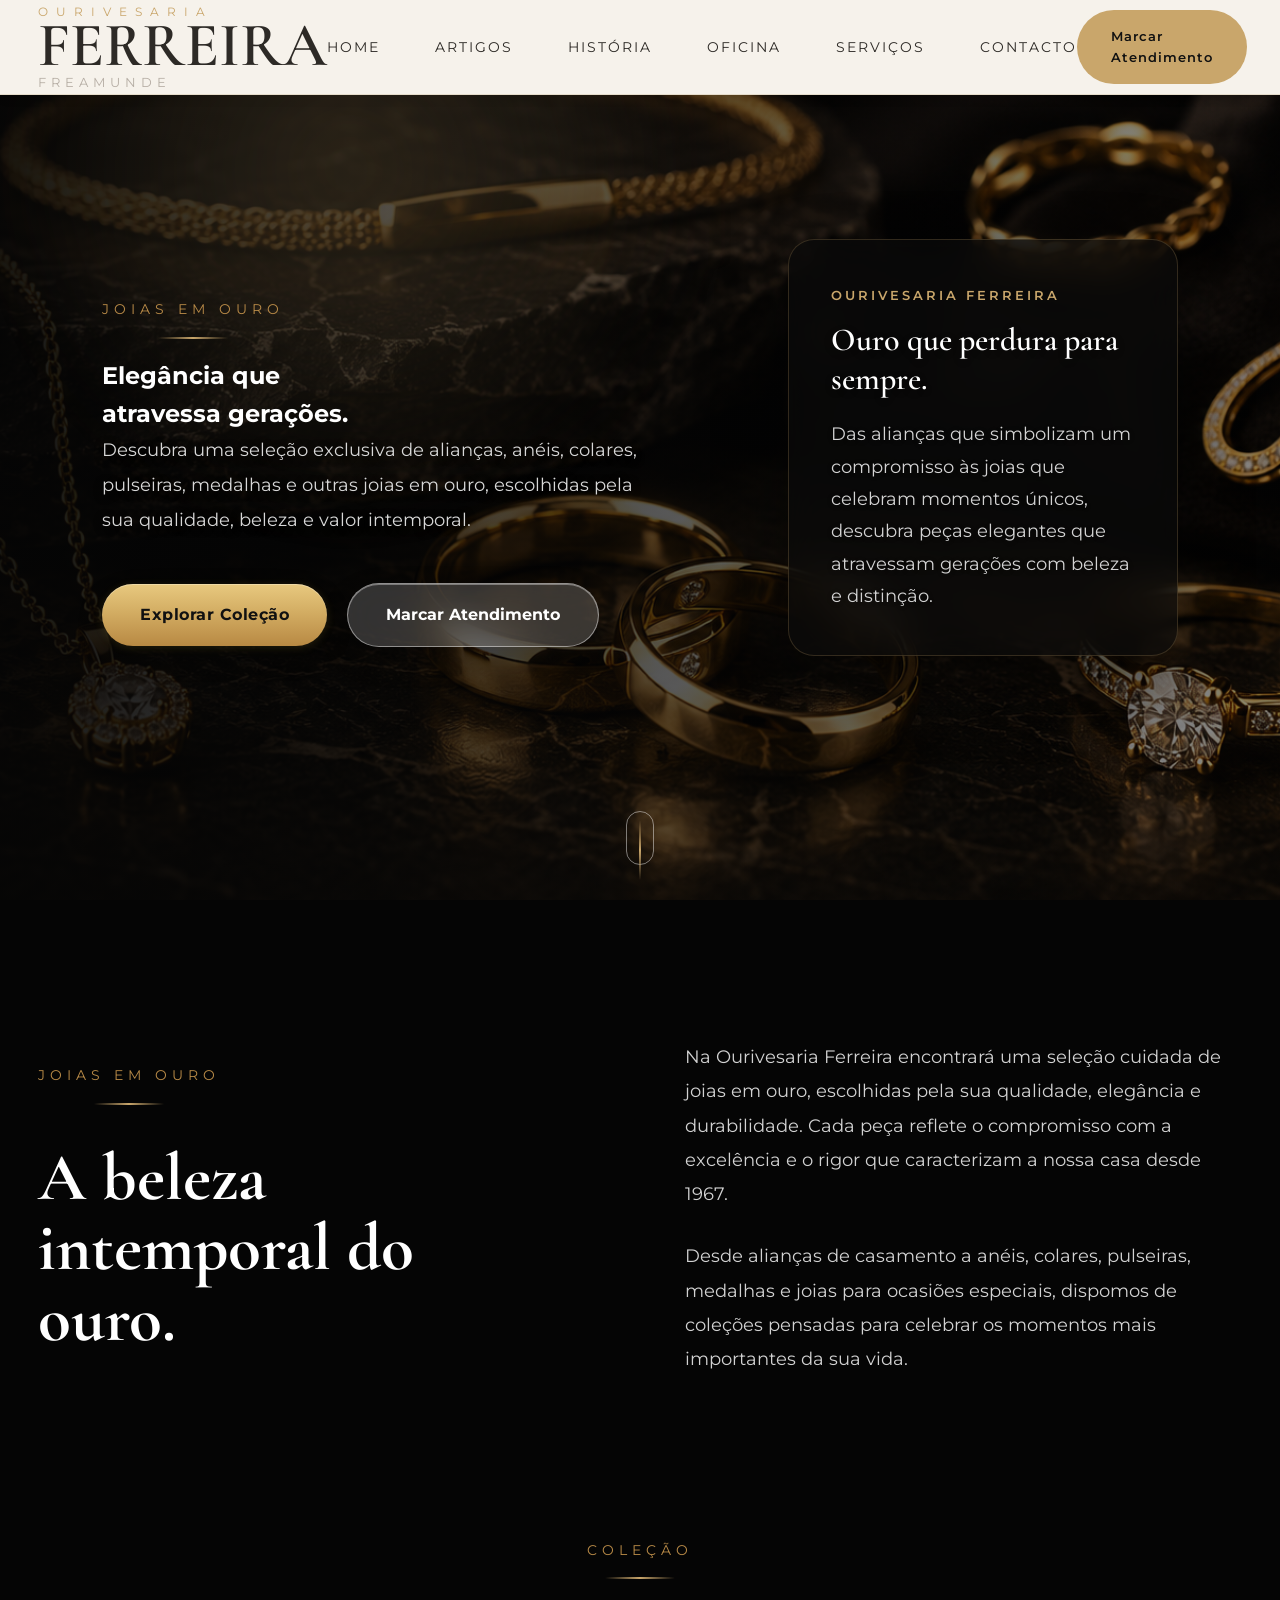
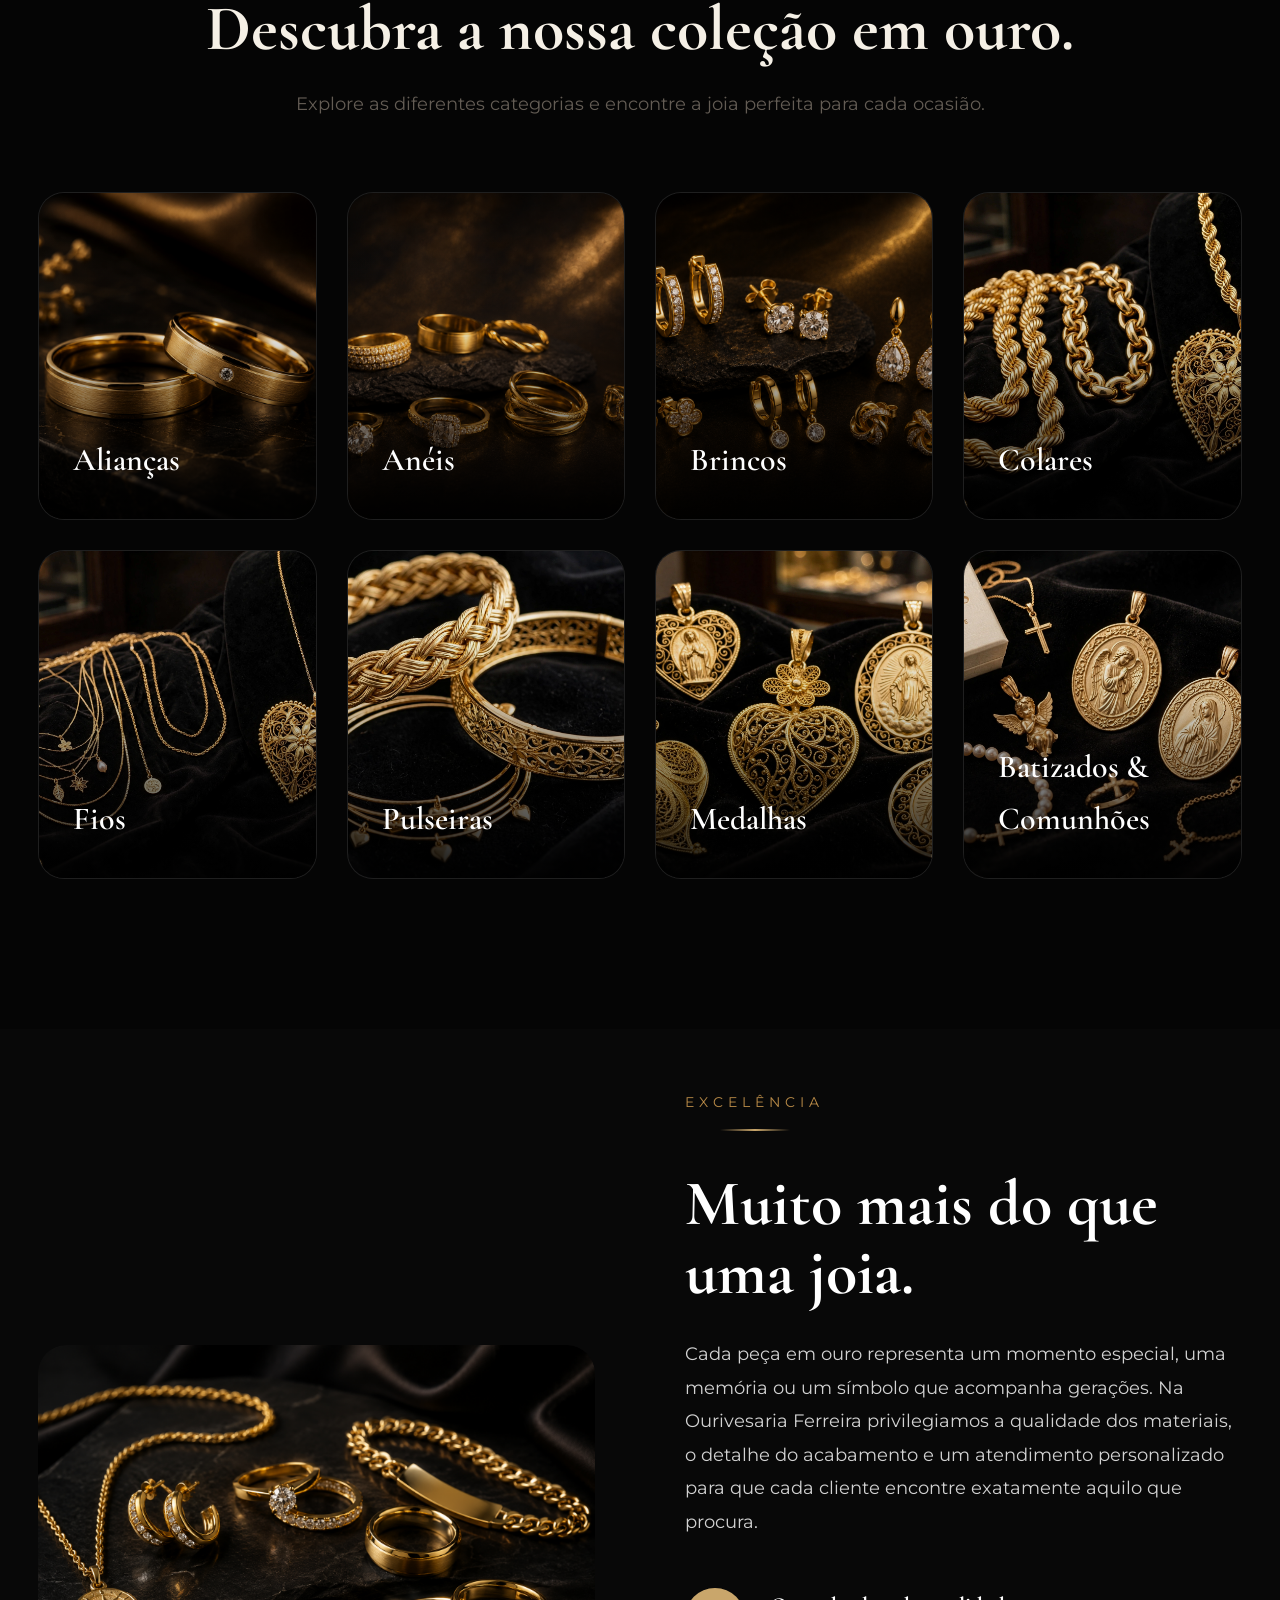
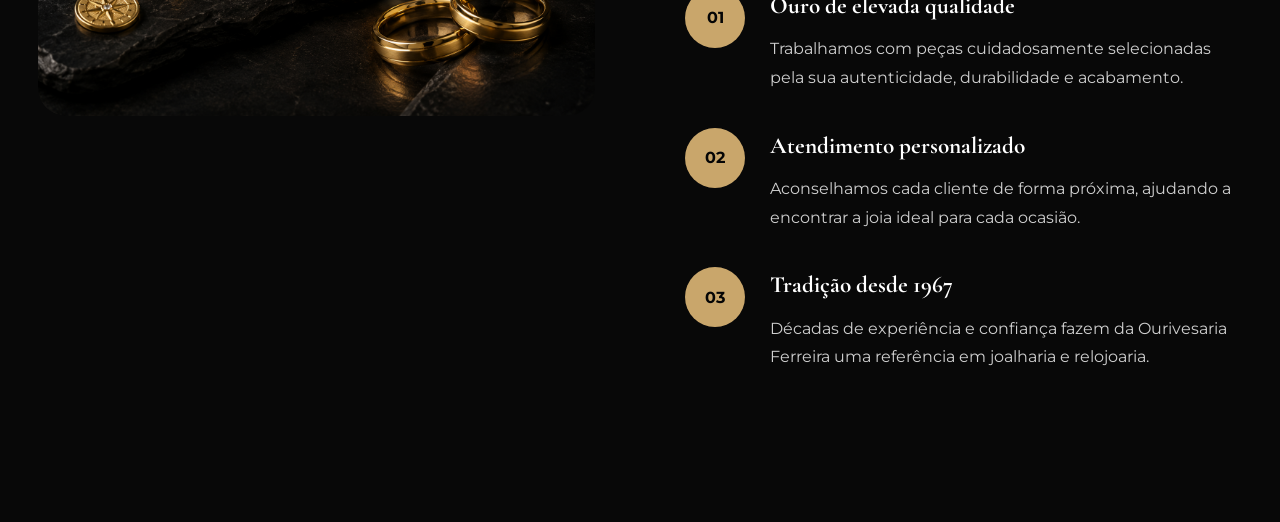
==== commit c4f9cffe: "Corrige link de morada e reforça segurança/acessibilidade nos contactos - Corrige tag <a> do link "V" ====
--- a/artigos/ouro.html
+++ b/artigos/ouro.html
@@ -43,11 +43,9 @@
 
             </span>
 
-            <h1>
-
+            <span class="logo-title">
                 FERREIRA
-
-            </h1>
+            </span>
 
             <span class="logo-location">
 
@@ -172,12 +170,10 @@
 
             </span>
 
-            <h2>
-
+            <h1>
                 Elegância que<br>
                 atravessa gerações.
-
-            </h2>
+            </h1>
 
             <p>
 
--- a/assets/css/style.css
+++ b/assets/css/style.css
@@ -73,6 +73,8 @@
 
 :root{
 
+    color-scheme: light;
+
     --gold:#C9A66B;
     --gold-light:#E4C995;
     --gold-dark:#9E7A46;
@@ -95,6 +97,8 @@
 
     0 15px 40px rgba(0,0,0,.25);
 
+    --color-bg:#F7F4EE;
+
 }
 
 /*=========================
@@ -159,7 +163,7 @@
 
     display:inline-block;
 
-    color:var(--gold);
+    color:#B88A47;
 
     font-size:14px;
 
@@ -168,6 +172,12 @@
     text-transform:uppercase;
 
     margin-bottom:18px;
+
+}
+
+.history-mobile-tag{
+
+    display:none;
 
 }
 
@@ -407,7 +417,7 @@
 
 }
 
-.logo h1{
+.logo-title{
 
     font-family:'Cormorant Garamond',serif;
 
@@ -590,7 +600,7 @@
 .mobile-toggle span{
     width:100%;
     height:2px;
-    background:#fff;
+    background:#2F2A26;
     transition:.35s ease;
 }
 
@@ -1443,7 +1453,7 @@
 
     transform:scale(1.08);
 
-    opacity:.45;
+    opacity:.75;
 
 }
 
@@ -1465,6 +1475,14 @@
 
 }
 
+.atelier .container{
+
+    position:relative;
+
+    z-index:3;
+
+}
+
 /*==================================================
 CONTENT
 ==================================================*/
@@ -1489,19 +1507,28 @@
 
     margin:30px 0;
 
-    color:#2F2A24;
+    color:#FFFFFF;
 
 }
 
 .atelier-content p{
 
-    color:#5F5A53;
+    color:rgba(255,255,255,.90);
 
     font-size:19px;
 
     line-height:2;
 
     margin-bottom:45px;
+
+}
+
+.atelier .section-tag{
+
+    color:#E2C48A;
+
+    text-shadow:
+        0 0 4px rgba(226,196,138,.15);
 
 }
 
@@ -1820,7 +1847,14 @@
 
 .brands{
 
-    background: var(--color-bg);
+    background:linear-gradient(
+        180deg,
+        #F7F4EE 0%,
+        #F2ECE3 100%
+    );
+
+    padding-top:100px;
+    padding-bottom:120px;
 
 }
 
@@ -1836,381 +1870,399 @@
     justify-content:center;
     align-items:center;
 
-    margin-top:0;
+    margin-top:40px;
 
 }
 
 .brands-logos img{
 
     width:100%;
+    max-width:860px;
+    height:auto;
+
+    filter:
+        drop-shadow(0 10px 18px rgba(0,0,0,.08))
+        drop-shadow(0 2px 2px rgba(201,166,107,.12));
+
+    transition:.35s ease;
+
+}
+
+.brands-logos img:hover{
+
+    transform:translateY(-3px) scale(1.015);
+
+    filter:
+        drop-shadow(0 18px 35px rgba(0,0,0,.12))
+        drop-shadow(0 3px 6px rgba(201,166,107,.18));
+
+}
+
+/*==================================================
+TESTEMUNHOS
+==================================================*/
+
+.testimonials{
+
+    background:#090909;
+
+}
+
+.testimonials-slider{
+
+    display:grid;
+
+    grid-template-columns:repeat(3,1fr);
+
+    gap:45px;
+
+    margin-top:70px;
+
+}
+
+.testimonial-card{
+
+    position:relative;
+
+    padding:55px;
+
+    border-radius:26px;
+
+    background:linear-gradient(180deg,#171717,#0F0F0F);
+
+    border:1px solid rgba(200,165,106,.12);
+
+    transition:.45s ease;
+
+    overflow:hidden;
+
+}
+.testimonial-card:hover{
+
+    transform:translateY(-10px);
+
+    border-color:rgba(201,166,107,.35);
+
+    box-shadow:0 35px 80px rgba(0,0,0,.35);
+
+}
+
+.testimonial-stars{
+
+    color:var(--gold);
+
+    font-size:20px;
+
+    letter-spacing:6px;
+
+    margin-bottom:30px;
+
+}
+
+.testimonial-card p{
+
+    color:#CFCFCF;
+
+    font-size:17px;
+
+    line-height:2;
+
+    font-style:italic;
+
+    margin-bottom:40px;
+
+}
+
+.testimonial-card h4{
+
+    font-family:'Cormorant Garamond',serif;
+
+    font-size:30px;
+
+    font-weight:600;
+
+    margin-bottom:6px;
+
+}
+
+.testimonial-card::before{
+
+    content:"“";
+
+    position:absolute;
+
+    top:25px;
+
+    right:35px;
+
+    font-family:'Cormorant Garamond',serif;
+
+    font-size:130px;
+
+    line-height:1;
+
+    color:rgba(201,166,107,.08);
+
+}
+
+/*==================================================
+CTA
+==================================================*/
+
+.cta{
+
+    padding:50px 0;
+
+    background: var(--color-bg);
+
+}
+
+.cta-box{
+
+    max-width:950px;
+
+    margin:auto;
+
+    text-align:center;
+
+    padding:90px 70px;
+
+    border-radius:32px;
+
+    background:#FFFFFF;
+
+    border:1px solid rgba(201,166,107,.18);
+
+    box-shadow:
+        0 22px 55px rgba(90,70,35,.10);
+
+}
+
+.cta-box span{
+
+    display:block;
+
+    color:#D4B57B;
+
+    letter-spacing:6px;
+
+    text-transform:uppercase;
+
+    margin-bottom:20px;
+
+    font-size:13px;
+
+    font-weight:600;
+
+    text-shadow:
+        0 1px 0 rgba(255,255,255,.95),
+        0 0 12px rgba(212,181,123,.28);
+
+}
+
+.cta-box h2{
+
+    font-family:'Cormorant Garamond',serif;
+
+    font-size:72px;
+
+    line-height:1;
+
+    margin-bottom:30px;
+
+    color:#2f2a26;
+
+}
+
+.cta-box p{
+
     max-width:700px;
-    height:auto;
-
-    transition:.4s;
-
-}
-
-.brands-logos img:hover{
-
-    transform:scale(1.02);
-
-}
-
-/*==================================================
-TESTEMUNHOS
-==================================================*/
-
-.testimonials{
-
-    background:#090909;
-
-}
-
-.testimonials-slider{
+
+    margin:0 auto 45px;
+
+    color:#6d665f;
+
+    line-height:1.9;
+
+    font-size:18px;
+
+}
+
+
+/*==================================================
+CONTACTOS
+==================================================*/
+
+.contact{
+
+    background:var(--color-bg);
+
+}
+
+.contact .container{
 
     display:grid;
 
-    grid-template-columns:repeat(3,1fr);
-
-    gap:45px;
-
-    margin-top:70px;
-
-}
-
-.testimonial-card{
-
-    position:relative;
-
-    padding:55px;
-
-    border-radius:26px;
-
-    background:linear-gradient(180deg,#171717,#0F0F0F);
-
-    border:1px solid rgba(200,165,106,.12);
-
-    transition:.45s ease;
-
-    overflow:hidden;
-
-}
-.testimonial-card:hover{
-
-    transform:translateY(-10px);
-
-    border-color:rgba(201,166,107,.35);
-
-    box-shadow:0 35px 80px rgba(0,0,0,.35);
-
-}
-
-.testimonial-stars{
+    grid-template-columns:.65fr 1.35fr;
+
+    gap:70px;
+
+    align-items:start;
+
+}
+
+/*==================================================
+INFORMAÇÕES
+==================================================*/
+
+.contact-info h2{
+
+    font-family:'Cormorant Garamond',serif;
+
+    font-size:60px;
+
+    line-height:1;
+
+    margin:0 0 35px;
+
+    color:#2f2a26;
+
+}
+
+.contact-info > p{
+
+    color:#6d665f;
+
+    line-height:2;
+
+    font-size:18px;
+
+    margin-bottom:55px;
+
+}
+
+.contact-list{
+
+    display:flex;
+
+    flex-direction:column;
+
+    gap:25px;
+
+}
+
+.contact-item{
+
+    display:flex;
+
+    align-items:flex-start;
+
+    gap:18px;
+
+    padding:18px;
+
+    border-radius:18px;
+
+    background:#ffffff;
+
+    border:1px solid rgba(212,175,55,.12);
+
+    box-shadow:0 12px 35px rgba(0,0,0,.06);
+
+    transition:.4s ease;
+
+}
+
+.contact-item:hover{
+
+    transform:translateY(-6px);
+
+    border-color:rgba(212,175,55,.35);
+
+    box-shadow:0 20px 45px rgba(0,0,0,.10);
+
+}
+
+.contact-icon{
+
+    width:60px;
+
+    height:60px;
+
+    display:flex;
+
+    align-items:center;
+
+    justify-content:center;
+
+    border-radius:50%;
+
+    background:rgba(212,175,55,.10);
+
+    border:1px solid rgba(212,175,55,.22);
 
     color:var(--gold);
 
-    font-size:20px;
-
-    letter-spacing:6px;
-
-    margin-bottom:30px;
-
-}
-
-.testimonial-card p{
-
-    color:#CFCFCF;
-
-    font-size:17px;
-
-    line-height:2;
-
-    font-style:italic;
-
-    margin-bottom:40px;
-
-}
-
-.testimonial-card h4{
+    font-size:24px;
+
+    flex-shrink:0;
+
+}
+
+.contact-item h4{
 
     font-family:'Cormorant Garamond',serif;
 
-    font-size:30px;
+    font-size:28px;
+
+    margin-bottom:8px;
+
+    color:#2f2a26;
+
+}
+
+.contact-item p{
+
+    color:#6d665f;
+
+    line-height:1.8;
+
+}
+
+.contact-item a{
+
+    color:#2f2a26;
+
+    text-decoration:none;
 
     font-weight:600;
 
-    margin-bottom:6px;
-
-}
-
-.testimonial-card::before{
-
-    content:"“";
-
-    position:absolute;
-
-    top:25px;
-
-    right:35px;
-
-    font-family:'Cormorant Garamond',serif;
-
-    font-size:130px;
-
-    line-height:1;
-
-    color:rgba(201,166,107,.08);
-
-}
-
-/*==================================================
-CTA
-==================================================*/
-
-.cta{
-
-    padding:180px 0;
-
-    background: var(--color-bg);
-
-}
-
-.cta-box{
-
-    max-width:950px;
-
-    margin:auto;
-
-    text-align:center;
-
-    padding:90px 70px;
-
-    border-radius:32px;
-
-    background:rgba(255,255,255,.04);
-
-    
-
-    border:1px solid rgba(255,255,255,.08);
-
-}
-
-.cta-box span{
-
-    display:block;
+    transition:.3s;
+
+}
+
+.contact-item a:hover{
 
     color:var(--gold);
 
-    letter-spacing:6px;
-
-    text-transform:uppercase;
-
-    margin-bottom:20px;
-
-    font-size:13px;
-
-}
-
-.cta-box h2{
-
-    font-family:'Cormorant Garamond',serif;
-
-    font-size:72px;
-
-    line-height:1;
-
-    margin-bottom:30px;
-
-    color:#2f2a26;
-
-}
-
-.cta-box p{
-
-    max-width:700px;
-
-    margin:0 auto 45px;
-
-    color:#6d665f;
-
-    line-height:1.9;
-
-    font-size:18px;
-
-}
-
-
-/*==================================================
-CONTACTOS
-==================================================*/
-
-.contact{
-
-    background:var(--color-bg);
-
-}
-
-.contact .container{
-
-    display:grid;
-
-    grid-template-columns:1.05fr .95fr;
-
-    gap:120px;
-
-    align-items:start;
-
-}
-
-/*==================================================
-INFORMAÇÕES
-==================================================*/
-
-.contact-info h2{
-
-    font-family:'Cormorant Garamond',serif;
-
-    font-size:72px;
-
-    line-height:1;
-
-    margin:25px 0 35px;
-
-    color:#2f2a26;
-
-}
-
-.contact-info > p{
-
-    color:#6d665f;
-
-    line-height:2;
-
-    font-size:18px;
-
-    margin-bottom:55px;
-
-}
-
-.contact-list{
-
-    display:flex;
-
-    flex-direction:column;
-
-    gap:30px;
-
-}
-
-.contact-item{
-
-    display:flex;
-
-    align-items:flex-start;
-
-    gap:25px;
-
-    padding:32px;
-
-    border-radius:22px;
+}
+
+
+/*==================================================
+FORMULÁRIO
+==================================================*/
+
+.contact-form{
 
     background:#ffffff;
 
+    padding:40px;
+
+    border-radius:30px;
+
     border:1px solid rgba(212,175,55,.12);
 
-    box-shadow:0 12px 35px rgba(0,0,0,.06);
-
-    transition:.4s ease;
-
-}
-
-.contact-item:hover{
-
-    transform:translateY(-6px);
-
-    border-color:rgba(212,175,55,.35);
-
-    box-shadow:0 20px 45px rgba(0,0,0,.10);
-
-}
-
-.contact-icon{
-
-    width:70px;
-
-    height:70px;
-
-    display:flex;
-
-    align-items:center;
-
-    justify-content:center;
-
-    border-radius:50%;
-
-    background:rgba(212,175,55,.10);
-
-    border:1px solid rgba(212,175,55,.22);
-
-    color:var(--gold);
-
-    font-size:28px;
-
-    flex-shrink:0;
-
-}
-
-.contact-item h4{
-
-    font-family:'Cormorant Garamond',serif;
-
-    font-size:28px;
-
-    margin-bottom:8px;
-
-    color:#2f2a26;
-
-}
-
-.contact-item p{
-
-    color:#6d665f;
-
-    line-height:1.8;
-
-}
-
-.contact-item a{
-
-    color:#2f2a26;
-
-    text-decoration:none;
-
-    font-weight:600;
-
-    transition:.3s;
-
-}
-
-.contact-item a:hover{
-
-    color:var(--gold);
-
-}
-
-/*==================================================
-FORMULÁRIO
-==================================================*/
-
-.contact-form{
-
-    background:#ffffff;
-
-    padding:55px;
-
-    border-radius:30px;
-
-    border:1px solid rgba(212,175,55,.12);
+    margin-top:280px;
 
     box-shadow:
         0 20px 60px rgba(0,0,0,.08),
@@ -2228,9 +2280,12 @@
 
 }
 
+
 .contact-form input,
 .contact-form textarea{
 
+    color-scheme: light;
+
     width:100%;
 
     padding:18px 22px;
@@ -2241,9 +2296,14 @@
 
     border-radius:14px;
 
-    color:var(--dark);
+    color:#2f2a26;
+    -webkit-text-fill-color:#2f2a26;
+    caret-color:#2f2a26;
 
     font-size:16px;
+
+    appearance:none;
+    -webkit-appearance:none;
 
     transition:.35s;
 
@@ -2256,6 +2316,23 @@
 
 }
 
+.contact-form input:-webkit-autofill,
+.contact-form input:-webkit-autofill:hover,
+.contact-form input:-webkit-autofill:focus,
+.contact-form input:-webkit-autofill:active,
+.contact-form textarea:-webkit-autofill,
+.contact-form textarea:-webkit-autofill:hover,
+.contact-form textarea:-webkit-autofill:focus,
+.contact-form textarea:-webkit-autofill:active{
+
+    -webkit-text-fill-color:#2f2a26 !important;
+    caret-color:#2f2a26;
+    -webkit-box-shadow:0 0 0 1000px #ffffff inset !important;
+    box-shadow:0 0 0 1000px #ffffff inset !important;
+    transition:background-color 9999s ease-in-out 0s;
+
+}
+
 .contact-form textarea{
 
     resize:vertical;
@@ -2265,7 +2342,7 @@
 }
 
 .contact-form input:focus,
-.contact-form textarea:focus{
+.contact-form textarea:focus{ 
 
     border-color:var(--gold);
 
@@ -2275,6 +2352,18 @@
 
 }
 
+.whatsapp-note{
+
+    margin:14px 0 26px;
+
+    color:#6d665f;
+
+    font-size:14px;
+
+    line-height:1.7;
+
+}
+
 .contact-form button{
 
     margin-top:10px;
@@ -2293,11 +2382,15 @@
 
     position:relative;
 
-    background:var(--color-bg);
+    background:linear-gradient(
+        180deg,
+        #F6F2EB 0%,
+        #EFE8DE 100%
+    );
 
     padding:120px 0 40px;
 
-    border-top:1px solid rgba(212,175,55,.12);
+    border-top:1px solid rgba(201,166,107,.18);
 
 }
 
@@ -2351,15 +2444,22 @@
 
     display:block;
 
-    color:var(--gold);
+    color:#C9A66B;
 
     letter-spacing:6px;
 
     font-size:12px;
 
+    font-weight:700;
+
     text-transform:uppercase;
 
     margin-bottom:8px;
+
+    text-shadow:
+        0 1px 0 rgba(255,255,255,.95),
+        0 1px 2px rgba(158,122,70,.20),
+        0 0 10px rgba(201,166,107,.25);
 
 }
 
@@ -2809,7 +2909,7 @@
         letter-spacing:4px;
     }
 
-    .logo h1{
+    .logo-title{
         font-size:36px;
     }
 
@@ -2838,37 +2938,41 @@
 
     .hero-video img{
 
-    object-fit:contain;
-
-    object-position:top center;
-
-    transform:none;
+        object-fit:contain;
+        object-position:top center;
+        transform:none;
 
     }
 
     .hero-light{
 
-    background:
-    radial-gradient(circle at 75% 30%,rgba(201,166,107,.18),transparent 35%),
-    rgba(5,5,5,.15);
+        background:
+        radial-gradient(circle at 75% 30%,rgba(201,166,107,.18),transparent 35%),
+        rgba(5,5,5,.28);
 
     }
 
     .hero h2{
+
         font-size:54px;
+
+        text-shadow:
+            0 3px 8px rgba(0,0,0,.45),
+            0 10px 24px rgba(0,0,0,.25);
+
     }
 
     .hero p{
 
-    font-size:20px;
-
-    line-height:1.8;
-
-    color:#F5F5F5;
-
-    text-shadow:
-        0 4px 10px rgba(0,0,0,.98),
-        0 0 22px rgba(0,0,0,.70);
+        font-size:20px;
+
+        line-height:1.8;
+
+        color:#FFFFFF;
+
+        text-shadow:
+            0 2px 8px rgba(0,0,0,.40),
+            0 0 14px rgba(0,0,0,.20);
 
     }
 
@@ -3104,4 +3208,4 @@
 
     }
 
-}
+}
--- a/assets/css/landing-pages.css
+++ b/assets/css/landing-pages.css
@@ -1,1013 +1,694 @@
-/*==================================================
-LANDING PAGES
-==================================================*/
-
-
-
-/*==================================================
-HERO
-==================================================*/
-
-.hero{
-
-    position:relative;
-
-    min-height:100vh;
-
-    display:flex;
-
-    align-items:center;
-
-    overflow:hidden;
-
-    background:#050505;
-
-}
-
-.hero-video{
-
-    position:absolute;
-
-    inset:0;
-
-    z-index:1;
-
-}
-
-.hero-img{
-
-    width:100%;
-
-    height:100%;
-
-    object-fit:cover;
-
-    object-position:center;
-
-    transform:scale(1.03);
-
-    transition:transform 8s ease;
-
-}
-
-.hero:hover .hero-img{
-
-    transform:scale(1.08);
-
-}
-
-.hero-overlay{
-
-    position:absolute;
-
-    inset:0;
-
-    background:
-        linear-gradient(
-            90deg,
-            rgba(5,5,5,.92) 0%,
-            rgba(5,5,5,.75) 35%,
-            rgba(5,5,5,.45) 100%
-        );
-
-    z-index:2;
-
-}
-
-.hero-light{
-
-    position:absolute;
-
-    top:-20%;
-
-    right:-10%;
-
-    width:700px;
-
-    height:700px;
-
-    border-radius:50%;
-
-    background:radial-gradient(
-
-        rgba(201,166,107,.18),
-
-        transparent 70%
-
+/* ==================================================
+   LANDING PAGES
+   ================================================== */
+
+/* ==================================================
+   HERO
+   ================================================== */
+
+.hero {
+    position: relative;
+    min-height: 100vh;
+    display: flex;
+    align-items: center;
+    overflow: hidden;
+    background: #050505;
+}
+
+.hero-video {
+    position: absolute;
+    inset: 0;
+    z-index: 1;
+}
+
+.hero-img {
+    width: 100%;
+    height: 100%;
+    object-fit: cover;
+    object-position: center;
+    transform: scale(1.03);
+    transition: transform 8s ease;
+}
+
+.hero:hover .hero-img {
+    transform: scale(1.08);
+}
+
+.hero-overlay {
+    position: absolute;
+    inset: 0;
+    background: linear-gradient(
+        90deg,
+        rgba(5, 5, 5, .92) 0%,
+        rgba(5, 5, 5, .75) 35%,
+        rgba(5, 5, 5, .45) 100%
     );
-
-    filter:blur(40px);
-
-    z-index:2;
-
-    pointer-events:none;
-
-}
-
-.hero-container{
-
-    position:relative;
-
-    z-index:3;
-
-    width:100%;
-
-    display:grid;
-
-    grid-template-columns:1fr 420px;
-
-    gap:90px;
-
-    align-items:center;
-
-}
-
-.hero-left{
-
-    max-width:700px;
-
-}
-
-.hero-left h2{
-
-    margin:25px 0;
-
-    font-size:5rem;
-
-    line-height:1;
-
-    color:#fff;
-
-}
-
-.hero-left p{
-
-    max-width:620px;
-
-    margin-bottom:45px;
-
-    color:#d8d8d8;
-
-    font-size:1.15rem;
-
-    line-height:1.9;
-
-}
-
-.hero-buttons{
-
-    display:flex;
-
-    gap:20px;
-
-    flex-wrap:wrap;
-
-}
-
-.hero-right{
-
-    display:flex;
-
-    justify-content:flex-end;
-
-}
-
-.floating-card{
-
-    width:100%;
-
-    max-width:390px;
-
-    padding:42px;
-
-    border-radius:26px;
-
-    background:rgba(10,10,10,.72);
-
-    backdrop-filter:blur(18px);
-
-    -webkit-backdrop-filter:blur(18px);
-
-    border:1px solid rgba(201,166,107,.22);
-
-    box-shadow:
-
-        0 30px 70px rgba(0,0,0,.45);
-
-}
-
-.floating-card span{
-
-    display:inline-block;
-
-    margin-bottom:15px;
-
-    color:#C9A66B;
-
-    font-size:.8rem;
-
-    font-weight:600;
-
-    letter-spacing:3px;
-
-}
-
-.floating-card h3{
-
-    margin-bottom:20px;
-
-    color:#fff;
-
-    font-size:2rem;
-
-    line-height:1.2;
-
-}
-
-.floating-card p{
-
-    color:#d3d3d3;
-
-    line-height:1.8;
-
-}
-
-.scroll-indicator{
-
-    position:absolute;
-
-    left:50%;
-
-    bottom:35px;
-
-    transform:translateX(-50%);
-
-    z-index:4;
-
-}
-
-.scroll-indicator span{
-
-    display:block;
-
-    width:2px;
-
-    height:60px;
-
-    border-radius:20px;
-
-    background:linear-gradient(
-
-        transparent,
-
-        #C9A66B,
-
-        transparent
-
+    z-index: 2;
+}
+
+.hero-light {
+    position: absolute;
+    top: -20%;
+    right: -10%;
+    width: 700px;
+    height: 700px;
+    border-radius: 50%;
+    background: radial-gradient(rgba(201, 166, 107, .18), transparent 70%);
+    filter: blur(40px);
+    z-index: 2;
+    pointer-events: none;
+}
+
+.hero-container {
+    position: relative;
+    z-index: 3;
+    width: 100%;
+    display: grid;
+    grid-template-columns: 1fr 420px;
+    gap: 90px;
+    align-items: center;
+}
+
+.hero-left {
+    max-width: 700px;
+}
+
+.hero-gold .section-tag,
+.hero-silver .section-tag,
+.hero-watches .section-tag {
+    margin-top: 50px;
+}
+
+.hero-left h2 {
+    margin: 25px 0;
+    font-family: 'Cormorant Garamond', serif;
+    font-size: 5rem;
+    line-height: 1;
+    color: #fff;
+}
+
+.hero-left p {
+    max-width: 620px;
+    margin-bottom: 45px;
+    color: #d8d8d8;
+    font-size: 1.15rem;
+    line-height: 1.9;
+}
+
+.hero-buttons {
+    display: flex;
+    gap: 20px;
+    flex-wrap: wrap;
+}
+
+.hero-right {
+    display: flex;
+    justify-content: flex-end;
+}
+
+.floating-card {
+    width: 100%;
+    max-width: 390px;
+    padding: 42px;
+    border-radius: 26px;
+    background: rgba(10, 10, 10, .72);
+    backdrop-filter: blur(18px);
+    -webkit-backdrop-filter: blur(18px);
+    border: 1px solid rgba(201, 166, 107, .22);
+    box-shadow: 0 30px 70px rgba(0, 0, 0, .45);
+}
+
+.floating-card span {
+    display: inline-block;
+    margin-bottom: 15px;
+    color: #C9A66B;
+    font-size: .8rem;
+    font-weight: 600;
+    letter-spacing: 3px;
+}
+
+.floating-card h3 {
+    margin-bottom: 20px;
+    font-family: 'Cormorant Garamond', serif;
+    color: #fff;
+    font-size: 2rem;
+    line-height: 1.2;
+}
+
+.floating-card p {
+    color: #d3d3d3;
+    line-height: 1.8;
+}
+
+.scroll-indicator {
+    position: absolute;
+    left: 50%;
+    bottom: 35px;
+    transform: translateX(-50%);
+    z-index: 4;
+}
+
+.scroll-indicator span {
+    display: block;
+    width: 2px;
+    height: 60px;
+    border-radius: 20px;
+    background: linear-gradient(transparent, #C9A66B, transparent);
+    animation: scrollGlow 2.5s infinite;
+}
+
+@keyframes scrollGlow {
+    0% {
+        opacity: .25;
+        transform: translateY(0);
+    }
+    50% {
+        opacity: 1;
+        transform: translateY(10px);
+    }
+    100% {
+        opacity: .25;
+        transform: translateY(0);
+    }
+}
+
+/* ==================================================
+   INTRODUÇÃO
+   ================================================== */
+
+.gold-intro {
+    padding: 140px 0 100px;
+    background: #050505;
+}
+
+.intro-grid {
+    display: grid;
+    grid-template-columns: 1fr 1fr;
+    gap: 90px;
+    align-items: center;
+}
+
+.intro-left {
+    max-width: 520px;
+}
+
+.intro-left h2 {
+    margin-top: 20px;
+    font-family: 'Cormorant Garamond', serif;
+    font-size: 4.2rem;
+    line-height: 1.05;
+    color: #ffffff;
+}
+
+.intro-right {
+    max-width: 620px;
+}
+
+.intro-right p {
+    margin-bottom: 28px;
+    color: #d2d2d2;
+    font-size: 1.1rem;
+    line-height: 1.95;
+}
+
+.intro-right p:last-child {
+    margin-bottom: 0;
+}
+
+/* ==================================================
+   CATEGORIAS
+   ================================================== */
+
+.gold-categories {
+    padding: 60px 0 150px;
+    background: #050505;
+}
+
+.gold-categories .section-header h2 {
+    color: #F5F0E6;
+}
+
+.categories-grid {
+    display: grid;
+    grid-template-columns: repeat(4, 1fr);
+    gap: 30px;
+    margin-top: 70px;
+}
+
+.category-card {
+    position: relative;
+    overflow: hidden;
+    border-radius: 26px;
+    aspect-ratio: 1 / 1.18;
+    cursor: pointer;
+    background: #111;
+    border: 1px solid rgba(255, 255, 255, .06);
+    transition:
+        transform .45s ease,
+        box-shadow .45s ease,
+        border-color .45s ease;
+}
+
+.category-card img {
+    width: 100%;
+    height: 100%;
+    object-fit: cover;
+    transition: transform .9s ease;
+}
+
+.category-card::before {
+    content: "";
+    position: absolute;
+    inset: 0;
+    background: linear-gradient(
+        180deg,
+        rgba(0, 0, 0, 0),
+        rgba(0, 0, 0, .12) 45%,
+        rgba(0, 0, 0, .92)
     );
-
-    animation:scrollGlow 2.5s infinite;
-
-}
-
-@keyframes scrollGlow{
-
-    0%{
-
-        opacity:.25;
-
-        transform:translateY(0);
-
-    }
-
-    50%{
-
-        opacity:1;
-
-        transform:translateY(10px);
-
-    }
-
-    100%{
-
-        opacity:.25;
-
-        transform:translateY(0);
-
-    }
-
-}
-
-/*==================================================
-INTRODUÇÃO
-==================================================*/
-
-.gold-intro{
-
-    padding:140px 0 100px;
-
-    background:#050505;
-
-}
-
-.intro-grid{
-
-    display:grid;
-
-    grid-template-columns:1fr 1fr;
-
-    gap:90px;
-
-    align-items:center;
-
-}
-
-.intro-left{
-
-    max-width:520px;
-
-}
-
-.intro-left h2{
-
-    margin-top:20px;
-
-    font-size:4.2rem;
-
-    line-height:1.05;
-
-    color:#ffffff;
-
-}
-
-.intro-right{
-
-    max-width:620px;
-
-}
-
-.intro-right p{
-
-    margin-bottom:28px;
-
-    color:#d2d2d2;
-
-    font-size:1.1rem;
-
-    line-height:1.95;
-
-}
-
-.intro-right p:last-child{
-
-    margin-bottom:0;
-
-}
-
-
-
-/*==================================================
-CATEGORIAS
-==================================================*/
-
-.gold-categories{
-
-    padding:60px 0 150px;
-
-    background:#050505;
-
-}
-
-.categories-grid{
-
-    display:grid;
-
-    grid-template-columns:repeat(4,1fr);
-
-    gap:30px;
-
-    margin-top:70px;
-
-}
-
-.category-card{
-
-    position:relative;
-
-    overflow:hidden;
-
-    border-radius:26px;
-
-    aspect-ratio:1 / 1.18;
-
-    cursor:pointer;
-
-    background:#111;
-
-    border:1px solid rgba(255,255,255,.06);
-
+    z-index: 1;
+    transition: .45s;
+}
+
+.category-overlay {
+    position: absolute;
+    left: 0;
+    right: 0;
+    bottom: 0;
+    z-index: 2;
+    padding: 34px;
+}
+
+.category-overlay h3 {
+    margin: 0;
+    font-family: 'Cormorant Garamond', serif;
+    color: #ffffff;
+    font-size: 2rem;
+    font-weight: 600;
+    transition: .35s;
+}
+
+.category-card:hover {
+    transform: translateY(-12px);
+    border-color: rgba(201, 166, 107, .35);
+    box-shadow: 0 25px 70px rgba(0, 0, 0, .45);
+}
+
+.category-card:hover img {
+    transform: scale(1.08);
+}
+
+.category-card:hover::before {
+    background: linear-gradient(
+        180deg,
+        rgba(0, 0, 0, 0),
+        rgba(0, 0, 0, .18) 40%,
+        rgba(0, 0, 0, .95)
+    );
+}
+
+.category-card:hover h3 {
+    color: #C9A66B;
+}
+
+/* ==================================================
+   EXCELÊNCIA
+   ================================================== */
+
+.gold-quality {
+    padding: 150px 0;
+    background: #080808;
+}
+
+.quality-grid {
+    display: grid;
+    grid-template-columns: 1fr 1fr;
+    gap: 90px;
+    align-items: center;
+}
+
+.quality-image {
+    position: relative;
+    overflow: hidden;
+    border-radius: 28px;
+}
+
+.quality-image img {
+    width: 100%;
+    display: block;
+    border-radius: 28px;
+    transition: transform .8s ease;
+}
+
+.quality-image:hover img {
+    transform: scale(1.05);
+}
+
+.quality-content {
+    max-width: 620px;
+}
+
+.quality-content h2 {
+    margin: 20px 0 30px;
+    font-family: 'Cormorant Garamond', serif;
+    font-size: 4rem;
+    line-height: 1.08;
+}
+
+.quality-content > p {
+    margin-bottom: 50px;
+    color: #d2d2d2;
+    font-size: 1.1rem;
+    line-height: 1.9;
+}
+
+.quality-features {
+    display: flex;
+    flex-direction: column;
+    gap: 35px;
+}
+
+.feature {
+    display: flex;
+    align-items: flex-start;
+    gap: 25px;
+}
+
+.feature-number {
+    flex-shrink: 0;
+    width: 60px;
+    height: 60px;
+    border-radius: 50%;
+    display: flex;
+    align-items: center;
+    justify-content: center;
+    background: #C9A66B;
+    color: #050505;
+    font-weight: 700;
+    font-size: 1rem;
+}
+
+.feature h3 {
+    margin-bottom: 10px;
+    font-family: 'Cormorant Garamond', serif;
+    font-size: 1.45rem;
+    color: #ffffff;
+}
+
+.feature p {
+    color: #cfcfcf;
+    line-height: 1.8;
+}
+
+/* ==================================================
+   SERVIÇOS
+   ================================================== */
+
+.gold-services {
+    padding: 150px 0;
+    background: #050505;
+}
+
+.services-grid {
+    display: grid;
+    grid-template-columns: repeat(2, 1fr);
+    gap: 35px;
+    margin-top: 70px;
+}
+
+.service-card {
+    padding: 45px;
+    border-radius: 24px;
+    background: #111111;
+    border: 1px solid rgba(255, 255, 255, .06);
     transition:
-
-        transform .45s ease,
-
-        box-shadow .45s ease,
-
-        border-color .45s ease;
-
-}
-
-.category-card img{
-
-    width:100%;
-
-    height:100%;
-
-    object-fit:cover;
-
-    transition:transform .9s ease;
-
-}
-
-.category-card::before{
-
-    content:"";
-
-    position:absolute;
-
-    inset:0;
-
-    background:linear-gradient(
-
-        180deg,
-
-        rgba(0,0,0,0),
-
-        rgba(0,0,0,.12) 45%,
-
-        rgba(0,0,0,.92)
-
-    );
-
-    z-index:1;
-
-    transition:.45s;
-
-}
-
-.category-overlay{
-
-    position:absolute;
-
-    left:0;
-
-    right:0;
-
-    bottom:0;
-
-    z-index:2;
-
-    padding:34px;
-
-}
-
-.category-overlay h3{
-
-    margin:0;
-
-    color:#ffffff;
-
-    font-size:2rem;
-
-    font-weight:600;
-
-    transition:.35s;
-
-}
-
-.category-card:hover{
-
-    transform:translateY(-12px);
-
-    border-color:rgba(201,166,107,.35);
-
-    box-shadow:
-
-        0 25px 70px rgba(0,0,0,.45);
-
-}
-
-.category-card:hover img{
-
-    transform:scale(1.08);
-
-}
-
-.category-card:hover::before{
-
-    background:linear-gradient(
-
-        180deg,
-
-        rgba(0,0,0,0),
-
-        rgba(0,0,0,.18) 40%,
-
-        rgba(0,0,0,.95)
-
-    );
-
-}
-
-.category-card:hover h3{
-
-    color:#C9A66B;
-
-}
-
-/*==================================================
-EXCELÊNCIA
-==================================================*/
-
-.gold-quality{
-
-    padding:150px 0;
-
-    background:#080808;
-
-}
-
-.quality-grid{
-
-    display:grid;
-
-    grid-template-columns:1fr 1fr;
-
-    gap:90px;
-
-    align-items:center;
-
-}
-
-.quality-image{
-
-    position:relative;
-
-    overflow:hidden;
-
-    border-radius:28px;
-
-}
-
-.quality-image img{
-
-    width:100%;
-
-    display:block;
-
-    border-radius:28px;
-
-    transition:transform .8s ease;
-
-}
-
-.quality-image:hover img{
-
-    transform:scale(1.05);
-
-}
-
-.quality-content{
-
-    max-width:620px;
-
-}
-
-.quality-content h2{
-
-    margin:20px 0 30px;
-
-    font-size:4rem;
-
-    line-height:1.08;
-
-}
-
-.quality-content>p{
-
-    margin-bottom:50px;
-
-    color:#d2d2d2;
-
-    font-size:1.1rem;
-
-    line-height:1.9;
-
-}
-
-.quality-features{
-
-    display:flex;
-
-    flex-direction:column;
-
-    gap:35px;
-
-}
-
-.feature{
-
-    display:flex;
-
-    align-items:flex-start;
-
-    gap:25px;
-
-}
-
-.feature-number{
-
-    flex-shrink:0;
-
-    width:60px;
-
-    height:60px;
-
-    border-radius:50%;
-
-    display:flex;
-
-    align-items:center;
-
-    justify-content:center;
-
-    background:#C9A66B;
-
-    color:#050505;
-
-    font-weight:700;
-
-    font-size:1rem;
-
-}
-
-.feature h3{
-
-    margin-bottom:10px;
-
-    font-size:1.45rem;
-
-    color:#ffffff;
-
-}
-
-.feature p{
-
-    color:#cfcfcf;
-
-    line-height:1.8;
-
-}
-
-
-
-/*==================================================
-SERVIÇOS
-==================================================*/
-
-.gold-services{
-
-    padding:150px 0;
-
-    background:#050505;
-
-}
-
-.services-grid{
-
-    display:grid;
-
-    grid-template-columns:repeat(2,1fr);
-
-    gap:35px;
-
-    margin-top:70px;
-
-}
-
-.service-card{
-
-    padding:45px;
-
-    border-radius:24px;
-
-    background:#111111;
-
-    border:1px solid rgba(255,255,255,.06);
-
-    transition:
-
         transform .4s ease,
-
         border-color .4s ease,
-
         box-shadow .4s ease;
-
-}
-
-.service-card:hover{
-
-    transform:translateY(-10px);
-
-    border-color:rgba(201,166,107,.35);
-
-    box-shadow:0 25px 60px rgba(0,0,0,.45);
-
-}
-
-.service-number{
-
-    width:60px;
-
-    height:60px;
-
-    border-radius:50%;
-
-    display:flex;
-
-    align-items:center;
-
-    justify-content:center;
-
-    margin-bottom:25px;
-
-    background:#C9A66B;
-
-    color:#050505;
-
-    font-weight:700;
-
-    font-size:1.1rem;
-
-}
-
-.service-card h3{
-
-    margin-bottom:18px;
-
-    font-size:1.7rem;
-
-    color:#ffffff;
-
-}
-
-.service-card p{
-
-    color:#d2d2d2;
-
-    line-height:1.8;
-
-}
-
-/*==================================================
-CTA
-==================================================*/
-
-.gold-cta{
-
-    padding:150px 0;
-
-    background:#080808;
-
-}
-
-.cta-box{
-
-    max-width:1050px;
-
-    margin:0 auto;
-
-    padding:90px 70px;
-
-    text-align:center;
-
-    border-radius:30px;
-
-    background:linear-gradient(
-        135deg,
-        rgba(18,18,18,.98),
-        rgba(8,8,8,.98)
-    );
-
-    border:1px solid rgba(201,166,107,.22);
-
-    box-shadow:
-        0 35px 80px rgba(0,0,0,.45);
-
-}
-
-.cta-box h2{
-
-    max-width:760px;
-
-    margin:25px auto;
-
-    font-size:3.5rem;
-
-    line-height:1.15;
-
-    color:#ffffff;
-
-}
-
-.cta-box p{
-
-    max-width:720px;
-
-    margin:0 auto 45px;
-
-    color:#d2d2d2;
-
-    font-size:1.1rem;
-
-    line-height:1.9;
-
-}
-
-.cta-buttons{
-
-    display:flex;
-
-    justify-content:center;
-
-    gap:20px;
-
-    flex-wrap:wrap;
-
-}
-
-
-
-/*==================================================
-RESPONSIVO
-==================================================*/
-
-@media (max-width:1200px){
-
+}
+
+.service-card:hover {
+    transform: translateY(-10px);
+    border-color: rgba(201, 166, 107, .35);
+    box-shadow: 0 25px 60px rgba(0, 0, 0, .45);
+}
+
+.service-number {
+    width: 60px;
+    height: 60px;
+    border-radius: 50%;
+    display: flex;
+    align-items: center;
+    justify-content: center;
+    margin-bottom: 25px;
+    background: #C9A66B;
+    color: #050505;
+    font-weight: 700;
+    font-size: 1.1rem;
+}
+
+.service-card h3 {
+    margin-bottom: 18px;
+    font-family: 'Cormorant Garamond', serif;
+    font-size: 1.7rem;
+    color: #ffffff;
+}
+
+.service-card p {
+    color: #d2d2d2;
+    line-height: 1.8;
+}
+
+/* ==================================================
+   CTA
+   ================================================== */
+
+.gold-cta {
+    padding: 150px 0;
+    background: #080808;
+}
+
+.cta-box {
+    max-width: 1050px;
+    margin: 0 auto;
+    padding: 90px 70px;
+    text-align: center;
+    border-radius: 30px;
+    background: linear-gradient(135deg, rgba(18, 18, 18, .98), rgba(8, 8, 8, .98));
+    border: 1px solid rgba(201, 166, 107, .22);
+    box-shadow: 0 35px 80px rgba(0, 0, 0, .45);
+}
+
+.cta-box h2 {
+    max-width: 760px;
+    margin: 25px auto;
+    font-family: 'Cormorant Garamond', serif;
+    font-size: 3.5rem;
+    line-height: 1.15;
+    color: #ffffff;
+}
+
+.cta-box p {
+    max-width: 720px;
+    margin: 0 auto 45px;
+    color: #d2d2d2;
+    font-size: 1.1rem;
+    line-height: 1.9;
+}
+
+.cta-buttons {
+    display: flex;
+    justify-content: center;
+    gap: 20px;
+    flex-wrap: wrap;
+}
+
+/* ==================================================
+   RELOJOARIA
+   ================================================== */
+
+.watch-categories {
+    padding-bottom: 0 !important;
+    margin-bottom: 0 !important;
+}
+
+.watch-categories .container {
+    padding-bottom: 0 !important;
+}
+
+.watch-categories .categories-grid {
+    display: flex;
+    justify-content: center;
+    gap: 0 !important;
+    margin-bottom: 0 !important;
+    padding: 0 40px !important;
+}
+
+.watch-categories .category-card {
+    position: relative;
+    width: 100%;
+    max-width: 1200px;
+    aspect-ratio: 2.8 / 1 !important;
+    height: auto !important;
+    min-height: 0 !important;
+    overflow: hidden;
+    border-radius: 26px !important;
+    background: transparent !important;
+    border: none !important;
+}
+
+.watch-categories .category-card::before {
+    display: none !important;
+}
+
+.watch-categories .category-card img {
+    display: block;
+    width: 100% !important;
+    height: 100% !important;
+    object-fit: cover !important;
+    object-position: center center !important;
+}
+
+/* Esconder conteúdo original do template */
+.watch-categories .category-card .category-content {
+    display: none !important;
+}
+
+/* Texto sobre a imagem */
+.watch-categories .category-overlay {
+    position: absolute;
+    inset: 0;
+    display: flex;
+    align-items: flex-end;
+    padding: 40px;
+    background: linear-gradient(to top, rgba(0, 0, 0, .75), rgba(0, 0, 0, 0));
+}
+
+.watch-categories .category-overlay h3 {
+    margin: 0;
+    font-size: 2.5rem;
+    color: #fff;
+}
+
+/* Tira só a margem de baixo */
+section.watch-categories {
+    padding-bottom: 0 !important;
+    margin-bottom: 0 !important;
+}
+
+section.watch-categories + section,
+#categorias + section {
+    padding-top: 60px !important;
+    margin-top: 0 !important;
+}
+
+/* ==================================================
+   RESPONSIVO
+   ================================================== */
+
+@media (max-width: 1200px) {
     .hero-container,
     .intro-grid,
-    .quality-grid{
-
-        grid-template-columns:1fr;
-
-        gap:60px;
-
-    }
-
-    .hero-right{
-
-        justify-content:flex-start;
-
-    }
-
-    .categories-grid{
-
-        grid-template-columns:repeat(2,1fr);
-
-    }
-
-}
-
-@media (max-width:992px){
-
-    .hero{
-
-        min-height:auto;
-
-        padding:180px 0 120px;
-
-    }
-
-    .hero-left h2{
-
-        font-size:4rem;
-
+    .quality-grid {
+        grid-template-columns: 1fr;
+        gap: 60px;
+    }
+
+    .hero-right {
+        justify-content: flex-start;
+    }
+
+    .categories-grid {
+        grid-template-columns: repeat(2, 1fr);
+    }
+}
+
+@media (max-width: 992px) {
+    .hero {
+        min-height: auto;
+        padding: 180px 0 120px;
+    }
+
+    .hero-left h2 {
+        font-size: 4rem;
     }
 
     .intro-left h2,
     .quality-content h2,
-    .cta-box h2{
-
-        font-size:3rem;
-
-    }
-
-    .services-grid{
-
-        grid-template-columns:1fr;
-
-    }
-
-}
-
-@media (max-width:768px){
-
+    .cta-box h2 {
+        font-size: 3rem;
+    }
+
+    .services-grid {
+        grid-template-columns: 1fr;
+    }
+}
+
+@media (max-width: 768px) {
     .gold-intro,
     .gold-categories,
     .gold-quality,
     .gold-services,
-    .gold-cta{
-
-        padding:100px 0;
-
-    }
-
-    .categories-grid{
-
-        grid-template-columns:1fr;
-
-    }
-
-    .hero-left h2{
-
-        font-size:3rem;
-
+    .gold-cta {
+        padding: 100px 0;
+    }
+
+    .categories-grid {
+        grid-template-columns: 1fr;
+    }
+
+    .hero-left h2 {
+        font-size: 3rem;
     }
 
     .intro-left h2,
     .quality-content h2,
-    .cta-box h2{
-
-        font-size:2.4rem;
-
-    }
-
-    .floating-card{
-
-        padding:30px;
-
-    }
-
-    .feature{
-
-        flex-direction:column;
-
-        gap:18px;
-
-    }
-
-    .cta-box{
-
-        padding:60px 35px;
-
-    }
-
-}
-
-@media (max-width:576px){
-
+    .cta-box h2 {
+        font-size: 2.4rem;
+    }
+
+    .floating-card {
+        padding: 30px;
+    }
+
+    .feature {
+        flex-direction: column;
+        gap: 18px;
+    }
+
+    .cta-box {
+        padding: 60px 35px;
+    }
+}
+
+@media (max-width: 576px) {
     .hero-buttons,
-    .cta-buttons{
-
-        flex-direction:column;
-
-        align-items:stretch;
-
+    .cta-buttons {
+        flex-direction: column;
+        align-items: stretch;
     }
 
     .hero-buttons a,
-    .cta-buttons a{
-
-        width:100%;
-
-        text-align:center;
-
-    }
-
-    .hero-left h2{
-
-        font-size:2.5rem;
-
+    .cta-buttons a {
+        width: 100%;
+        text-align: center;
+    }
+
+    .hero-left h2 {
+        font-size: 2.5rem;
     }
 
     .intro-left h2,
     .quality-content h2,
-    .cta-box h2{
-
-        font-size:2rem;
-
-    }
-
-    .category-overlay{
-
-        padding:25px;
-
-    }
-
-    .category-overlay h3{
-
-        font-size:1.6rem;
-
-    }
-
-}
-
+    .cta-box h2 {
+        font-size: 2rem;
+    }
+
+    .category-overlay {
+        padding: 25px;
+    }
+
+    .category-overlay h3 {
+        font-size: 1.6rem;
+    }
+}
--- a/assets/css/responsive.css
+++ b/assets/css/responsive.css
@@ -1,443 +1,453 @@
-/*==================================================
-RESPONSIVE
-==================================================*/
-
-/*=========================
-1400px
-=========================*/
-
-@media (max-width:1400px){
-
-    .container{
-        width:94%;
-    }
-
-    .hero h2{
-        font-size:82px;
-    }
-
-    .section-header h2{
-        font-size:64px;
-    }
-
-}
-
-/*=========================
-1200px
-=========================*/
-
-@media (max-width:1200px){
-
-    .hero-container{
-        grid-template-columns:1fr;
-        gap:70px;
-    }
-
-    .hero-right{
-        justify-content:flex-start;
-    }
-
-    .floating-card{
-        width:100%;
-        max-width:520px;
-    }
-
-    .history-grid{
-        grid-template-columns:1fr;
-    }
-
-    .contact .container{
-        grid-template-columns:1fr;
-    }
-
-    .footer-grid{
-        grid-template-columns:repeat(2,1fr);
-    }
-
-    .brands-grid{
-        grid-template-columns:repeat(3,1fr);
-    }
-
-    .services-grid{
-        grid-template-columns:repeat(2,1fr);
-    }
-
-    .articles-grid{
-        grid-template-columns:repeat(2,1fr);
-    }
-
-}
-
-/*=========================
-992px
-=========================*/
-
-@media (max-width:992px){
-
-    .header{
-        height:90px;
-    }
-
-    .navigation{
-        position:fixed;
-        top:90px;
-        left:0;
-        width:100%;
-        background:#090909;
-        padding:35px;
-        transform:translateY(-120%);
-        opacity:0;
-        visibility:hidden;
-        transition:.4s ease;
-        border-top:1px solid rgba(200,165,106,.12);
-        z-index:999;
-    }
-
-    .navigation.active{
-        transform:translateY(0);
-        opacity:1;
-        visibility:visible;
-    }
-
-    .navigation ul{
-        display:flex;
-        flex-direction:column;
-        align-items:center;
-        gap:22px;
-    }
-
-    .header-button{
-        display:none;
-    }
-
-    .mobile-toggle{
-        display:flex;
-    }
-
-    .logo h1{
-        font-size:50px;
-    }
-
-    .hero{
-        min-height:auto;
-        padding:180px 0 120px;
-    }
-
-    .hero h2{
-        font-size:68px;
-    }
-
-    .hero p{
-        font-size:18px;
-    }
-
-    .section-header h2{
-        font-size:56px;
-    }
-
-    .history-content h2{
-        font-size:58px;
-    }
-
-    .atelier-content h2{
-        font-size:60px;
-    }
-
-    .cta-box h2{
-        font-size:56px;
-    }
-
-    .contact-info h2{
-        font-size:56px;
-    }
-
-    .testimonials-slider{
-        grid-template-columns:1fr;
-    }
-
-    .history-stats{
-        grid-template-columns:1fr;
-    }
-
-    .atelier-features{
-        grid-template-columns:1fr;
-    }
-
-}
-
-/*=========================
-768px
-=========================*/
-
-@media (max-width:768px){
-
-    section{
-        padding:100px 0;
-    }
-
-    .hero{
-        text-align:center;
-        padding-top:160px;
-    }
-
-    .hero-left{
-        margin:auto;
-    }
-
-    .hero-tag{
-        justify-content:center;
-    }
-
-    .hero-tag::before{
-        display:none;
-    }
-
-    .hero h2{
-        font-size:56px;
-    }
-
-    .hero p{
-        font-size:17px;
-        margin:auto;
-    }
-
-    .hero-buttons{
-        flex-direction:column;
-        align-items:center;
-    }
-
-    .floating-card{
-        padding:40px;
-    }
-
-    .floating-card h3{
-        font-size:38px;
-    }
-
-    .articles-grid{
-
-        grid-template-columns:1fr;
-
-        gap:42px;
-
-    }
-
-    .article-card{
-
-        background:#161616;
-
+/* ==================================================
+   RESPONSIVE
+   ================================================== */
+
+/* =========================
+   1400px
+   ========================= */
+
+@media (max-width: 1400px) {
+    .container {
+        width: 94%;
+    }
+
+    .hero h2 {
+        font-size: 82px;
+    }
+
+    .section-header h2 {
+        font-size: 64px;
+    }
+}
+
+/* =========================
+   1200px
+   ========================= */
+
+@media (max-width: 1200px) {
+    .hero-container {
+        grid-template-columns: 1fr;
+        gap: 70px;
+    }
+
+    .hero-right {
+        justify-content: flex-start;
+    }
+
+    .floating-card {
+        width: 100%;
+        max-width: 520px;
+    }
+
+    .history-grid {
+        grid-template-columns: 1fr;
+    }
+
+    .contact .container {
+        grid-template-columns: 1fr;
+    }
+
+    .footer-grid {
+        grid-template-columns: repeat(2, 1fr);
+    }
+
+    .brands-grid {
+        grid-template-columns: repeat(3, 1fr);
+    }
+
+    .services-grid {
+        grid-template-columns: repeat(2, 1fr);
+    }
+
+    .articles-grid {
+        grid-template-columns: repeat(2, 1fr);
+    }
+}
+
+/* =========================
+   992px
+   ========================= */
+
+@media (max-width: 992px) {
+    .header {
+        height: 90px;
+    }
+
+    .navigation {
+        position: fixed;
+        top: 90px;
+        left: 0;
+        width: 100%;
+        background: #090909;
+        padding: 35px;
+        transform: translateY(-120%);
+        opacity: 0;
+        visibility: hidden;
+        transition: .4s ease;
+        border-top: 1px solid rgba(200, 165, 106, .12);
+        z-index: 999;
+    }
+
+    .navigation.active {
+        transform: translateY(0);
+        opacity: 1;
+        visibility: visible;
+    }
+
+    .navigation ul {
+        display: flex;
+        flex-direction: column;
+        align-items: center;
+        gap: 22px;
+    }
+
+    .header-button {
+        display: none;
+    }
+
+    .mobile-toggle {
+        display: flex;
+    }
+
+    .logo h1 {
+        font-size: 50px;
+    }
+
+    .hero {
+        min-height: auto;
+        padding: 180px 0 120px;
+    }
+
+    .hero h2 {
+        font-size: 68px;
+    }
+
+    .hero p {
+        font-size: 18px;
+    }
+
+    .section-header h2 {
+        font-size: 56px;
+    }
+
+    .history-content h2 {
+        font-size: 58px;
+    }
+
+    .history-mobile-tag {
+        display: block;
+        margin-bottom: 20px;
+    }
+
+    .atelier-content h2 {
+        font-size: 60px;
+    }
+
+    .cta-box h2 {
+        font-size: 56px;
+    }
+
+    .contact-info h2 {
+        font-size: 56px;
+    }
+
+    .testimonials-slider {
+        grid-template-columns: 1fr;
+    }
+
+    .history-stats {
+        grid-template-columns: 1fr;
+    }
+
+    .atelier-features {
+        grid-template-columns: 1fr;
+    }
+}
+
+/* =========================
+   768px
+   ========================= */
+
+@media (max-width: 768px) {
+    section {
+        padding: 100px 0;
+    }
+
+    .hero {
+        text-align: center;
+        padding-top: 160px;
+    }
+
+    .history-mobile-tag {
+        display: block;
+        width: 100%;
+        text-align: center;
+        padding: 24px 20px 0;
+        margin-bottom: 20px;
+    }
+
+    .history-content::before {
+        display: none;
+    }
+
+    .hero-left {
+        margin: auto;
+    }
+
+    .hero-tag {
+        justify-content: center;
+    }
+
+    .hero-tag::before {
+        display: none;
+    }
+
+    .hero h2 {
+        font-size: 56px;
+    }
+
+    .hero p {
+        font-size: 17px;
+        margin: auto;
+    }
+
+    .hero-buttons {
+        flex-direction: column;
+        align-items: center;
+    }
+
+    .floating-card {
+        padding: 40px;
+    }
+
+    .floating-card h3 {
+        font-size: 38px;
+    }
+
+    .articles-grid {
+        grid-template-columns: 1fr;
+        gap: 42px;
+    }
+
+    .article-card {
+        background: #161616;
         box-shadow:
-            0 24px 70px rgba(0,0,0,.55),
-            0 0 0 1px rgba(255,255,255,.08);
-
-    }
-
-    .services-grid{
-        grid-template-columns:1fr;
-    }
-
-    
-
-    .brands-grid{
-        grid-template-columns:repeat(2,1fr);
-    }
-
-    .footer-grid{
-        grid-template-columns:1fr;
-        gap:50px;
-    }
-
-    .contact-form{
-        padding:35px;
-    }
-
-    .cta-box{
-        padding:60px 35px;
-    }
-
-    .cta-box h2{
-        font-size:46px;
-    }
-
-    .contact-item{
-
-        flex-direction:column;
-
-        align-items:center;
-
-        text-align:center;
-
-        gap:18px;
-
-    }
-
-}
-
-/*=========================
-576px
-=========================*/
-
-@media (max-width:576px){
-
-    .container{
-        width:92%;
-    }
-
-    .header{
-        height:80px;
-    }
-
-    .logo-small{
-        font-size:10px;
-        letter-spacing:4px;
-    }
-
-    .logo h1{
-        font-size:40px;
-    }
-
-    .logo-location{
-        font-size:11px;
-        letter-spacing:3px;
-    }
-
-    .logo-year{
-        font-size:10px;
-        letter-spacing:3px;
-    }
-
-    .hero{
-        padding-top:140px;
-    }
-
-    .hero h2{
-        font-size:44px;
-        line-height:1;
-    }
-
-    .hero p{
-        font-size:16px;
-        line-height:1.8;
+            0 24px 70px rgba(0, 0, 0, .55),
+            0 0 0 1px rgba(255, 255, 255, .08);
+    }
+
+    .services-grid {
+        grid-template-columns: 1fr;
+    }
+
+    .brands-grid {
+        grid-template-columns: repeat(2, 1fr);
+    }
+
+    .footer-grid {
+        grid-template-columns: 1fr;
+        gap: 50px;
+    }
+
+    .contact-form {
+        margin-top: 0;
+        padding: 35px;
+    }
+
+    .cta {
+        padding: 60px 0;
+    }
+
+    .contact {
+        padding: 10px 0;
+    }
+
+    .services {
+        padding: 40px 0;
+    }
+
+    .brands {
+        padding-top: 40px;
+        padding-bottom: 60px;
+    }
+
+    .history {
+        padding: 40px 0;
+    }
+
+    .articles {
+        padding: 40px 0;
+    }
+
+    .atelier {
+        min-height: auto;
+        padding: 60px 0;
+    }
+
+    .cta-box {
+        padding: 60px 35px;
+    }
+
+    .cta-box h2 {
+        font-size: 46px;
+    }
+
+    .contact-item {
+        flex-direction: column;
+        align-items: center;
+        text-align: center;
+        gap: 18px;
+    }
+}
+
+/* =========================
+   576px
+   ========================= */
+
+@media (max-width: 576px) {
+    .container {
+        width: 92%;
+    }
+
+    .header {
+        height: 80px;
+    }
+
+    .logo-small {
+        font-size: 10px;
+        letter-spacing: 4px;
+    }
+
+    .logo h1 {
+        font-size: 40px;
+    }
+
+    .logo-location {
+        font-size: 11px;
+        letter-spacing: 3px;
+    }
+
+    .logo-year {
+        font-size: 10px;
+        letter-spacing: 3px;
+    }
+
+    .hero {
+        padding-top: 140px;
+    }
+
+    .hero h2 {
+        font-size: 44px;
+        line-height: 1;
+    }
+
+    .hero p {
+        font-size: 16px;
+        line-height: 1.8;
     }
 
     .btn-gold,
-    .btn-outline{
-        width:100%;
-        padding:18px 24px;
-    }
-
-    .section-header h2{
-        font-size:40px;
+    .btn-outline {
+        width: 100%;
+        padding: 18px 24px;
+    }
+
+    .section-header h2 {
+        font-size: 40px;
     }
 
     .history-content h2,
     .atelier-content h2,
     .contact-info h2,
-    .cta-box h2{
-        font-size:42px;
-    }
-
-    .article-card img{
-
-    height:280px;
-
-    }
-
-    .history-image img{
-        height:520px;
-    }
-
-    .floating-card{
-        padding:30px;
-    }
-
-    .contact-form{
-        padding:28px;
-    }
-
-    .brand-item{
-        height:120px;
-    }
-
-    .brand-item img{
-        max-width:120px;
-    }
-
-    /*=========================
-    BOTÕES FLUTUANTES
-    =========================*/
-
-    .whatsapp-button{
-
-        right:18px;
-        bottom:18px;
-
-        animation:floatButton 3s ease-in-out infinite;
-
-    }
-
-    .whatsapp-icon{
-
-        width:56px;
-        height:56px;
-
-    }
-
-    
-
-}
-
-/*=========================
-380px
-=========================*/
-
-@media (max-width:380px){
-
-    .hero h2{
-        font-size:36px;
-    }
-
-    .section-header h2{
-        font-size:34px;
+    .cta-box h2 {
+        font-size: 42px;
+    }
+
+    .article-card img {
+        height: 280px;
+    }
+
+    .history-image img {
+        height: 520px;
+    }
+
+    .floating-card {
+        padding: 30px;
+    }
+
+    .contact-form {
+        padding: 28px;
+    }
+
+    .brand-item {
+        height: 120px;
+    }
+
+    .brand-item img {
+        max-width: 120px;
+    }
+
+    /* =========================
+       BOTÕES FLUTUANTES
+       ========================= */
+
+    .whatsapp-button {
+        right: 18px;
+        bottom: 18px;
+        animation: floatButton 3s ease-in-out infinite;
+    }
+
+    .whatsapp-icon {
+        width: 56px;
+        height: 56px;
+    }
+}
+
+/* =========================
+   380px
+   ========================= */
+
+@media (max-width: 380px) {
+    .hero h2 {
+        font-size: 36px;
+    }
+
+    .section-header h2 {
+        font-size: 34px;
     }
 
     .history-content h2,
     .atelier-content h2,
     .contact-info h2,
-    .cta-box h2{
-        font-size:36px;
-    }
-
-    .floating-card h3{
-        font-size:30px;
-    }
-
-    .service-card{
-        padding:35px 25px;
-    }
-
-    .testimonial-card{
-        padding:35px 25px;
-    }
-
-}
-
-/*=========================
-ANIMAÇÃO DOS BOTÕES
-=========================*/
-
-@keyframes floatButton{
-
-    0%{
-        transform:translateY(0);
-    }
-
-    50%{
-        transform:translateY(-6px);
-    }
-
-    100%{
-        transform:translateY(0);
-    }
-
+    .cta-box h2 {
+        font-size: 36px;
+    }
+
+    .floating-card h3 {
+        font-size: 30px;
+    }
+
+    .service-card {
+        padding: 35px 25px;
+    }
+
+    .testimonial-card {
+        padding: 35px 25px;
+    }
+}
+
+/* =========================
+   ANIMAÇÃO DOS BOTÕES
+   ========================= */
+
+@keyframes floatButton {
+    0% {
+        transform: translateY(0);
+    }
+    50% {
+        transform: translateY(-6px);
+    }
+    100% {
+        transform: translateY(0);
+    }
 }
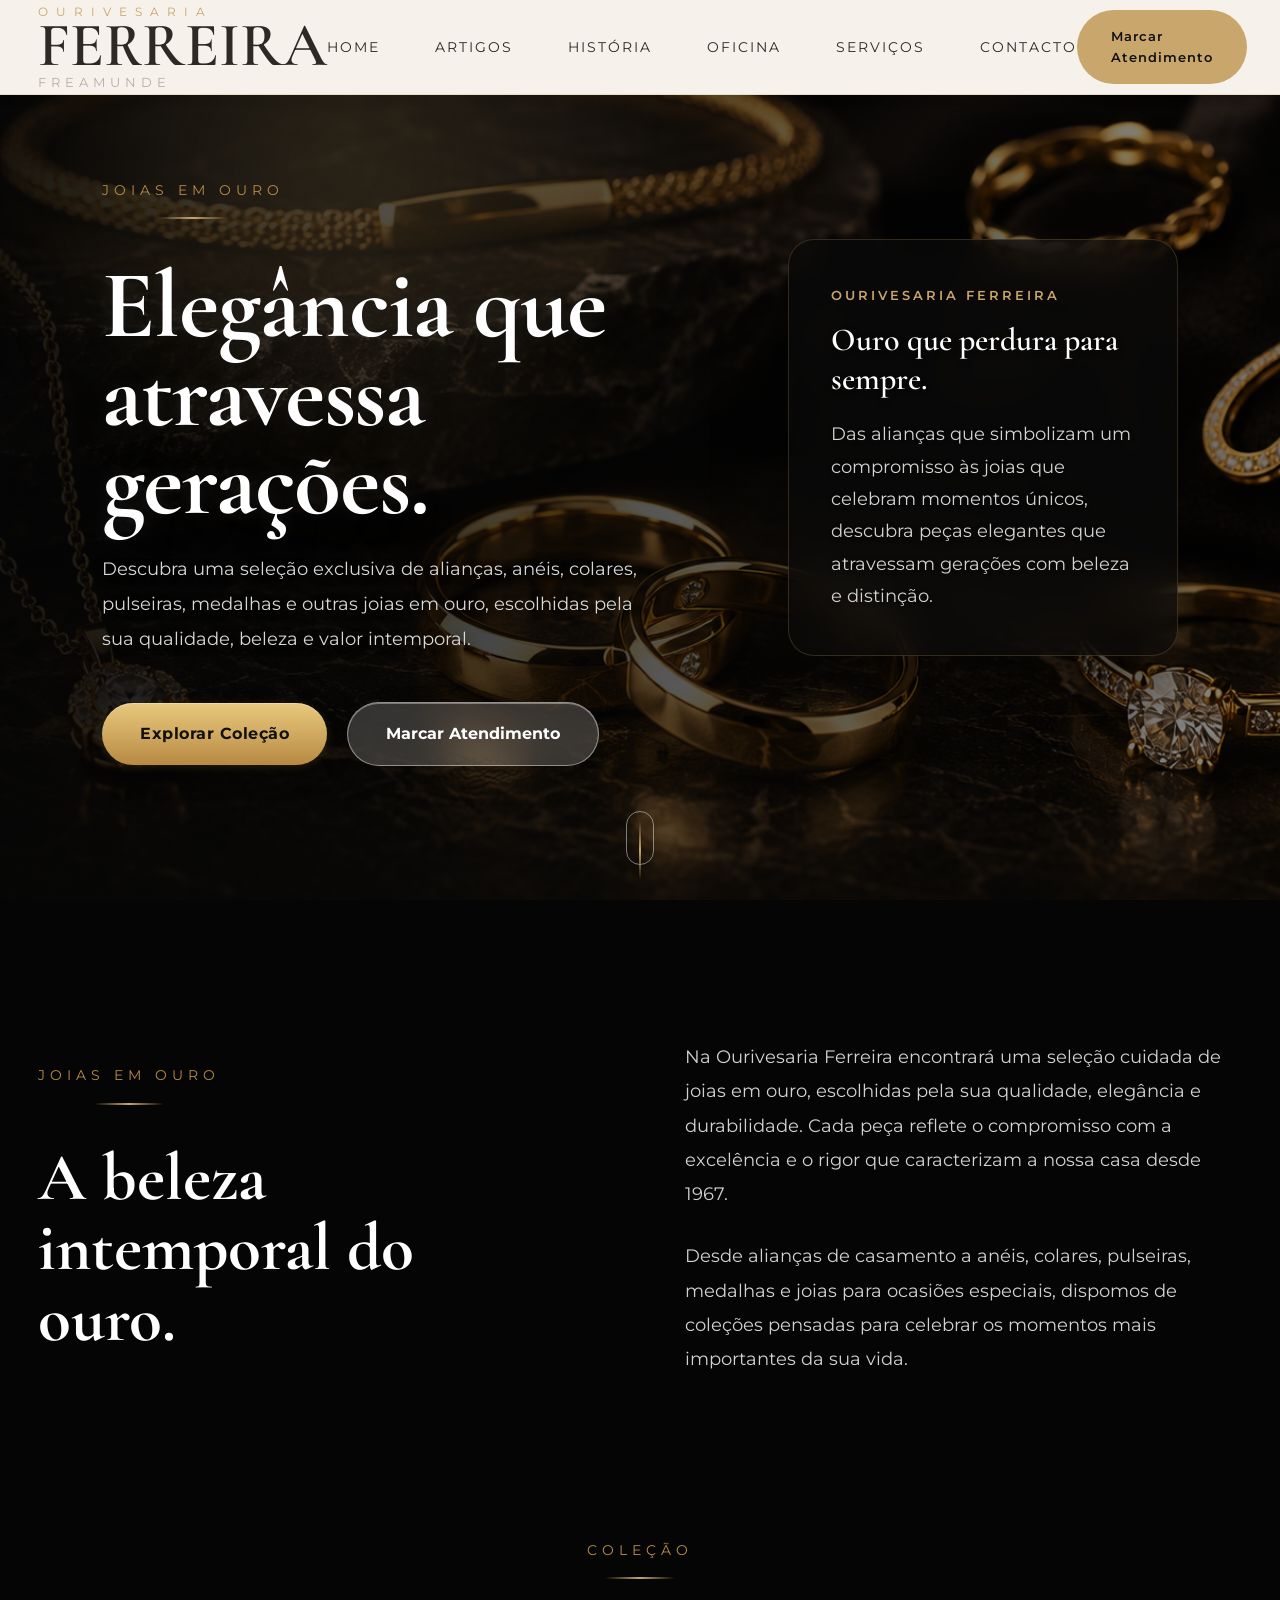
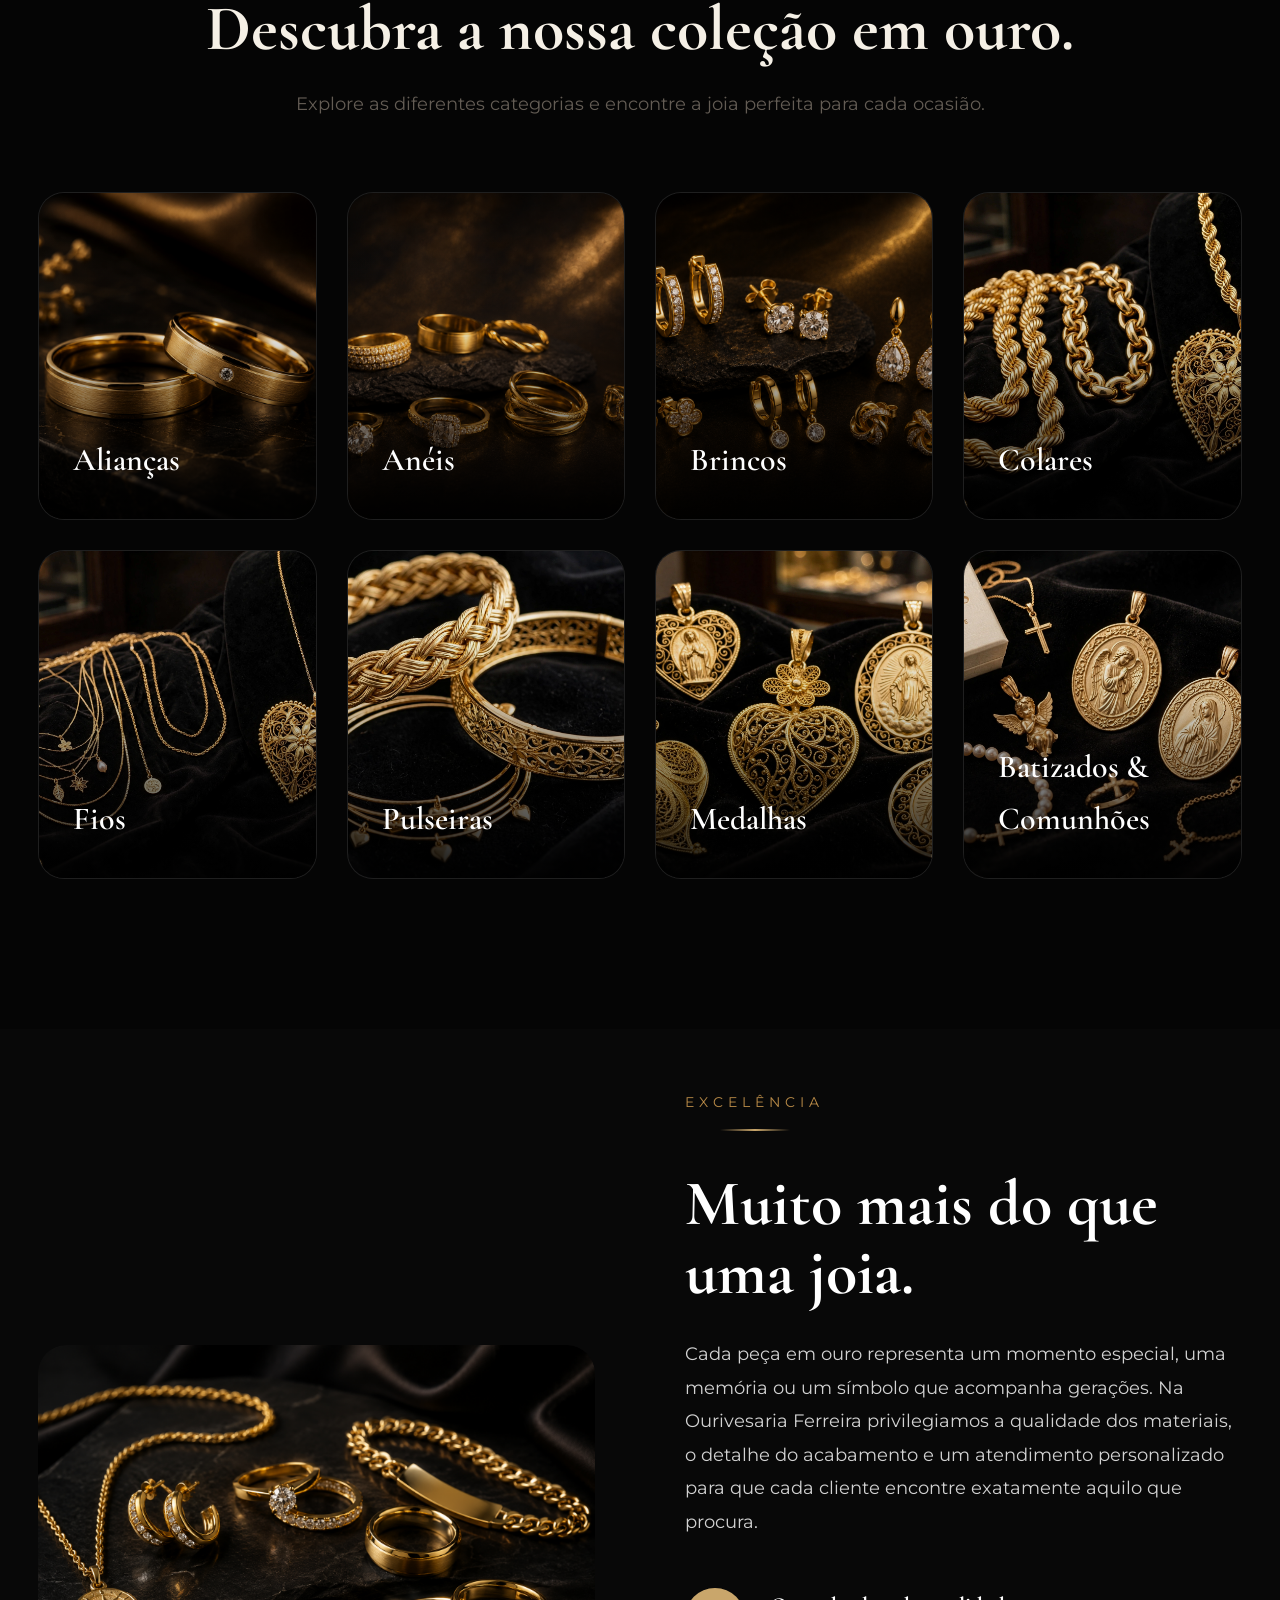
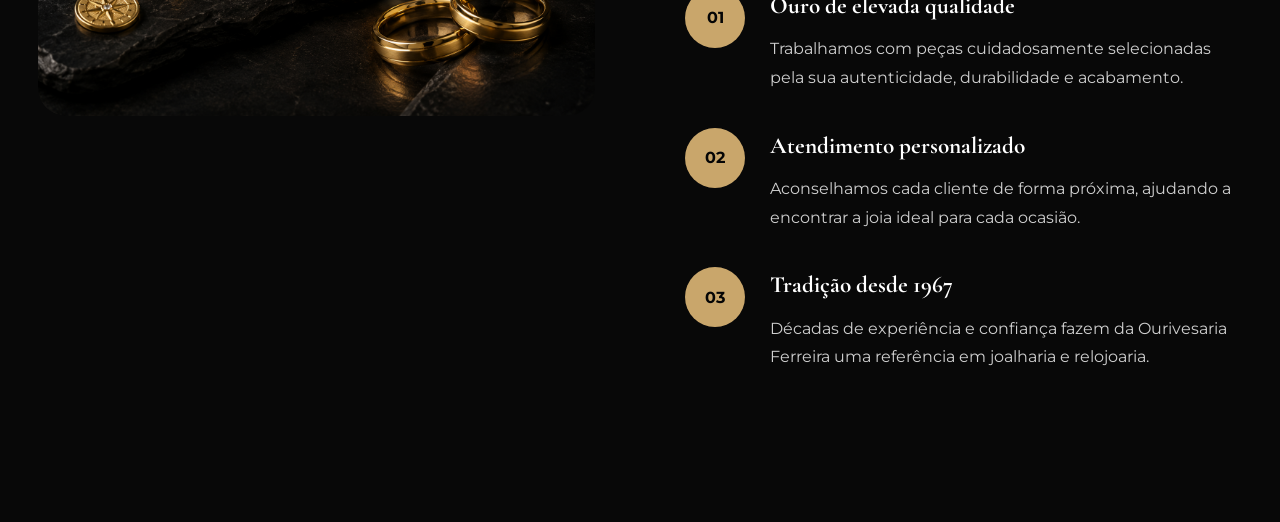
==== commit 652c47f4: "Otimiza carregamento de imagens (lazy loading) e remove preload obsoleto - Remove bloco de preload m" ====
--- a/artigos/ouro.html
+++ b/artigos/ouro.html
@@ -332,7 +332,8 @@
             <article class="category-card">
 
                 <img src="../assets/images/articles/gold/categories/aliancas.webp"
-                     alt="Alianças">
+                    loading="lazy"
+                    alt="Alianças">
 
                 <div class="category-overlay">
 
@@ -345,7 +346,8 @@
             <article class="category-card">
 
                 <img src="../assets/images/articles/gold/categories/aneis.webp"
-                     alt="Anéis">
+                    loading="lazy"
+                    alt="Anéis">
 
                 <div class="category-overlay">
 
@@ -358,7 +360,8 @@
             <article class="category-card">
 
                 <img src="../assets/images/articles/gold/categories/brincos.webp"
-                     alt="Brincos">
+                    loading="lazy"
+                    alt="Brincos">
 
                 <div class="category-overlay">
 
@@ -371,7 +374,8 @@
             <article class="category-card">
 
                 <img src="../assets/images/articles/gold/categories/colares.webp"
-                     alt="Colares">
+                    loading="lazy"
+                    alt="Colares">
 
                 <div class="category-overlay">
 
@@ -384,7 +388,8 @@
             <article class="category-card">
 
                 <img src="../assets/images/articles/gold/categories/fios.webp"
-                     alt="Fios">
+                    loading="lazy"
+                    alt="Fios">
 
                 <div class="category-overlay">
 
@@ -397,7 +402,8 @@
             <article class="category-card">
 
                 <img src="../assets/images/articles/gold/categories/pulseiras.webp"
-                     alt="Pulseiras">
+                    loading="lazy"
+                    alt="Pulseiras">
 
                 <div class="category-overlay">
 
@@ -410,7 +416,8 @@
             <article class="category-card">
 
                 <img src="../assets/images/articles/gold/categories/medalhas.webp"
-                     alt="Medalhas">
+                    loading="lazy"
+                    alt="Medalhas">
 
                 <div class="category-overlay">
 
@@ -423,7 +430,8 @@
             <article class="category-card">
 
                 <img src="../assets/images/articles/gold/categories/batizados.webp"
-                     alt="Batizados e Comunhões">
+                    loading="lazy"
+                    alt="Batizados e Comunhões">
 
                 <div class="category-overlay">
 
@@ -452,7 +460,8 @@
             <div class="quality-image">
 
                 <img src="../assets/images/articles/gold/gold-quality.webp"
-                     alt="Joias em Ouro Premium">
+                    loading="lazy"
+                    alt="Joias em Ouro Premium">
 
             </div>
 
--- a/assets/css/style.css
+++ b/assets/css/style.css
@@ -744,7 +744,7 @@
 
 }
 
-.hero h2{
+.hero h1{
 
     font-family:'Cormorant Garamond',serif;
 
@@ -2952,7 +2952,7 @@
 
     }
 
-    .hero h2{
+    .hero h1{
 
         font-size:54px;
 
@@ -3045,7 +3045,7 @@
 
     }
 
-    .hero h2{
+    .hero h1{
 
         font-size:42px;
 
